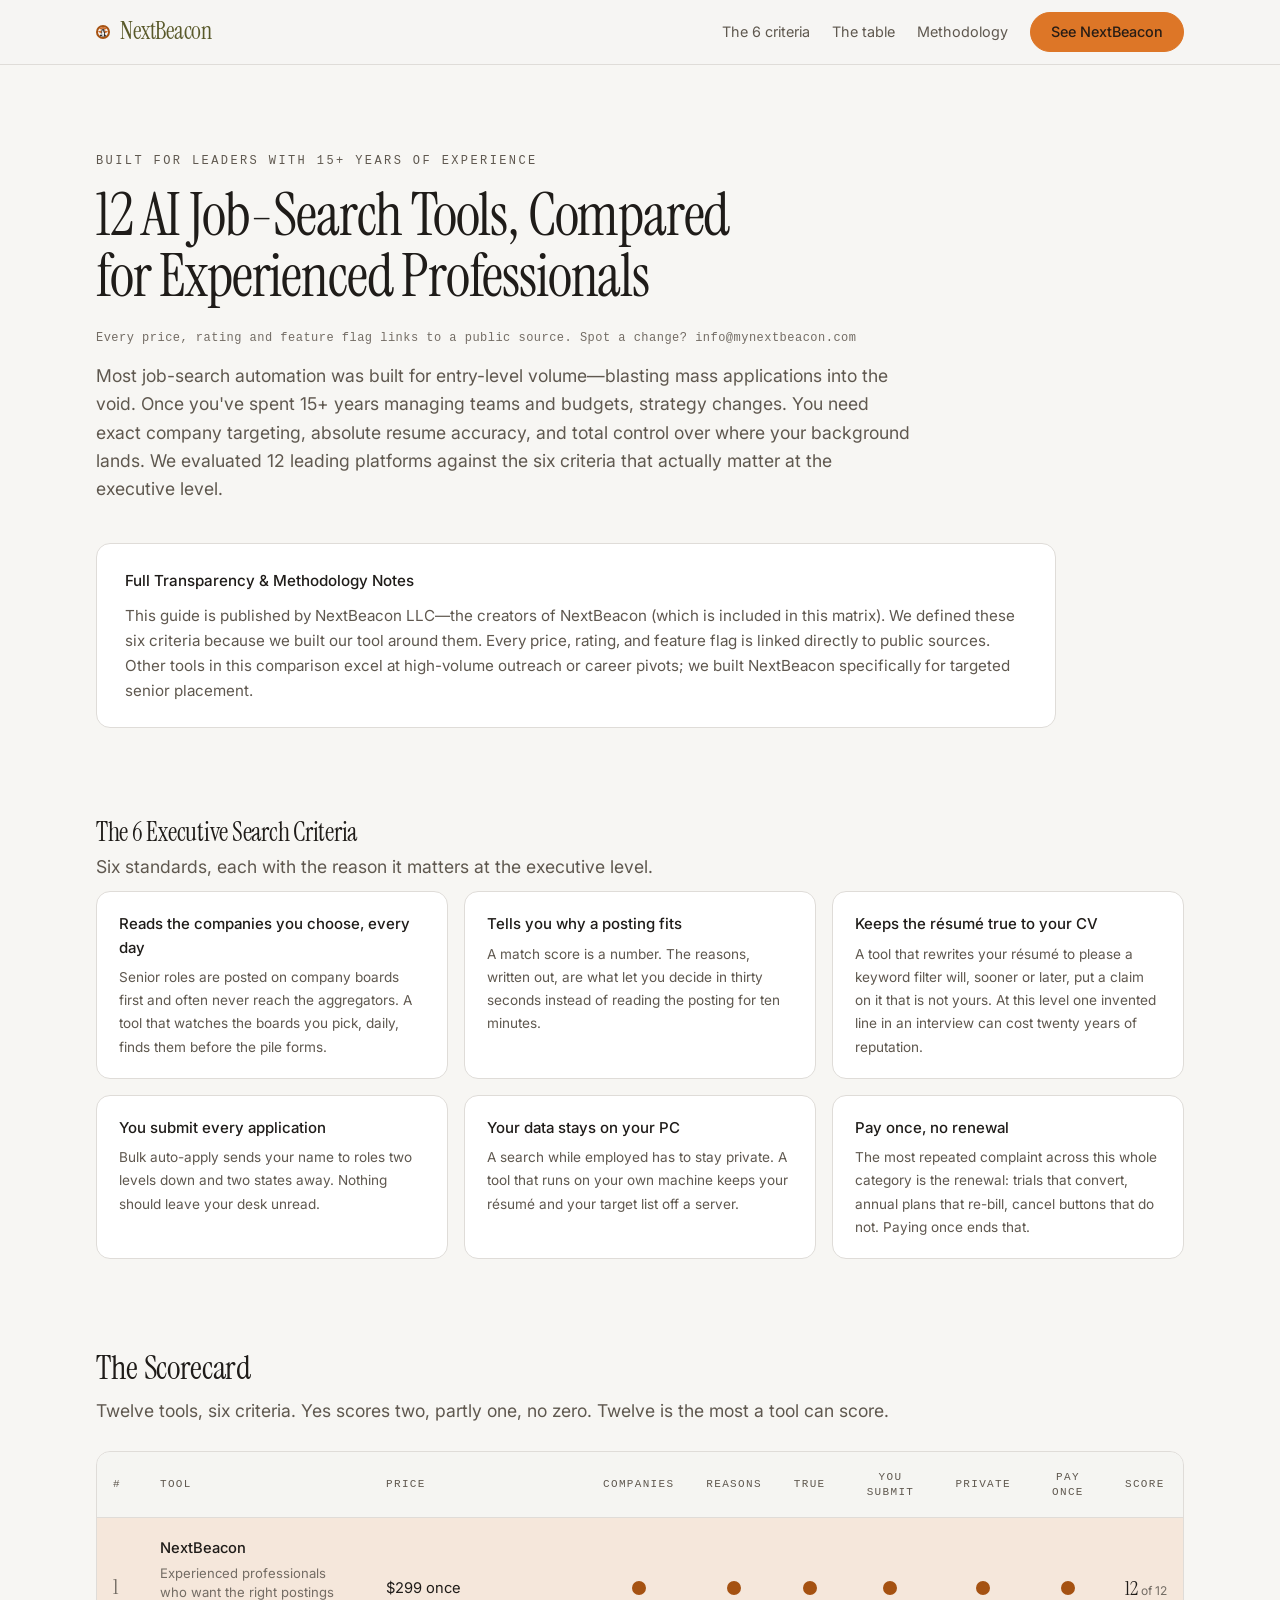
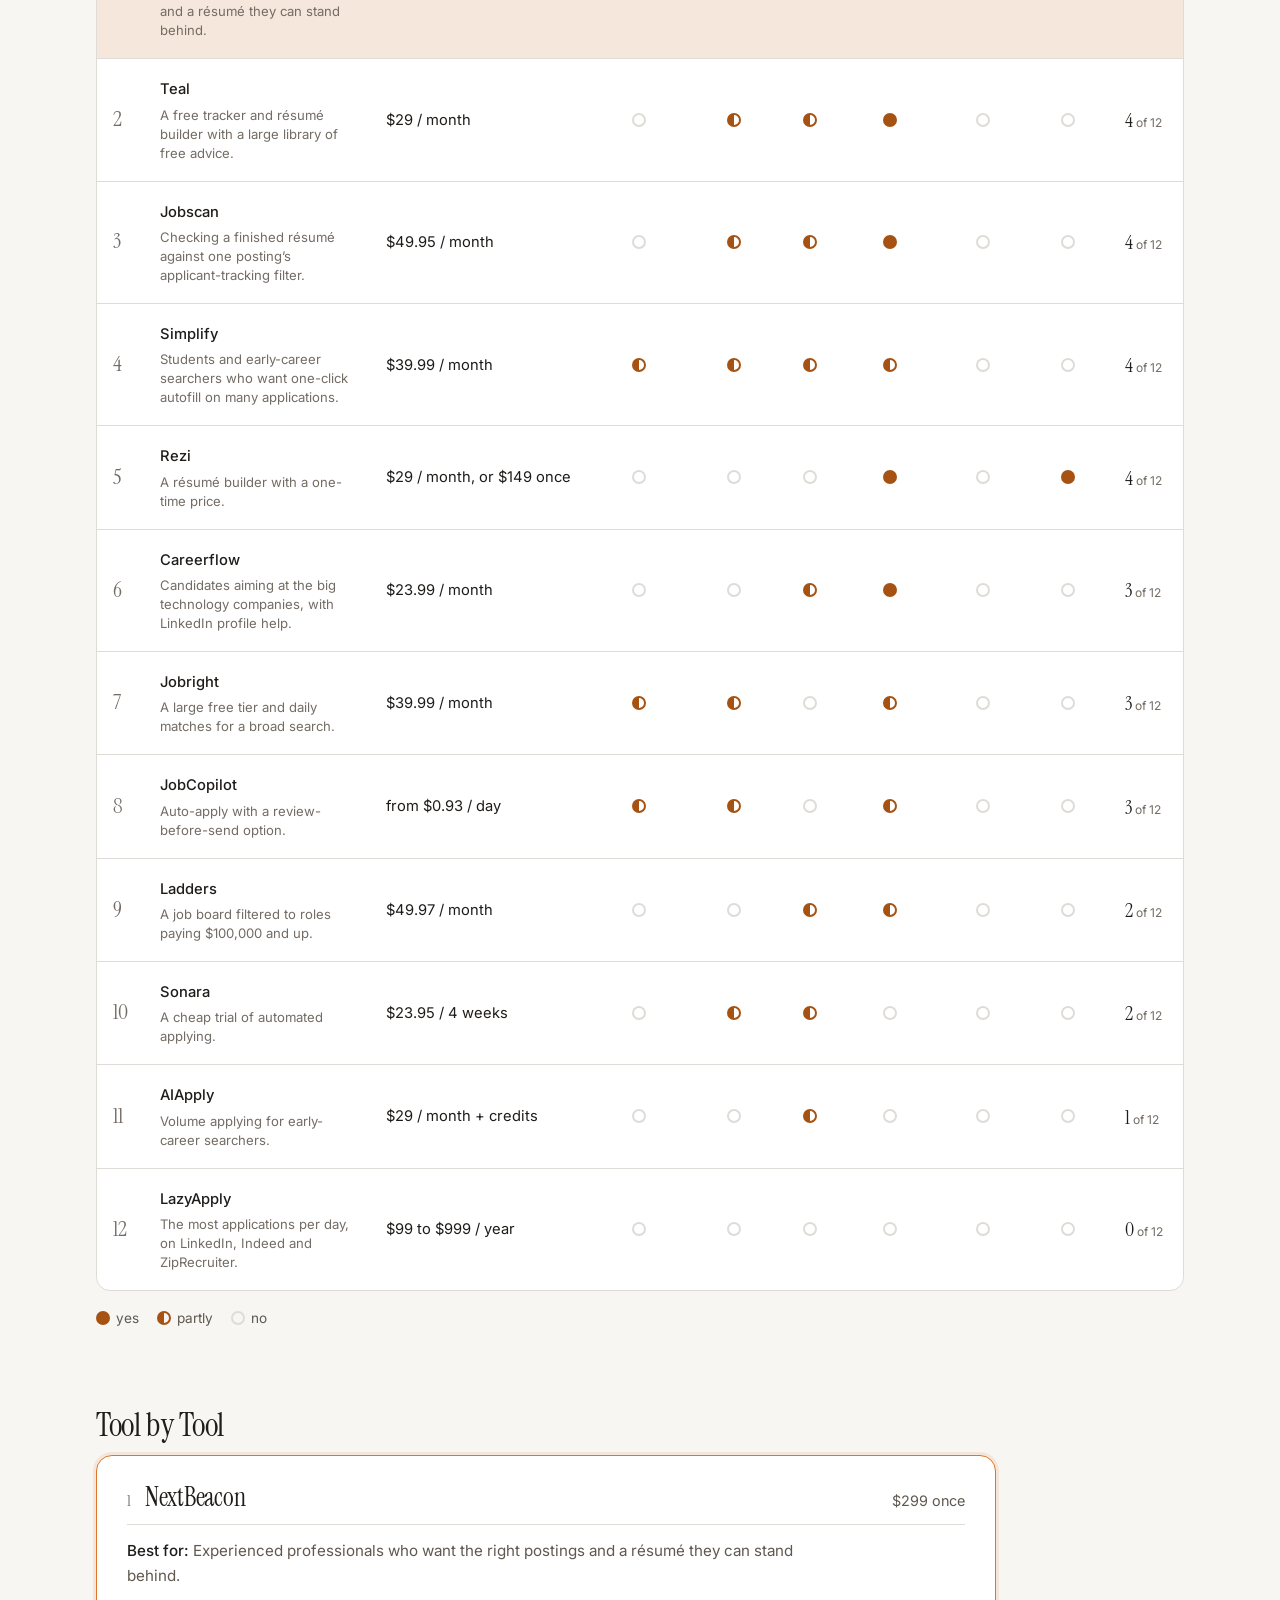
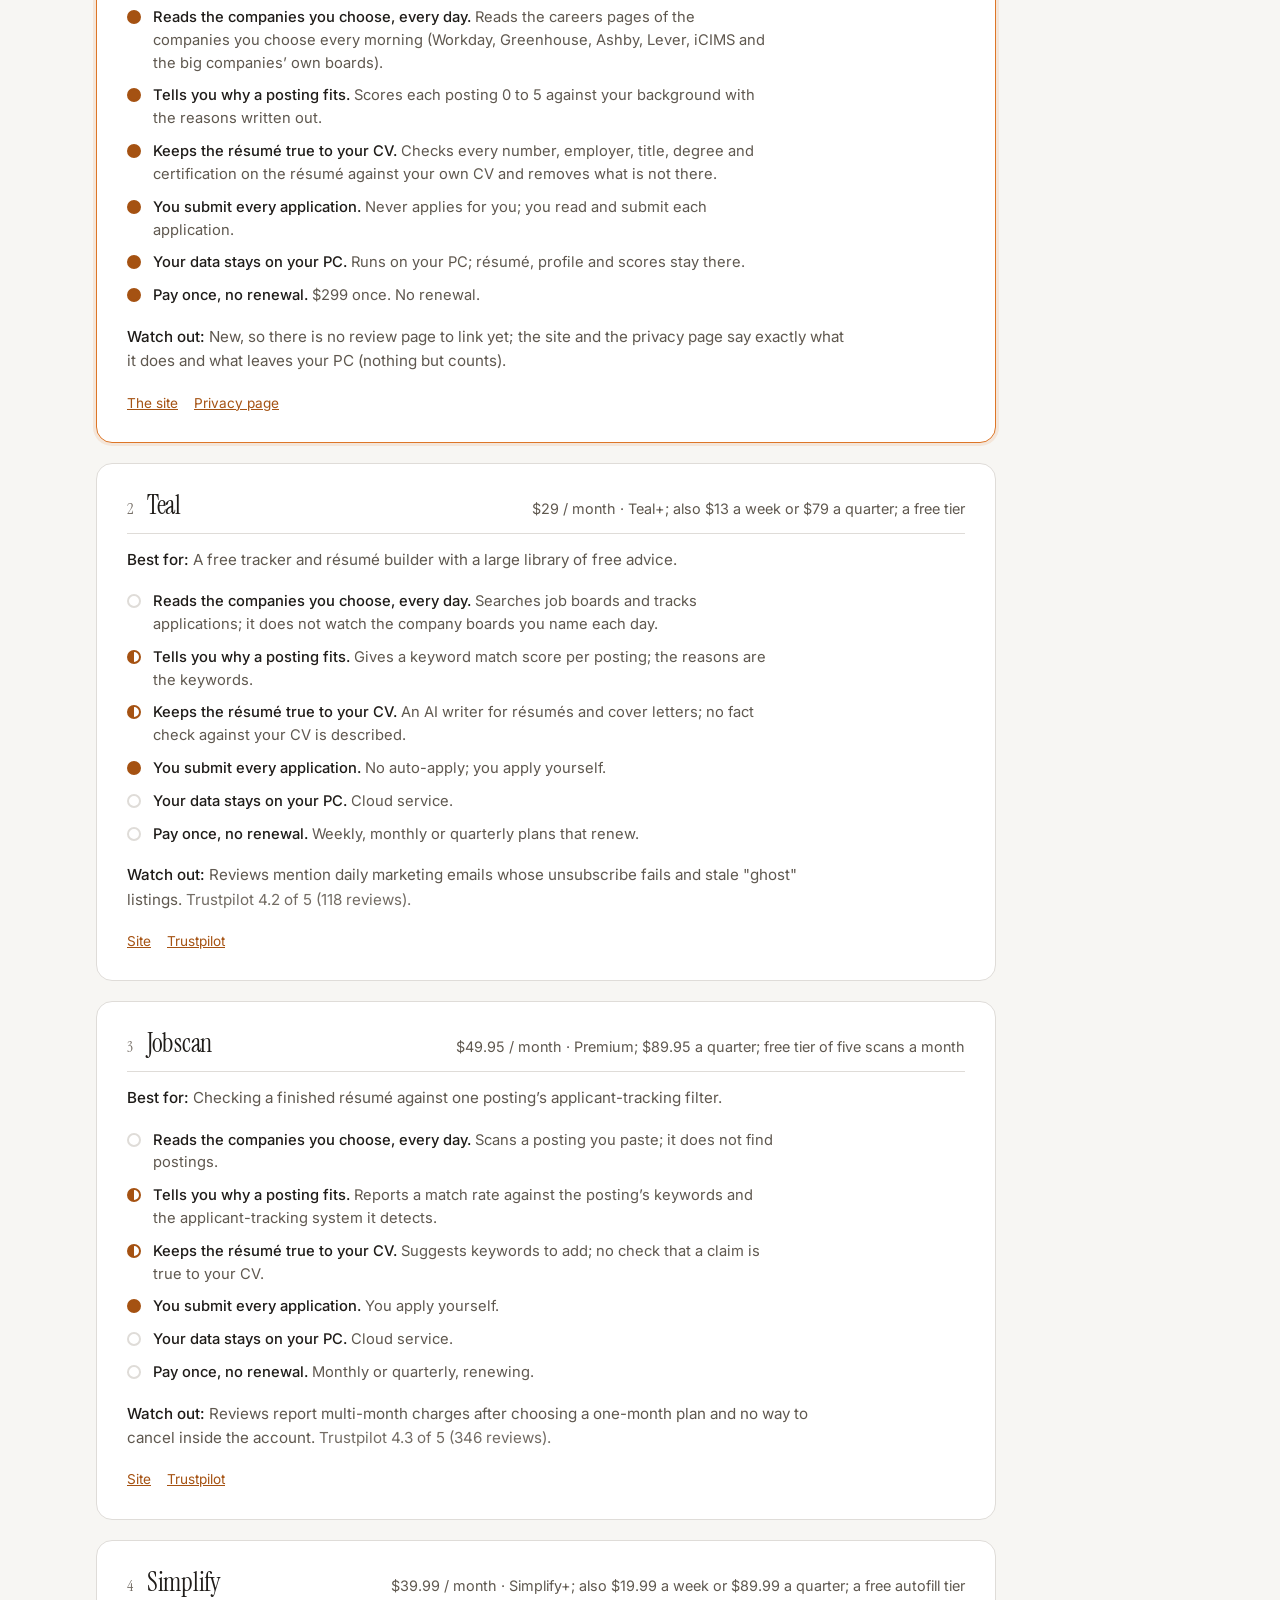
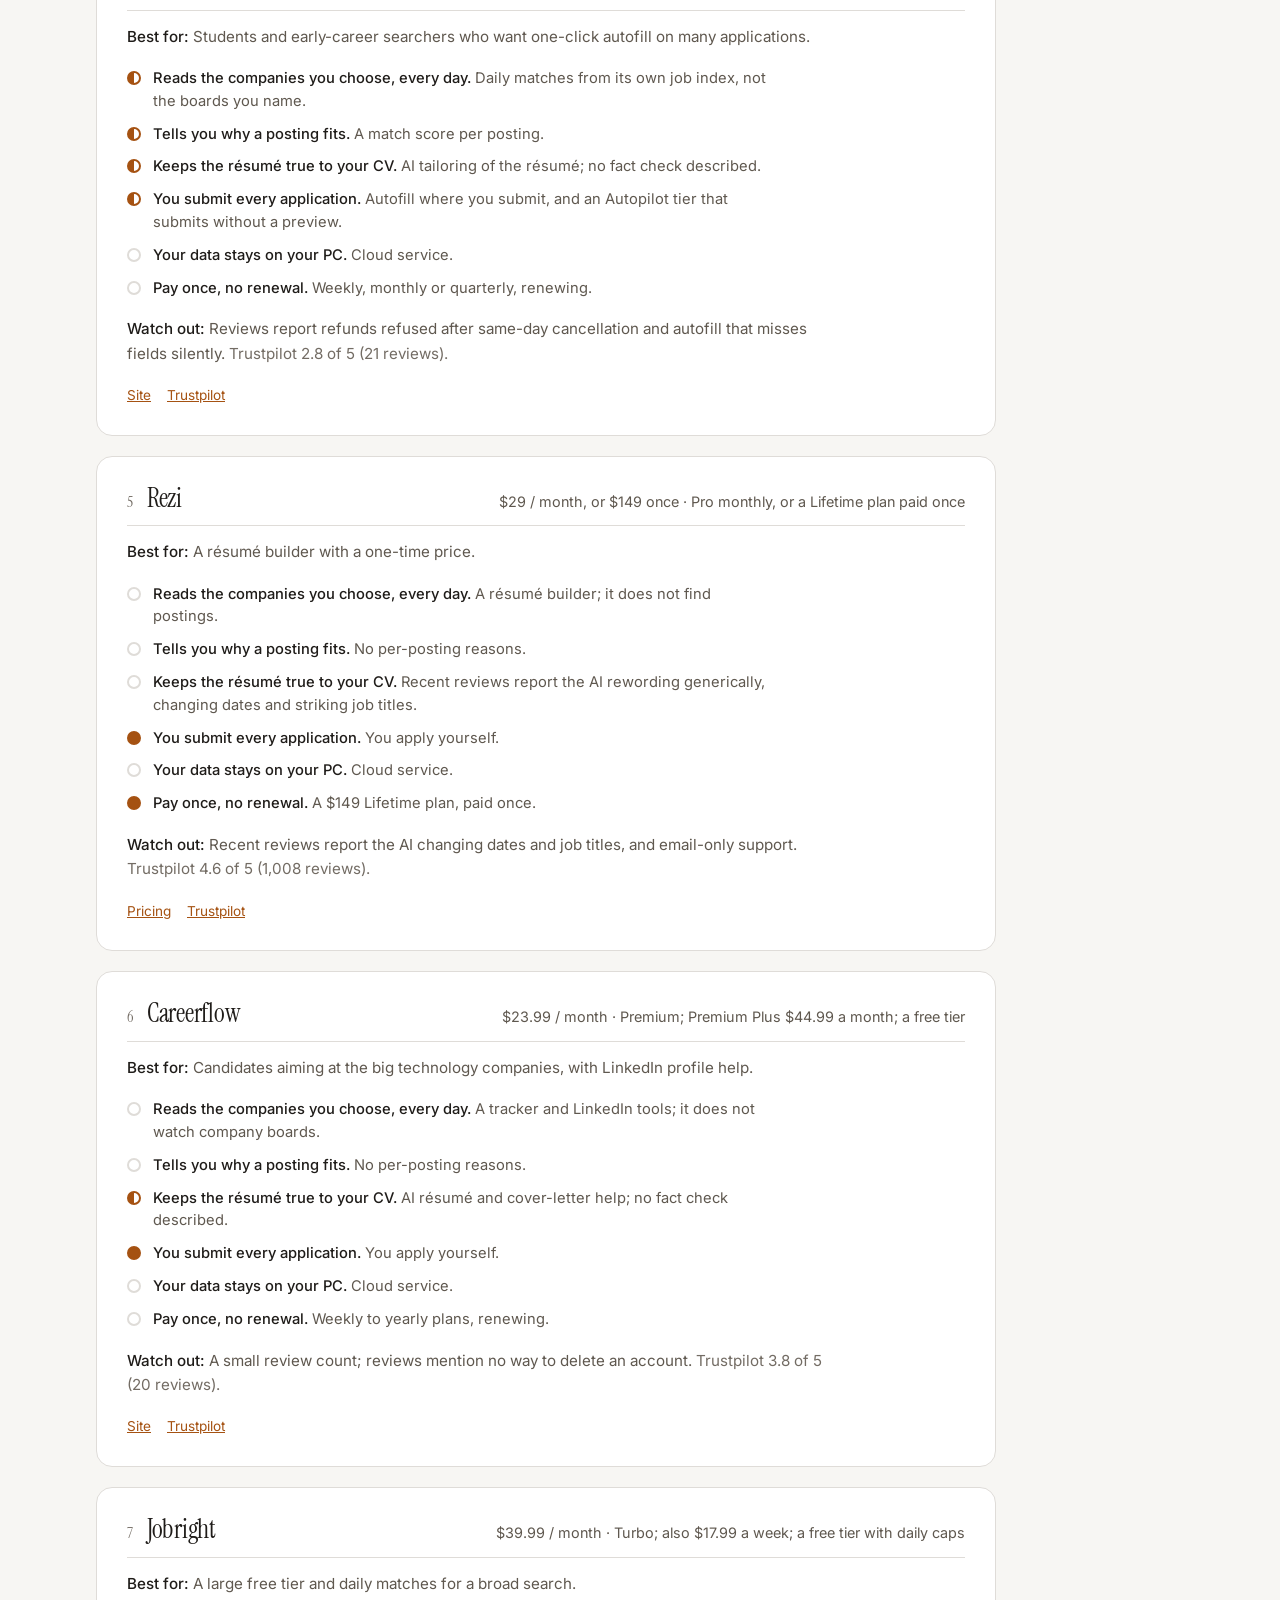
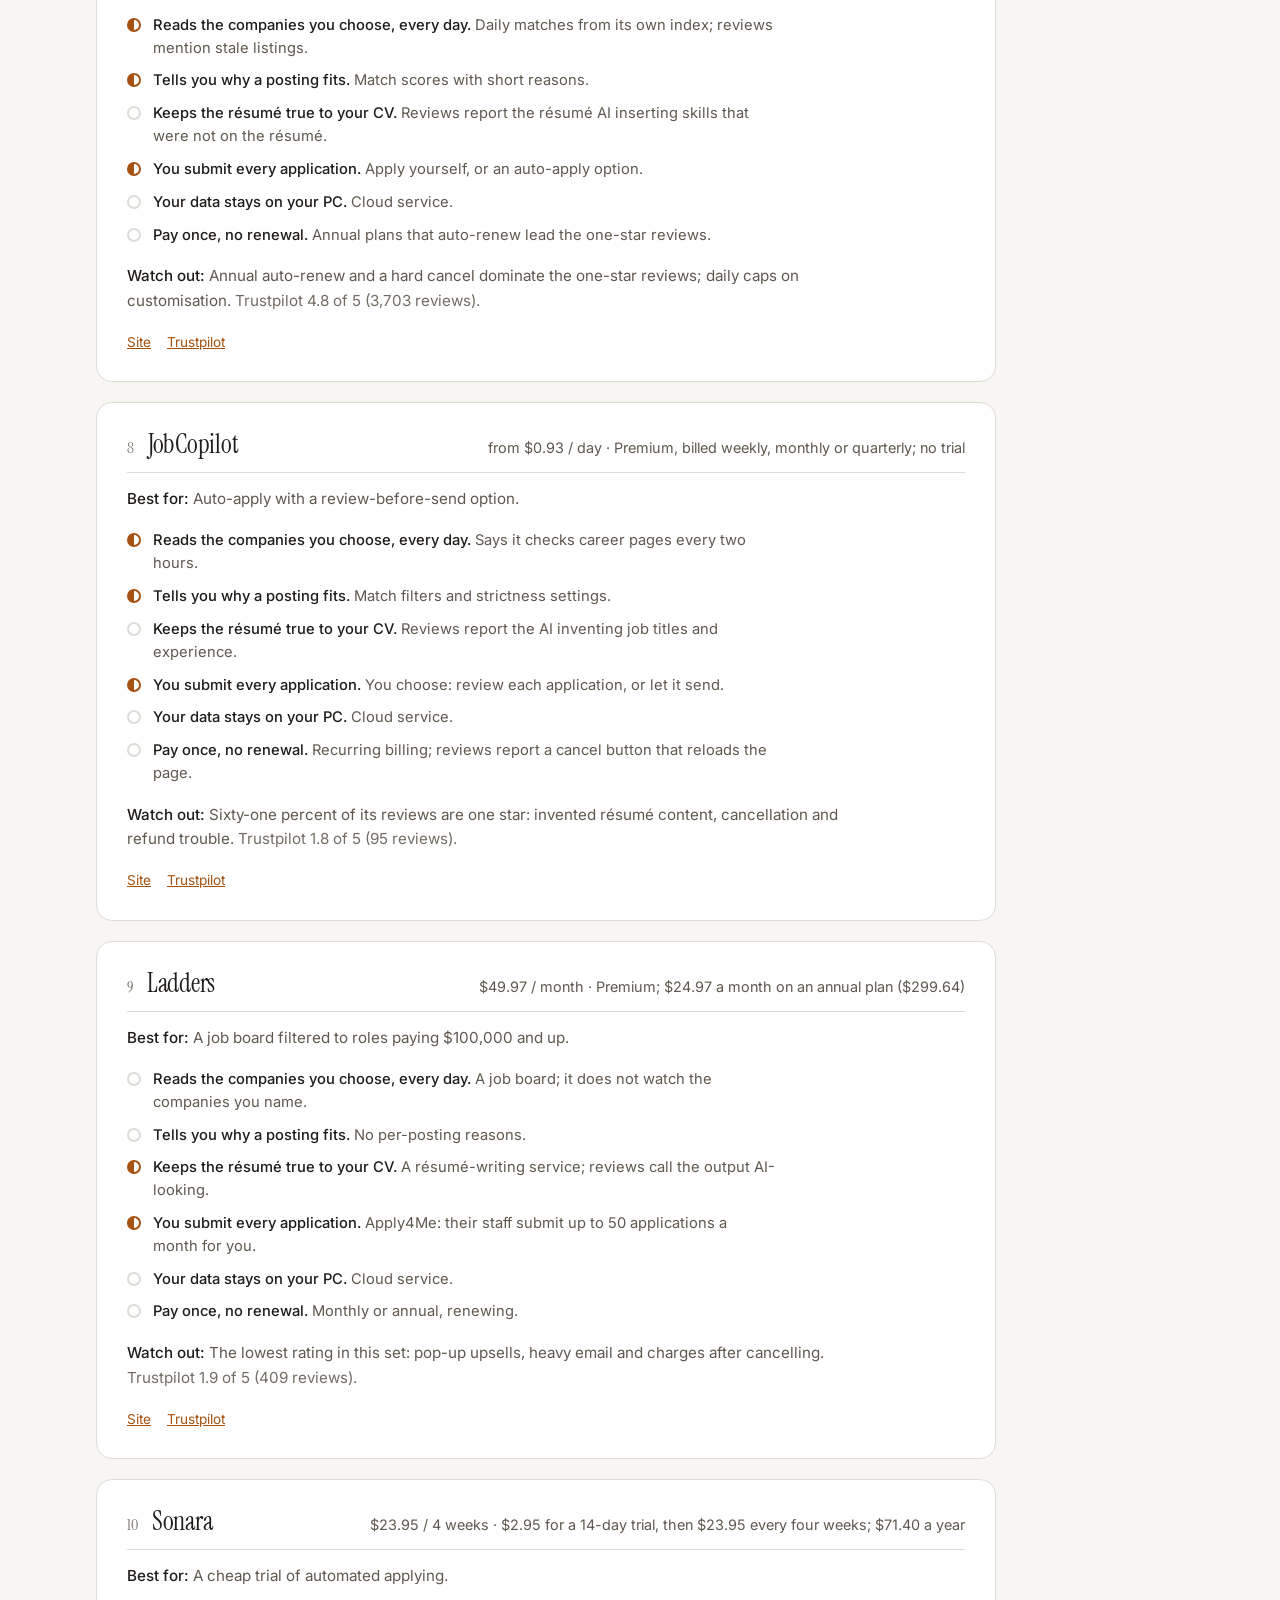
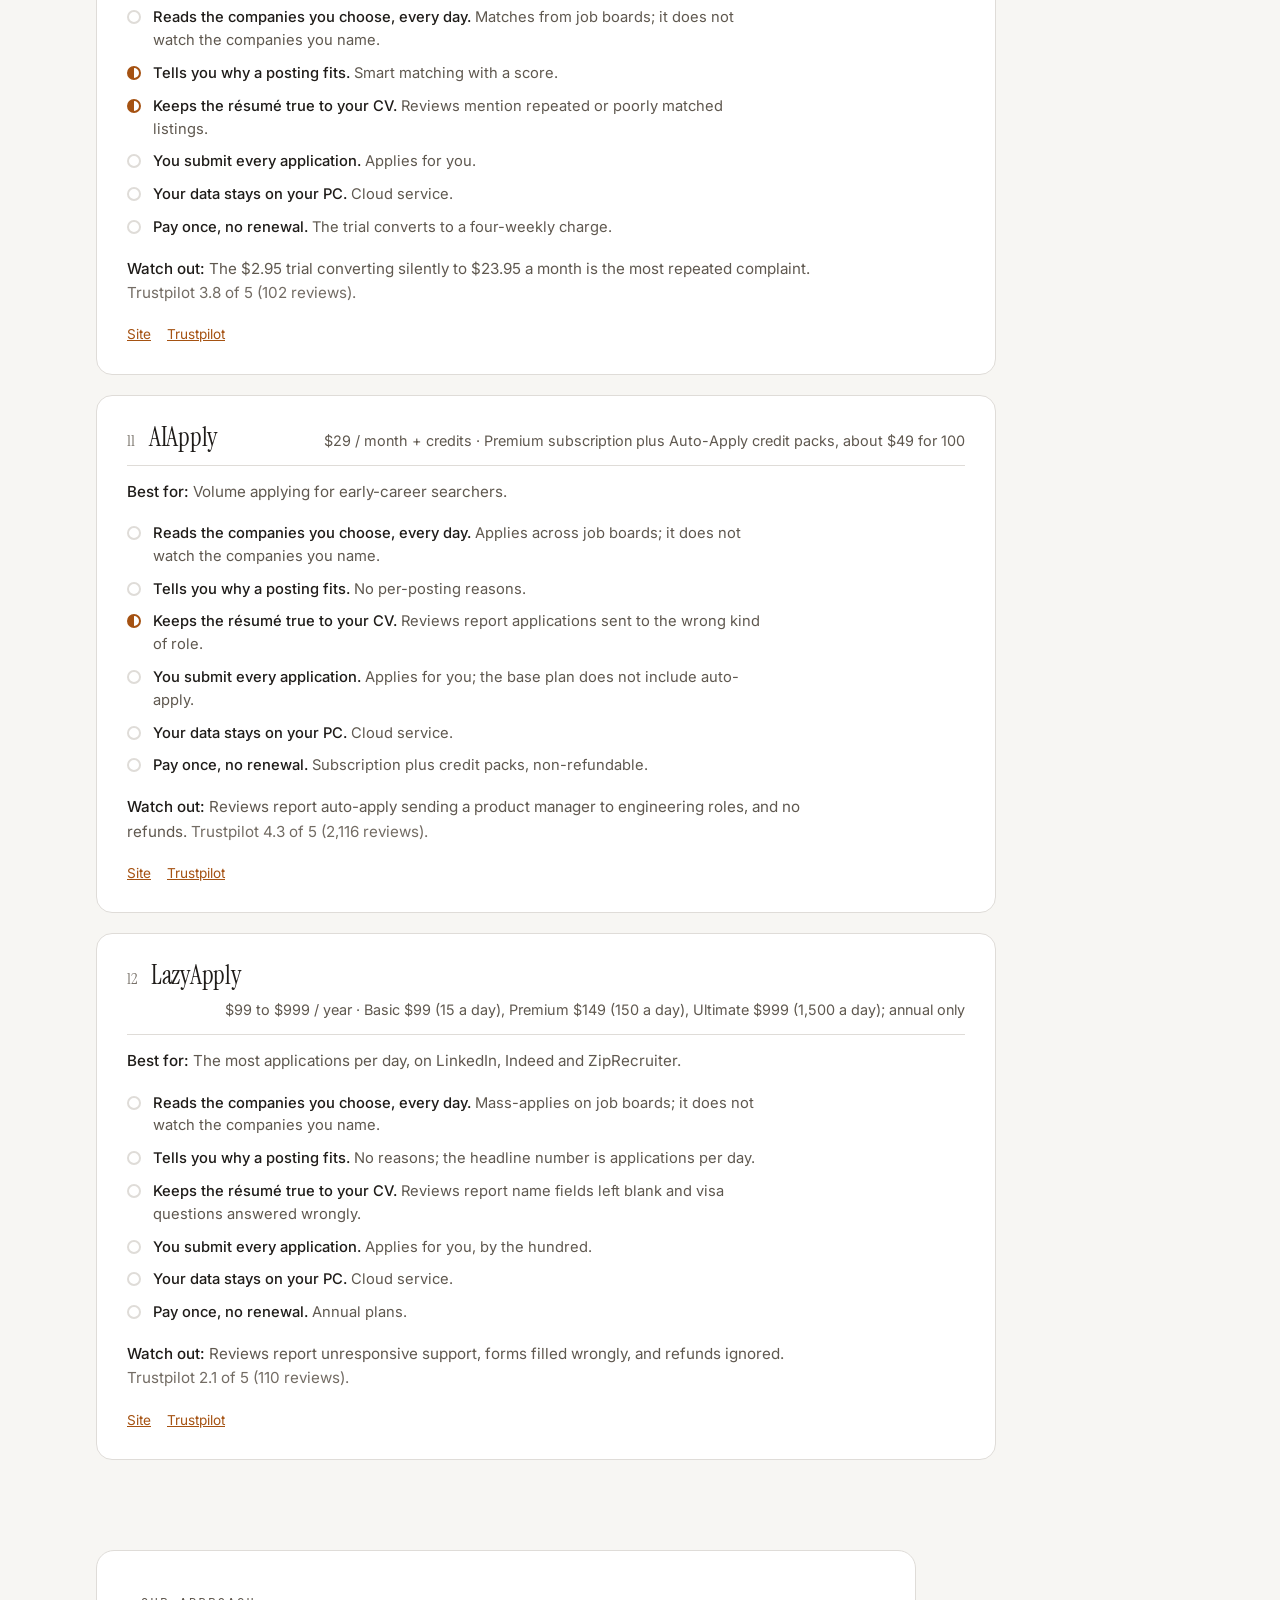
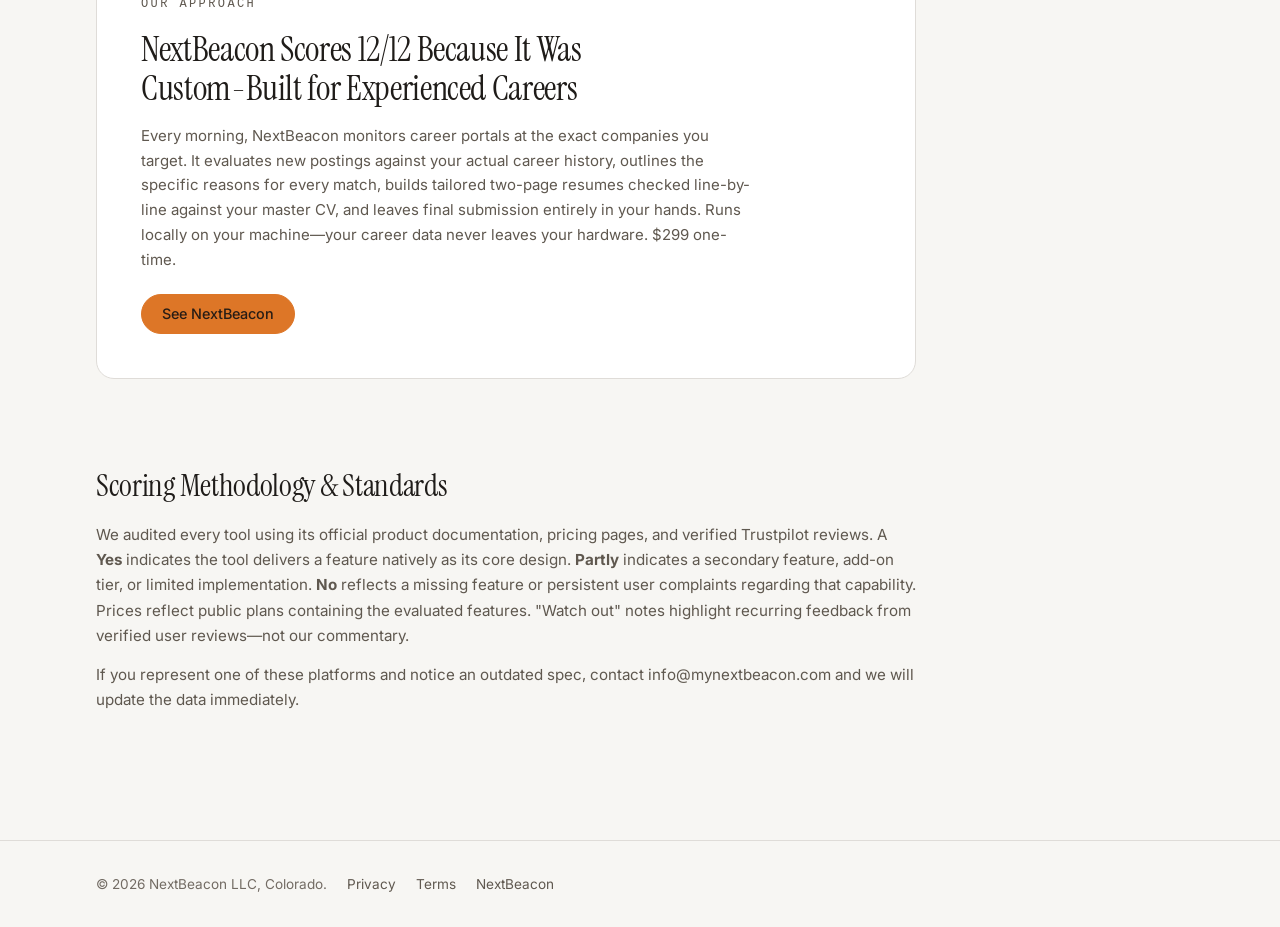
==== compare/index.html @ be266925 "Compare page: the NextBeacon price line is just the price (Rob, 2026-10-31) Co-Authored-By: Claude F" ====
<!DOCTYPE html>
<!-- Copyright 2026 NextBeacon LLC. All rights reserved. -->
<html lang="en">
<head>
<meta charset="utf-8">
<meta name="viewport" content="width=device-width, initial-scale=1, viewport-fit=cover">
<title>12 AI Job-Search Tools, Compared for Experienced Professionals</title>
<meta name="description" content="Twelve AI job-search tools scored on the six things that matter after fifteen years of experience: the companies you choose, written reasons, a résumé that stays true, your own hand on every application, privacy, and paying once. Every price and rating links to its source. Published by NextBeacon LLC.">
<meta property="og:type" content="article">
<meta property="og:site_name" content="NextBeacon">
<meta property="og:title" content="12 AI Job-Search Tools, Compared for Experienced Professionals">
<meta property="og:description" content="We evaluated 12 leading platforms against the six criteria that actually matter at the executive level. Every price and rating links to its source.">
<meta property="og:url" content="https://mynextbeacon.com/compare/">
<meta property="og:image" content="https://mynextbeacon.com/og.png">
<meta name="twitter:card" content="summary_large_image">
<link rel="canonical" href="https://mynextbeacon.com/compare/">
<link rel="icon" type="image/png" href="../favicon.png">
<link rel="preconnect" href="https://fonts.googleapis.com">
<link rel="preconnect" href="https://fonts.gstatic.com" crossorigin>
<link href="https://fonts.googleapis.com/css2?family=Inter:wght@400;500;600&family=Instrument+Serif:ital@0;1&display=swap" rel="stylesheet">
<link rel="stylesheet" href="../page.css">
<style>
/* The comparison page (Rob, 2026-10-31: "a stood up site with real comparisons with NextBeacon on top").
   Built the honest way: real tools, real prices with their sources, a plain line saying who publishes it,
   and the criteria stated plainly (Rob, 2026-10-31: no tick boxes, keep it simple). Looks like the support pages. */
/* The header scrolls with the page here (Rob, 2026-10-31: no frozen NextBeacon bar). */
.top{position:static;backdrop-filter:none;-webkit-backdrop-filter:none}
.serif{font-family:var(--serif)}
.page{padding-block:clamp(48px,7vw,96px) clamp(80px,10vw,140px)}
.page .head{max-width:960px;gap:18px;margin-bottom:0}
.page h1{max-width:none;margin-bottom:6px;font-size:clamp(2.4rem,4.6vw,4rem);line-height:1.05}
.page .head .updated{margin:0}
.page .lede{max-width:74ch;line-height:1.6}
main section,main .cta,main .method{margin-top:clamp(56px,7vw,96px)}
section h2.serif{font-size:clamp(1.7rem,2.6vw,2.2rem);line-height:1.15;margin-bottom:10px}
section .lede{max-width:70ch;margin-bottom:26px}
.who{border:1px solid var(--border);border-radius:14px;padding:24px 28px;background:var(--surface);display:grid;gap:10px;margin-top:22px;font-size:.95rem;line-height:1.65;color:var(--muted);max-width:960px}
.who b{color:var(--fg);font-weight:500}
.crit{display:grid;grid-template-columns:repeat(auto-fit,minmax(300px,1fr));gap:16px;margin:0}
.crit .item{border:1px solid var(--border);border-radius:14px;padding:20px 22px;background:var(--surface);line-height:1.55}
.crit b{display:block;font-weight:500;color:var(--fg);margin-bottom:6px}
.crit span{font-size:.85rem;color:var(--muted)}
.tablewrap{overflow-x:auto;border:1px solid var(--border);border-radius:14px;background:var(--surface);margin:0 0 16px}
table{border-collapse:collapse;width:100%;min-width:760px;font-size:.92rem}
th,td{padding:18px 16px;border-bottom:1px solid var(--border);text-align:left;vertical-align:middle}
th{font:500 11px/1.3 var(--mono);letter-spacing:.12em;text-transform:uppercase;color:var(--muted);background:color-mix(in srgb,var(--surface-hover) 60%,transparent)}
th.c,td.c{text-align:center}
tr:last-child td{border-bottom:0}
tr.top td{background:var(--brand-soft)}
td.rank{font:400 1.35rem/1 var(--serif);color:var(--faint);width:44px}
td.tool b{font-weight:500}
td.tool small{display:block;color:var(--faint);font-size:.82rem;margin-top:4px;max-width:34ch;line-height:1.45}
td.price{white-space:nowrap}
.mark{display:inline-block;width:14px;height:14px;border-radius:50%;border:2px solid var(--brand-text);vertical-align:-2px}
.mark.y{background:var(--brand-text)}
.mark.p{background:linear-gradient(90deg,var(--brand-text) 50%,transparent 50%)}
.mark.n{border-color:var(--border)}
td.total{font:400 1.25rem/1 var(--serif);white-space:nowrap}
td.total small{font:400 .75rem var(--sans);color:var(--faint)}
.key{display:flex;flex-wrap:wrap;gap:18px;font-size:.85rem;color:var(--muted);margin-bottom:0}
.key span{display:inline-flex;align-items:center;gap:6px}
.cards{display:grid;gap:20px;max-width:900px}
.cards-head{margin-top:clamp(48px,6vw,80px);margin-bottom:18px}
.cardt{border:1px solid var(--border);border-radius:16px;background:var(--surface);padding:28px 30px;display:grid;gap:14px}
.cardt.top{border-color:var(--brand);box-shadow:0 0 0 3px var(--brand-soft)}
.cardt .hd{display:flex;flex-wrap:wrap;align-items:baseline;gap:8px 14px;padding-bottom:12px;border-bottom:1px solid var(--border)}
.cardt .hd h3{font:400 1.6rem/1.1 var(--serif);margin:0}
.cardt .hd .n{font:400 1rem var(--serif);color:var(--faint)}
.cardt .hd .pr{margin-left:auto;font-size:.9rem;color:var(--muted)}
.cardt p{color:var(--muted);font-size:.95rem;line-height:1.6;max-width:72ch}
.cardt .why{display:grid;gap:10px;font-size:.92rem;line-height:1.55;color:var(--muted);padding:4px 0;margin:0;list-style:none;max-width:72ch}
.cardt .why li{display:grid;grid-template-columns:18px 1fr;gap:8px;align-items:start}
.cardt .why li .mark{margin-top:4px}
.cardt .links{display:flex;flex-wrap:wrap;gap:16px;font-size:.85rem;padding-top:4px}
.cardt .links a{color:var(--brand-text)}
.cta{border:1px solid var(--border);border-radius:18px;background:var(--surface);padding:clamp(28px,4vw,44px);display:grid;gap:16px;max-width:820px}
.cta h2{font:400 clamp(1.5rem,3vw,2.2rem)/1.1 var(--serif)}
.cta p{color:var(--muted);line-height:1.65;max-width:68ch}
.cta .btn{justify-self:start;margin-top:6px}
.method{max-width:820px;display:grid;gap:14px;font-size:.95rem;line-height:1.65;color:var(--muted)}
.method h2{font:400 clamp(1.5rem,2.4vw,2rem)/1.15 var(--serif);color:var(--fg);margin-bottom:4px}
footer{border-top:1px solid var(--border);padding:32px 0;font-size:.85rem;color:var(--faint)}
footer .wrap{display:flex;flex-wrap:wrap;gap:8px 20px;align-items:center}
footer a{color:var(--muted);text-decoration:none}
@media (max-width:640px){.cardt .hd .pr{margin-left:0;width:100%}}
</style>
</head>
<body>
<header class="top"><div class="wrap">
  <a class="brand" href="https://mynextbeacon.com/?ref=compare"><img class="mark" src="../logo.png" alt="" width="32" height="32"><span class="word">NextBeacon</span></a>
  <nav class="nav"><a class="link" href="#criteria">The 6 criteria</a><a class="link" href="#table">The table</a><a class="link" href="#method">Methodology</a><a class="btn primary" href="https://mynextbeacon.com/?ref=compare">See NextBeacon</a></nav>
</div></header>

<main class="page"><div class="wrap">
  <div class="head">
    <p class="eyebrow">Built for leaders with 15+ years of experience</p>
    <h1>12 AI Job-Search Tools, Compared for Experienced Professionals</h1>
    <p class="updated">Every price, rating and feature flag links to a public source. Spot a change? info@mynextbeacon.com</p>
    <p class="lede">Most job-search automation was built for entry-level volume&mdash;blasting mass applications into the void. Once you've spent 15+ years managing teams and budgets, strategy changes. You need exact company targeting, absolute resume accuracy, and total control over where your background lands. We evaluated 12 leading platforms against the six criteria that actually matter at the executive level.</p>
    <div class="who">
      <b>Full Transparency &amp; Methodology Notes</b>
      <span>This guide is published by NextBeacon LLC&mdash;the creators of NextBeacon (which is included in this matrix). We defined these six criteria because we built our tool around them. Every price, rating, and feature flag is linked directly to public sources. Other tools in this comparison excel at high-volume outreach or career pivots; we built NextBeacon specifically for targeted senior placement.</span>
    </div>
  </div>

  <section id="criteria">
    <h2 class="serif" style="font-size:1.6rem;margin-bottom:6px">The 6 Executive Search Criteria</h2>
    <p class="lede" style="margin-bottom:10px">Six standards, each with the reason it matters at the executive level.</p>
    <div class="crit" id="crit"></div>
  </section>

  <section id="table">
    <h2 class="serif">The Scorecard</h2>
    <p class="lede">Twelve tools, six criteria. Yes scores two, partly one, no zero. Twelve is the most a tool can score.</p>
    <div class="tablewrap"><table>
      <thead><tr><th>#</th><th>Tool</th><th>Price</th><th class="c" title="Reads the companies you choose, every day">Companies</th><th class="c" title="Tells you why a posting fits">Reasons</th><th class="c" title="Keeps the résumé true to your CV">True</th><th class="c" title="You submit every application">You submit</th><th class="c" title="Your data stays on your PC">Private</th><th class="c" title="Pay once, no renewal">Pay once</th><th>Score</th></tr></thead>
      <tbody id="rows"></tbody>
    </table></div>
    <div class="key"><span><i class="mark y"></i> yes</span><span><i class="mark p"></i> partly</span><span><i class="mark n"></i> no</span></div>
    <h2 class="serif cards-head">Tool by Tool</h2>
    <div class="cards" id="cards"></div>
  </section>

  <div class="cta">
    <p class="eyebrow">Our Approach</p>
    <h2>NextBeacon Scores 12/12 Because It Was Custom-Built for Experienced Careers</h2>
    <p>Every morning, NextBeacon monitors career portals at the exact companies you target. It evaluates new postings against your actual career history, outlines the specific reasons for every match, builds tailored two-page resumes checked line-by-line against your master CV, and leaves final submission entirely in your hands. Runs locally on your machine&mdash;your career data never leaves your hardware. $299 one-time.</p>
    <a class="btn primary" href="https://mynextbeacon.com/?ref=compare">See NextBeacon</a>
  </div>

  <section class="method" id="method">
    <h2>Scoring Methodology &amp; Standards</h2>
    <p>We audited every tool using its official product documentation, pricing pages, and verified Trustpilot reviews. A <b>Yes</b> indicates the tool delivers a feature natively as its core design. <b>Partly</b> indicates a secondary feature, add-on tier, or limited implementation. <b>No</b> reflects a missing feature or persistent user complaints regarding that capability. Prices reflect public plans containing the evaluated features. "Watch out" notes highlight recurring feedback from verified user reviews&mdash;not our commentary.</p>
    <p>If you represent one of these platforms and notice an outdated spec, contact info@mynextbeacon.com and we will update the data immediately.</p>
  </section>
</div></main>

<footer><div class="wrap"><span>&copy; 2026 NextBeacon LLC, Colorado.</span><a href="https://mynextbeacon.com/privacy.html">Privacy</a><a href="https://mynextbeacon.com/terms.html">Terms</a><a href="https://mynextbeacon.com/?ref=compare">NextBeacon</a></div></footer>

<script>
(() => {
  const CRITERIA = [
    { k: 'companies', name: 'Reads the companies you choose, every day', why: 'Senior roles are posted on company boards first and often never reach the aggregators. A tool that watches the boards you pick, daily, finds them before the pile forms.' },
    { k: 'reasons', name: 'Tells you why a posting fits', why: 'A match score is a number. The reasons, written out, are what let you decide in thirty seconds instead of reading the posting for ten minutes.' },
    { k: 'true', name: 'Keeps the résumé true to your CV', why: 'A tool that rewrites your résumé to please a keyword filter will, sooner or later, put a claim on it that is not yours. At this level one invented line in an interview can cost twenty years of reputation.' },
    { k: 'submit', name: 'You submit every application', why: 'Bulk auto-apply sends your name to roles two levels down and two states away. Nothing should leave your desk unread.' },
    { k: 'private', name: 'Your data stays on your PC', why: 'A search while employed has to stay private. A tool that runs on your own machine keeps your résumé and your target list off a server.' },
    { k: 'once', name: 'Pay once, no renewal', why: 'The most repeated complaint across this whole category is the renewal: trials that convert, annual plans that re-bill, cancel buttons that do not. Paying once ends that.' },
  ];
  // Marks: 2 yes, 1 partly, 0 no. Every "why" line is a fact from the tool's own site or its Trustpilot
  // page on 30 October 2026, with the link on the card.
  const T = 'https://www.trustpilot.com/review/';
  const TOOLS = [
    { name: 'NextBeacon', site: 'https://mynextbeacon.com/?ref=compare', price: '$299 once', priceNote: '', marks: { companies: 2, reasons: 2, true: 2, submit: 2, private: 2, once: 2 }, best: 'Experienced professionals who want the right postings and a résumé they can stand behind.', why: ['Reads the careers pages of the companies you choose every morning (Workday, Greenhouse, Ashby, Lever, iCIMS and the big companies’ own boards).', 'Scores each posting 0 to 5 against your background with the reasons written out.', 'Checks every number, employer, title, degree and certification on the résumé against your own CV and removes what is not there.', 'Never applies for you; you read and submit each application.', 'Runs on your PC; résumé, profile and scores stay there.', '$299 once. No renewal.'], watch: 'New, so there is no review page to link yet; the site and the privacy page say exactly what it does and what leaves your PC (nothing but counts).', rating: '', links: [['The site', 'https://mynextbeacon.com/?ref=compare'], ['Privacy page', 'https://mynextbeacon.com/privacy.html']] },
    { name: 'Teal', site: 'https://www.tealhq.com/', price: '$29 / month', priceNote: 'Teal+; also $13 a week or $79 a quarter; a free tier', marks: { companies: 0, reasons: 1, true: 1, submit: 2, private: 0, once: 0 }, best: 'A free tracker and résumé builder with a large library of free advice.', why: ['Searches job boards and tracks applications; it does not watch the company boards you name each day.', 'Gives a keyword match score per posting; the reasons are the keywords.', 'An AI writer for résumés and cover letters; no fact check against your CV is described.', 'No auto-apply; you apply yourself.', 'Cloud service.', 'Weekly, monthly or quarterly plans that renew.'], watch: 'Reviews mention daily marketing emails whose unsubscribe fails and stale "ghost" listings.', rating: '4.2 of 5 (118 reviews)', links: [['Site', 'https://www.tealhq.com/'], ['Trustpilot', T + 'tealhq.com']] },
    { name: 'Jobscan', site: 'https://www.jobscan.co/', price: '$49.95 / month', priceNote: 'Premium; $89.95 a quarter; free tier of five scans a month', marks: { companies: 0, reasons: 1, true: 1, submit: 2, private: 0, once: 0 }, best: 'Checking a finished résumé against one posting’s applicant-tracking filter.', why: ['Scans a posting you paste; it does not find postings.', 'Reports a match rate against the posting’s keywords and the applicant-tracking system it detects.', 'Suggests keywords to add; no check that a claim is true to your CV.', 'You apply yourself.', 'Cloud service.', 'Monthly or quarterly, renewing.'], watch: 'Reviews report multi-month charges after choosing a one-month plan and no way to cancel inside the account.', rating: '4.3 of 5 (346 reviews)', links: [['Site', 'https://www.jobscan.co/'], ['Trustpilot', T + 'www.jobscan.co']] },
    { name: 'Simplify', site: 'https://simplify.jobs/', price: '$39.99 / month', priceNote: 'Simplify+; also $19.99 a week or $89.99 a quarter; a free autofill tier', marks: { companies: 1, reasons: 1, true: 1, submit: 1, private: 0, once: 0 }, best: 'Students and early-career searchers who want one-click autofill on many applications.', why: ['Daily matches from its own job index, not the boards you name.', 'A match score per posting.', 'AI tailoring of the résumé; no fact check described.', 'Autofill where you submit, and an Autopilot tier that submits without a preview.', 'Cloud service.', 'Weekly, monthly or quarterly, renewing.'], watch: 'Reviews report refunds refused after same-day cancellation and autofill that misses fields silently.', rating: '2.8 of 5 (21 reviews)', links: [['Site', 'https://simplify.jobs/'], ['Trustpilot', T + 'simplify.jobs']] },
    { name: 'Careerflow', site: 'https://www.careerflow.ai/', price: '$23.99 / month', priceNote: 'Premium; Premium Plus $44.99 a month; a free tier', marks: { companies: 0, reasons: 0, true: 1, submit: 2, private: 0, once: 0 }, best: 'Candidates aiming at the big technology companies, with LinkedIn profile help.', why: ['A tracker and LinkedIn tools; it does not watch company boards.', 'No per-posting reasons.', 'AI résumé and cover-letter help; no fact check described.', 'You apply yourself.', 'Cloud service.', 'Weekly to yearly plans, renewing.'], watch: 'A small review count; reviews mention no way to delete an account.', rating: '3.8 of 5 (20 reviews)', links: [['Site', 'https://www.careerflow.ai/'], ['Trustpilot', T + 'careerflow.ai']] },
    { name: 'Rezi', site: 'https://www.rezi.ai/', price: '$29 / month, or $149 once', priceNote: 'Pro monthly, or a Lifetime plan paid once', marks: { companies: 0, reasons: 0, true: 0, submit: 2, private: 0, once: 2 }, best: 'A résumé builder with a one-time price.', why: ['A résumé builder; it does not find postings.', 'No per-posting reasons.', 'Recent reviews report the AI rewording generically, changing dates and striking job titles.', 'You apply yourself.', 'Cloud service.', 'A $149 Lifetime plan, paid once.'], watch: 'Recent reviews report the AI changing dates and job titles, and email-only support.', rating: '4.6 of 5 (1,008 reviews)', links: [['Pricing', 'https://www.rezi.ai/pricing'], ['Trustpilot', T + 'rezi.ai']] },
    { name: 'Ladders', site: 'https://www.theladders.com/', price: '$49.97 / month', priceNote: 'Premium; $24.97 a month on an annual plan ($299.64)', marks: { companies: 0, reasons: 0, true: 1, submit: 1, private: 0, once: 0 }, best: 'A job board filtered to roles paying $100,000 and up.', why: ['A job board; it does not watch the companies you name.', 'No per-posting reasons.', 'A résumé-writing service; reviews call the output AI-looking.', 'Apply4Me: their staff submit up to 50 applications a month for you.', 'Cloud service.', 'Monthly or annual, renewing.'], watch: 'The lowest rating in this set: pop-up upsells, heavy email and charges after cancelling.', rating: '1.9 of 5 (409 reviews)', links: [['Site', 'https://www.theladders.com/'], ['Trustpilot', T + 'theladders.com']] },
    { name: 'Jobright', site: 'https://jobright.ai/', price: '$39.99 / month', priceNote: 'Turbo; also $17.99 a week; a free tier with daily caps', marks: { companies: 1, reasons: 1, true: 0, submit: 1, private: 0, once: 0 }, best: 'A large free tier and daily matches for a broad search.', why: ['Daily matches from its own index; reviews mention stale listings.', 'Match scores with short reasons.', 'Reviews report the résumé AI inserting skills that were not on the résumé.', 'Apply yourself, or an auto-apply option.', 'Cloud service.', 'Annual plans that auto-renew lead the one-star reviews.'], watch: 'Annual auto-renew and a hard cancel dominate the one-star reviews; daily caps on customisation.', rating: '4.8 of 5 (3,703 reviews)', links: [['Site', 'https://jobright.ai/'], ['Trustpilot', T + 'jobright.ai']] },
    { name: 'JobCopilot', site: 'https://jobcopilot.com/', price: 'from $0.93 / day', priceNote: 'Premium, billed weekly, monthly or quarterly; no trial', marks: { companies: 1, reasons: 1, true: 0, submit: 1, private: 0, once: 0 }, best: 'Auto-apply with a review-before-send option.', why: ['Says it checks career pages every two hours.', 'Match filters and strictness settings.', 'Reviews report the AI inventing job titles and experience.', 'You choose: review each application, or let it send.', 'Cloud service.', 'Recurring billing; reviews report a cancel button that reloads the page.'], watch: 'Sixty-one percent of its reviews are one star: invented résumé content, cancellation and refund trouble.', rating: '1.8 of 5 (95 reviews)', links: [['Site', 'https://jobcopilot.com/'], ['Trustpilot', T + 'jobcopilot.com']] },
    { name: 'Sonara', site: 'https://www.sonara.ai/', price: '$23.95 / 4 weeks', priceNote: '$2.95 for a 14-day trial, then $23.95 every four weeks; $71.40 a year', marks: { companies: 0, reasons: 1, true: 1, submit: 0, private: 0, once: 0 }, best: 'A cheap trial of automated applying.', why: ['Matches from job boards; it does not watch the companies you name.', 'Smart matching with a score.', 'Reviews mention repeated or poorly matched listings.', 'Applies for you.', 'Cloud service.', 'The trial converts to a four-weekly charge.'], watch: 'The $2.95 trial converting silently to $23.95 a month is the most repeated complaint.', rating: '3.8 of 5 (102 reviews)', links: [['Site', 'https://www.sonara.ai/'], ['Trustpilot', T + 'sonara.ai']] },
    { name: 'AIApply', site: 'https://aiapply.co/', price: '$29 / month + credits', priceNote: 'Premium subscription plus Auto-Apply credit packs, about $49 for 100', marks: { companies: 0, reasons: 0, true: 1, submit: 0, private: 0, once: 0 }, best: 'Volume applying for early-career searchers.', why: ['Applies across job boards; it does not watch the companies you name.', 'No per-posting reasons.', 'Reviews report applications sent to the wrong kind of role.', 'Applies for you; the base plan does not include auto-apply.', 'Cloud service.', 'Subscription plus credit packs, non-refundable.'], watch: 'Reviews report auto-apply sending a product manager to engineering roles, and no refunds.', rating: '4.3 of 5 (2,116 reviews)', links: [['Site', 'https://aiapply.co/'], ['Trustpilot', T + 'aiapply.co']] },
    { name: 'LazyApply', site: 'https://lazyapply.com/', price: '$99 to $999 / year', priceNote: 'Basic $99 (15 a day), Premium $149 (150 a day), Ultimate $999 (1,500 a day); annual only', marks: { companies: 0, reasons: 0, true: 0, submit: 0, private: 0, once: 0 }, best: 'The most applications per day, on LinkedIn, Indeed and ZipRecruiter.', why: ['Mass-applies on job boards; it does not watch the companies you name.', 'No reasons; the headline number is applications per day.', 'Reviews report name fields left blank and visa questions answered wrongly.', 'Applies for you, by the hundred.', 'Cloud service.', 'Annual plans.'], watch: 'Reviews report unresponsive support, forms filled wrongly, and refunds ignored.', rating: '2.1 of 5 (110 reviews)', links: [['Site', 'https://lazyapply.com/'], ['Trustpilot', T + 'lazyapply.com']] },
  ];
  const critBox = document.getElementById('crit');
  critBox.innerHTML = CRITERIA.map((c) => `<div class="item"><b>${c.name}</b><span>${c.why}</span></div>`).join('');
  const markHtml = (v) => `<i class="mark ${v === 2 ? 'y' : v === 1 ? 'p' : 'n'}" aria-label="${v === 2 ? 'yes' : v === 1 ? 'partly' : 'no'}"></i>`;
  const esc = (s) => String(s).replace(/&/g, '&amp;').replace(/</g, '&lt;');
  function render() {
    const on = CRITERIA.map((c) => c.k);
    const max = on.length * 2;
    const scored = TOOLS.map((t, i) => ({ t, i, score: on.reduce((s, k) => s + t.marks[k], 0) })).sort((a, b) => b.score - a.score || a.i - b.i);
    document.getElementById('rows').innerHTML = scored.map((r, n) => `<tr class="${n === 0 && max ? 'top' : ''}"><td class="rank">${n + 1}</td><td class="tool"><b>${esc(r.t.name)}</b><small>${esc(r.t.best)}</small></td><td class="price">${esc(r.t.price)}</td>${CRITERIA.map((c) => `<td class="c" style="${on.includes(c.k) ? '' : 'opacity:.3'}">${markHtml(r.t.marks[c.k])}</td>`).join('')}<td class="total">${r.score}<small> of ${max}</small></td></tr>`).join('');
    document.getElementById('cards').innerHTML = scored.map((r, n) => `<article class="cardt ${n === 0 && max ? 'top' : ''}" id="t-${r.t.name.toLowerCase()}"><div class="hd"><span class="n">${n + 1}</span><h3>${esc(r.t.name)}</h3><span class="pr">${esc(r.t.price)}${r.t.priceNote ? ' &middot; ' + esc(r.t.priceNote) : ''}</span></div><p><b style="color:var(--fg);font-weight:500">Best for:</b> ${esc(r.t.best)}</p><ul class="why">${CRITERIA.map((c, j) => `<li>${markHtml(r.t.marks[c.k])}<span><b style="color:var(--fg);font-weight:500">${esc(c.name)}.</b> ${esc(r.t.why[j])}</span></li>`).join('')}</ul><p><b style="color:var(--fg);font-weight:500">Watch out:</b> ${esc(r.t.watch)}${r.t.rating ? ` <span style="color:var(--faint)">Trustpilot ${esc(r.t.rating)}.</span>` : ''}</p><div class="links">${r.t.links.map(([l, u]) => `<a href="${u}" rel="nofollow noopener" target="_blank">${esc(l)}</a>`).join('')}</div></article>`).join('');
  }
  render();
})();
</script>
</body>
</html>
---- page.css ----
/* Copyright 2026 NextBeacon LLC. All rights reserved.
   Shared look for the support pages (help, terms, privacy): the same tokens as the main page. */
:root{
  --bg:#f7f6f3; --surface:#ffffff; --surface-hover:#efeeea; --border:hsl(40 9% 86%);
  --fg:hsl(30 10% 11%); --muted:hsl(35 9% 34%); --faint:hsl(35 7% 42%); --landing:#59592a;
  --brand:hsl(26 73% 51%); --brand-200:hsl(33 100% 60%); --brand-fg:hsl(24 30% 12%);
  --brand-soft:hsl(26 73% 51% / 0.12); --brand-text:hsl(26 80% 36%);
  --ok:#1f7a3f; --ok-soft:#e4f3e8; --warn:#8a5b00; --warn-soft:#fff2d6;
  --dot:40 8% 42% / 0.09;
  --sans:'Inter',ui-sans-serif,system-ui,-apple-system,'Segoe UI',sans-serif;
  --serif:'Instrument Serif',ui-serif,Georgia,serif;
  --mono:ui-monospace,SFMono-Regular,'SF Mono',Menlo,Consolas,monospace;
  color-scheme:light;
}
*,*::before,*::after{box-sizing:border-box}
html{scroll-behavior:smooth}
body{margin:0;background:var(--bg);color:var(--fg);font:15px/1.65 var(--sans);-webkit-font-smoothing:antialiased}
a{color:inherit}
h1,h2,h3{margin:0;font-weight:400;letter-spacing:-.01em;text-wrap:balance}
p{margin:0}
.wrap{max-width:1120px;margin-inline:auto;padding-inline:16px}
.eyebrow{font:500 12px/1 var(--mono);letter-spacing:.2em;text-transform:uppercase;color:var(--muted)}
.eyebrow i{font-style:normal;color:var(--faint)}
.top{position:sticky;top:0;z-index:50;background:color-mix(in srgb,var(--bg) 82%,transparent);backdrop-filter:blur(12px);-webkit-backdrop-filter:blur(12px);border-bottom:1px solid var(--border)}
.top .wrap{display:flex;align-items:center;justify-content:space-between;gap:16px;height:64px}
.brand{display:flex;align-items:center;gap:10px;text-decoration:none}
.mark{height:32px;width:auto;flex:none;display:block}
.word{font:400 1.5rem/1 var(--serif);letter-spacing:-.02em;color:var(--landing);position:relative;top:-1px}
.nav{display:flex;align-items:center;gap:22px}
.nav a.link{color:var(--muted);text-decoration:none;font-size:.9rem;white-space:nowrap}
.nav a.link:hover{color:var(--fg)}
@media (max-width:900px){.nav a.link{display:none}}
.btn{display:inline-flex;align-items:center;justify-content:center;gap:8px;padding:11px 20px;border-radius:999px;border:1px solid var(--border);background:var(--surface);color:var(--fg);font:500 .9rem/1 var(--sans);text-decoration:none;cursor:pointer;min-height:40px;white-space:nowrap}
.btn:hover{background:var(--surface-hover)}
.btn.primary{background:var(--brand);border-color:var(--brand);color:var(--brand-fg)}
.btn.primary:hover{background:var(--brand-200);border-color:var(--brand-200)}
.btn:focus-visible,a:focus-visible{outline:2px solid var(--brand);outline-offset:3px}
.page{padding-block:clamp(36px,6vw,72px) clamp(56px,8vw,96px)}
[id]{scroll-margin-top:80px}
.page .head{display:grid;gap:12px;margin-bottom:32px}
.page h1{font:400 clamp(2.1rem,4.4vw,3.4rem)/1.05 var(--serif);letter-spacing:-.02em}
.page .head .updated{font:500 12px/1 var(--mono);letter-spacing:.04em;color:var(--faint);margin-top:-2px}
.lede{color:var(--muted);font-size:clamp(1rem,1.4vw,1.1rem)}
.prose{max-width:960px;display:grid;gap:14px}
.prose h2{font:400 clamp(1.5rem,2.6vw,2rem)/1.15 var(--serif);margin-top:26px}
.prose h3{font-weight:500;font-size:1.05rem;margin-top:10px}
.prose p,.prose li{color:var(--muted)}
.prose ul,.prose ol{margin:0;padding-left:22px;display:grid;gap:8px}
.prose li::marker{color:var(--brand-text)}
.prose strong{color:var(--fg);font-weight:500}
.prose a{color:var(--brand-text)}
.prose .card{border:1px solid var(--border);border-radius:14px;padding:20px 22px;background:color-mix(in srgb,var(--surface) 70%,transparent);display:grid;gap:10px}
.prose .card h3{margin-top:0}
.prose .quiet{font-size:.85rem;color:var(--faint)}
.page .head .card{border:1px solid var(--border);border-radius:14px;padding:18px 22px;background:var(--surface);display:grid;gap:6px;margin-top:6px}
.page .head .card .btn{justify-self:start;margin-top:4px}
.toc{display:flex;flex-wrap:wrap;gap:8px;margin:4px 0 10px}
.toc a{font-size:.85rem;color:var(--muted);text-decoration:none;border:1px solid var(--border);border-radius:999px;padding:6px 12px;background:var(--surface)}
.toc a:hover{color:var(--fg);background:var(--surface-hover)}
.steps{counter-reset:s;display:grid;gap:12px;padding:0;margin:0;list-style:none}
.steps li{position:relative;padding:16px 18px 16px 58px;border:1px solid var(--border);border-radius:12px;background:color-mix(in srgb,var(--surface) 70%,transparent);color:var(--muted)}
.steps li::before{counter-increment:s;content:counter(s);position:absolute;left:18px;top:14px;width:28px;height:28px;border-radius:50%;background:var(--brand-soft);color:var(--brand-text);display:grid;place-items:center;font:500 13px/1 var(--mono)}
.steps li b{display:block;color:var(--fg);font-weight:500;margin-bottom:2px}
footer{border-top:1px solid var(--border);padding-block:28px 44px;color:var(--faint);font-size:.82rem}
footer .wrap{display:flex;flex-wrap:wrap;align-items:center;gap:8px 22px}
footer a{color:var(--muted);text-decoration:none}
footer a:hover{color:var(--fg)}
footer span{color:var(--faint)}
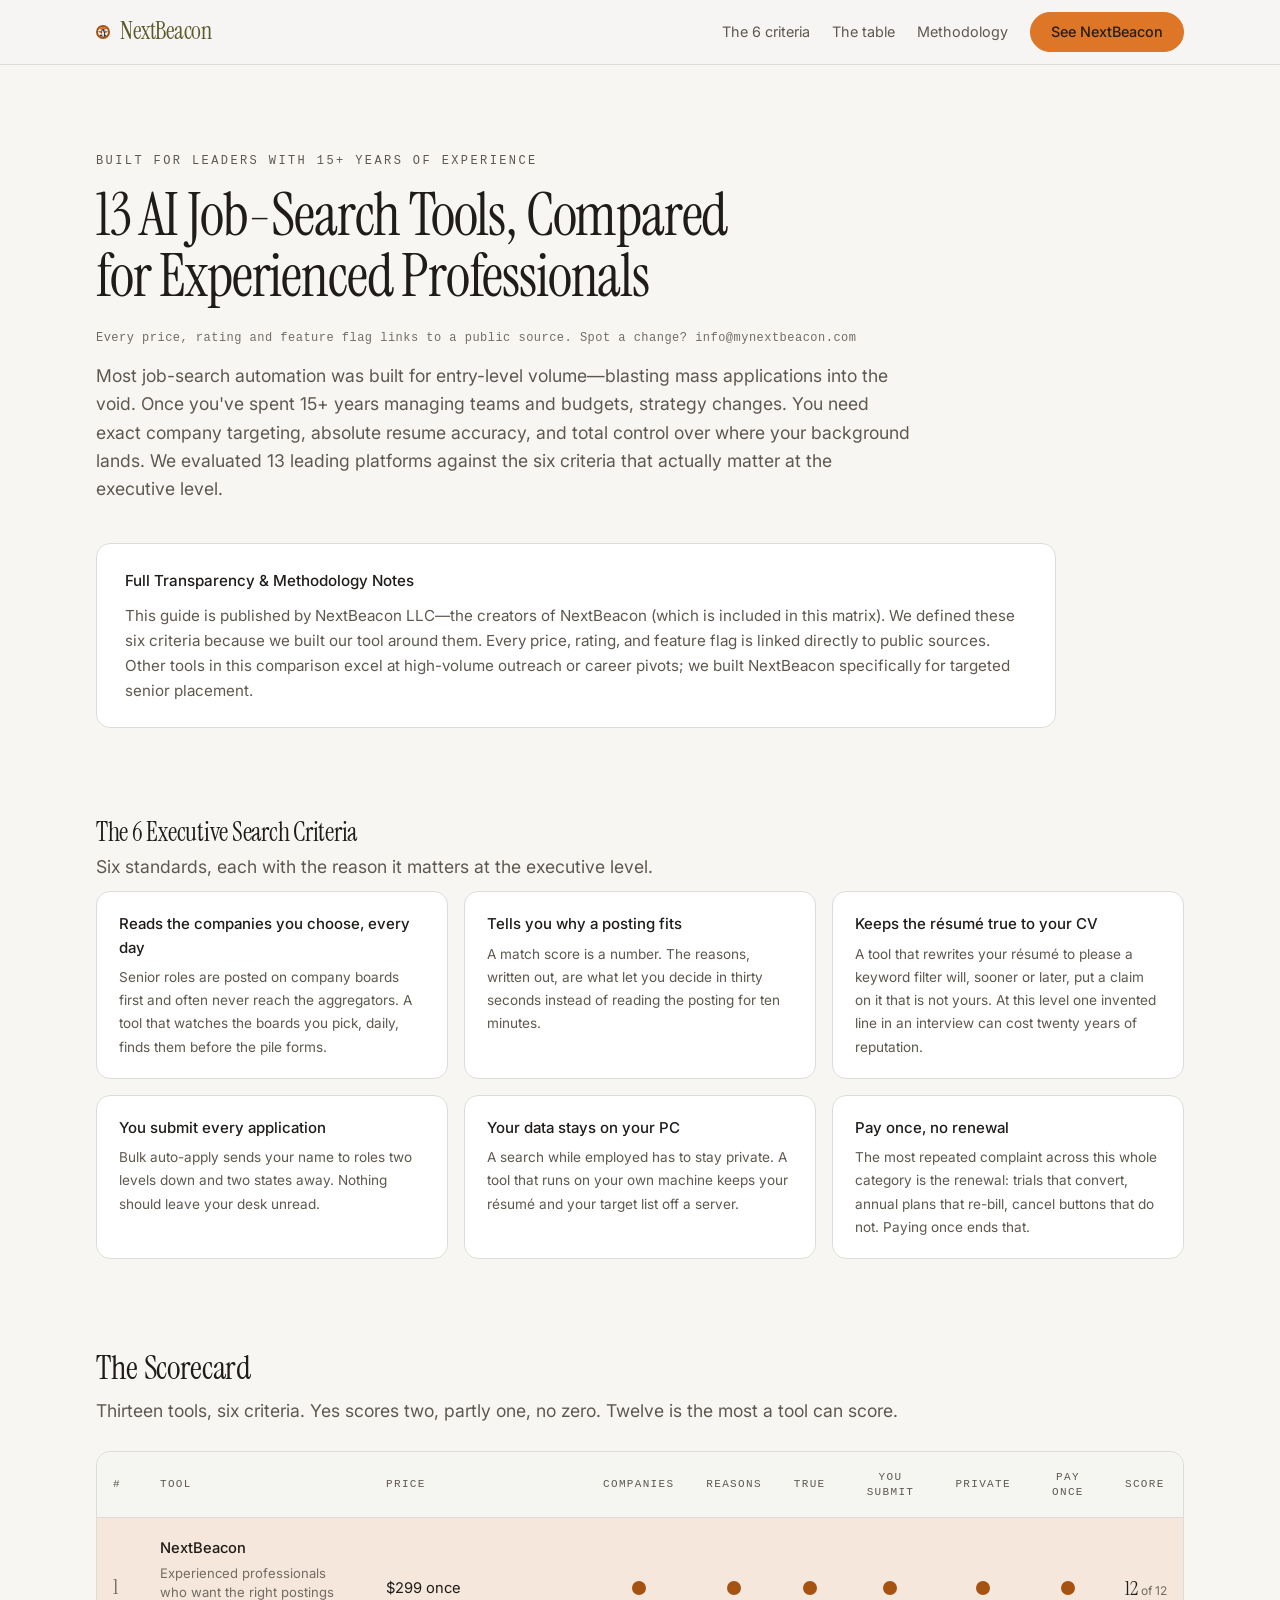
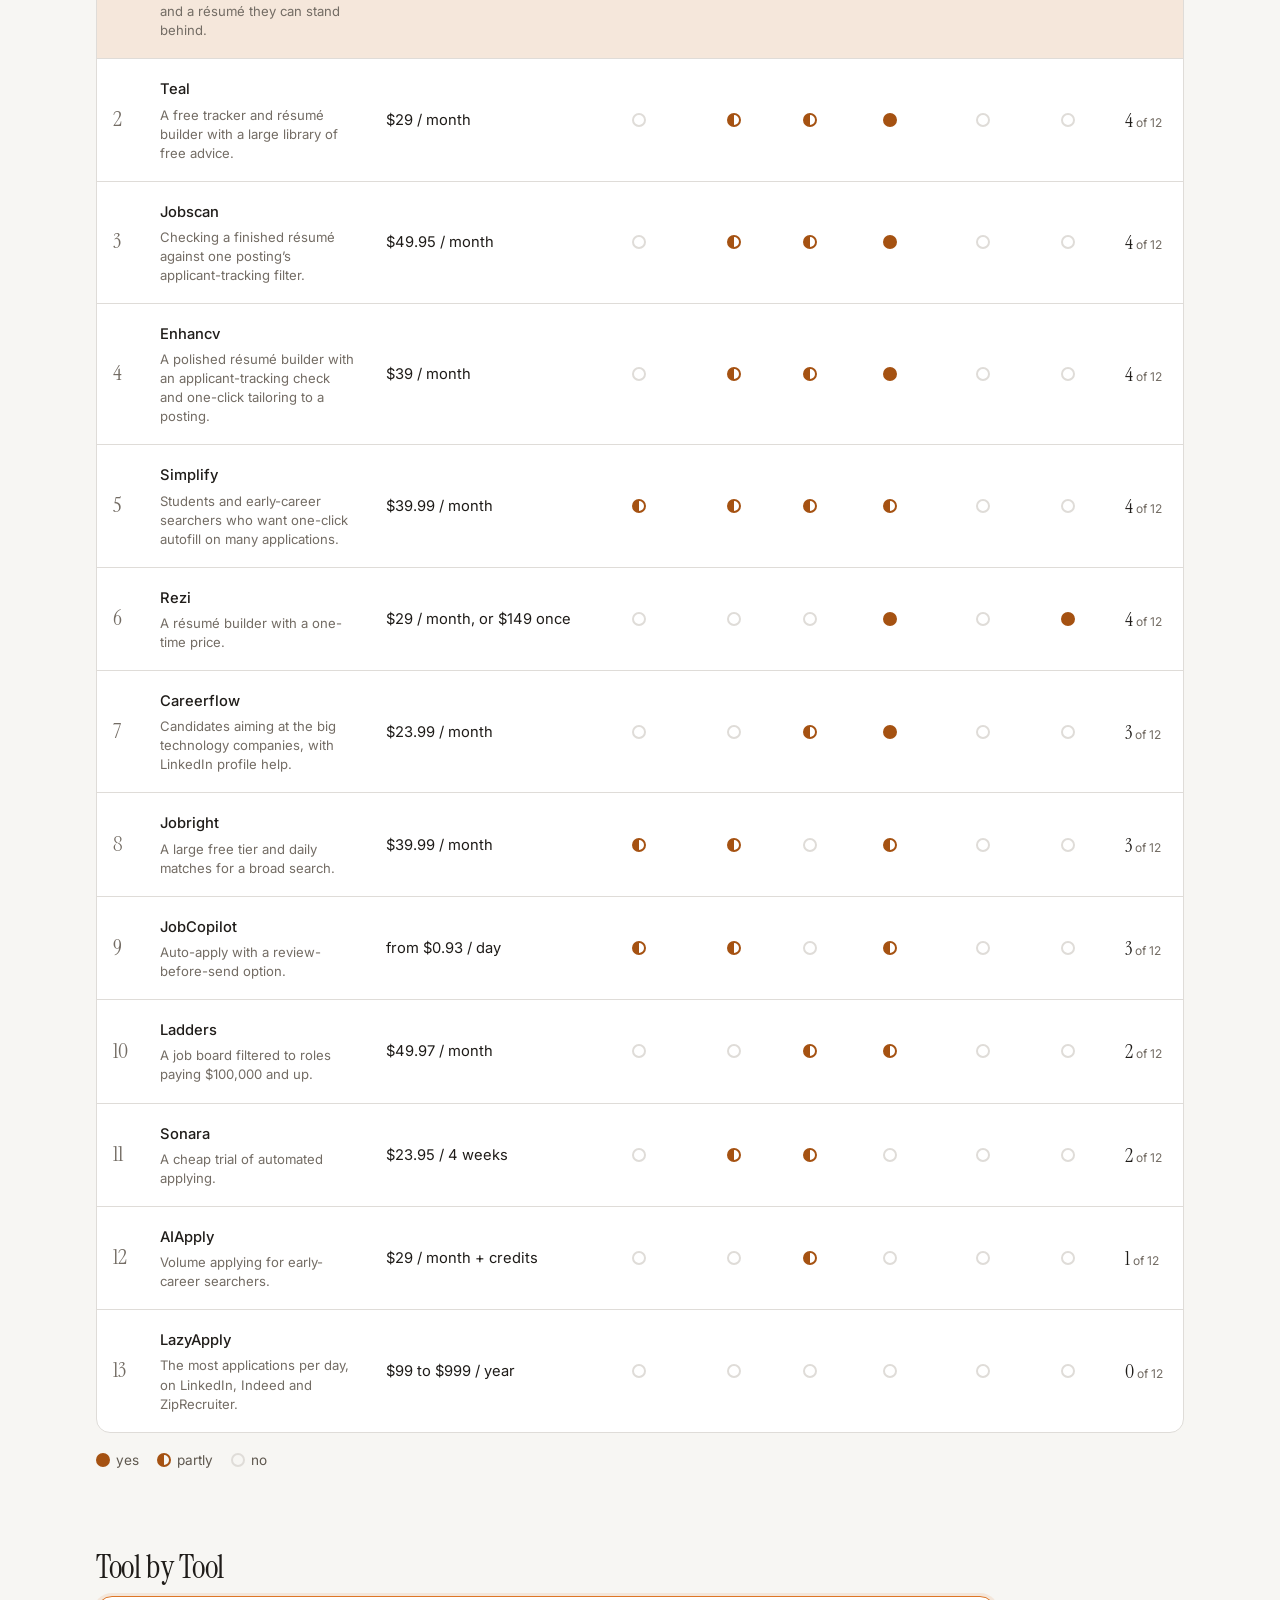
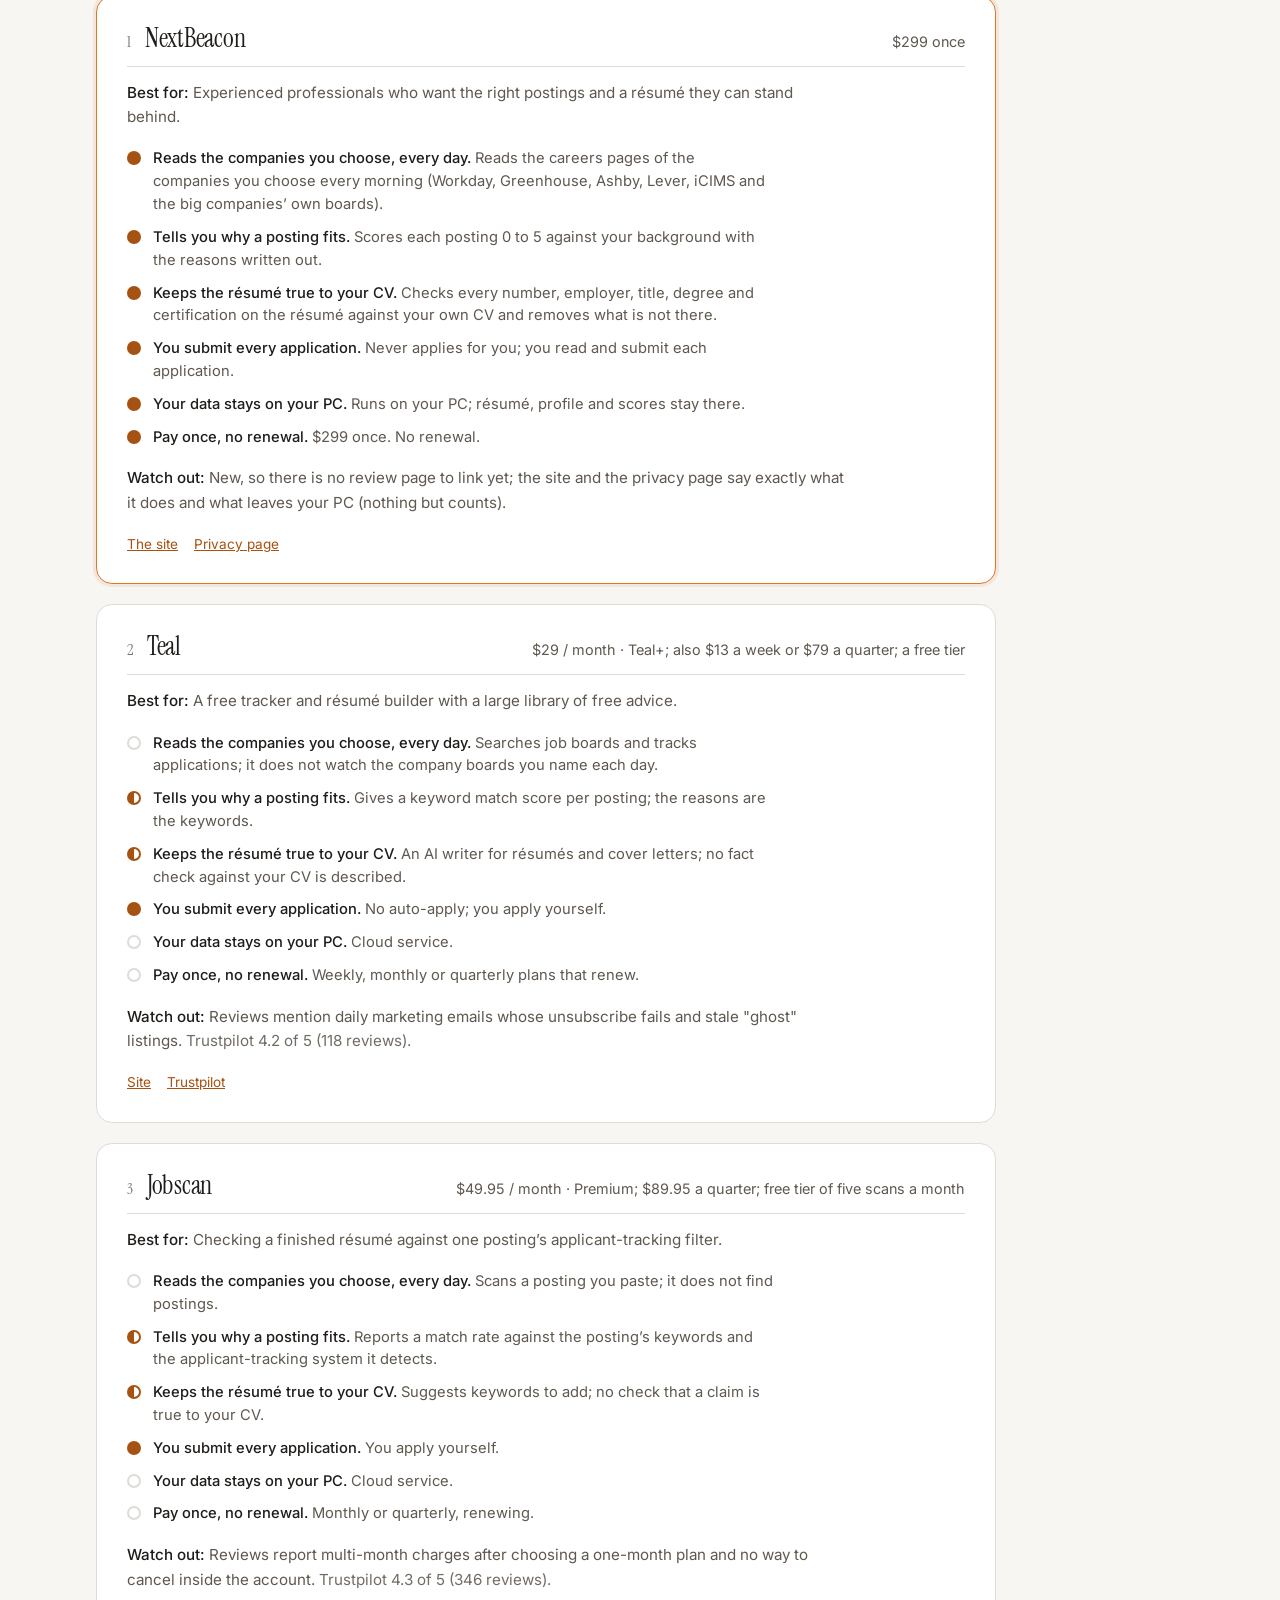
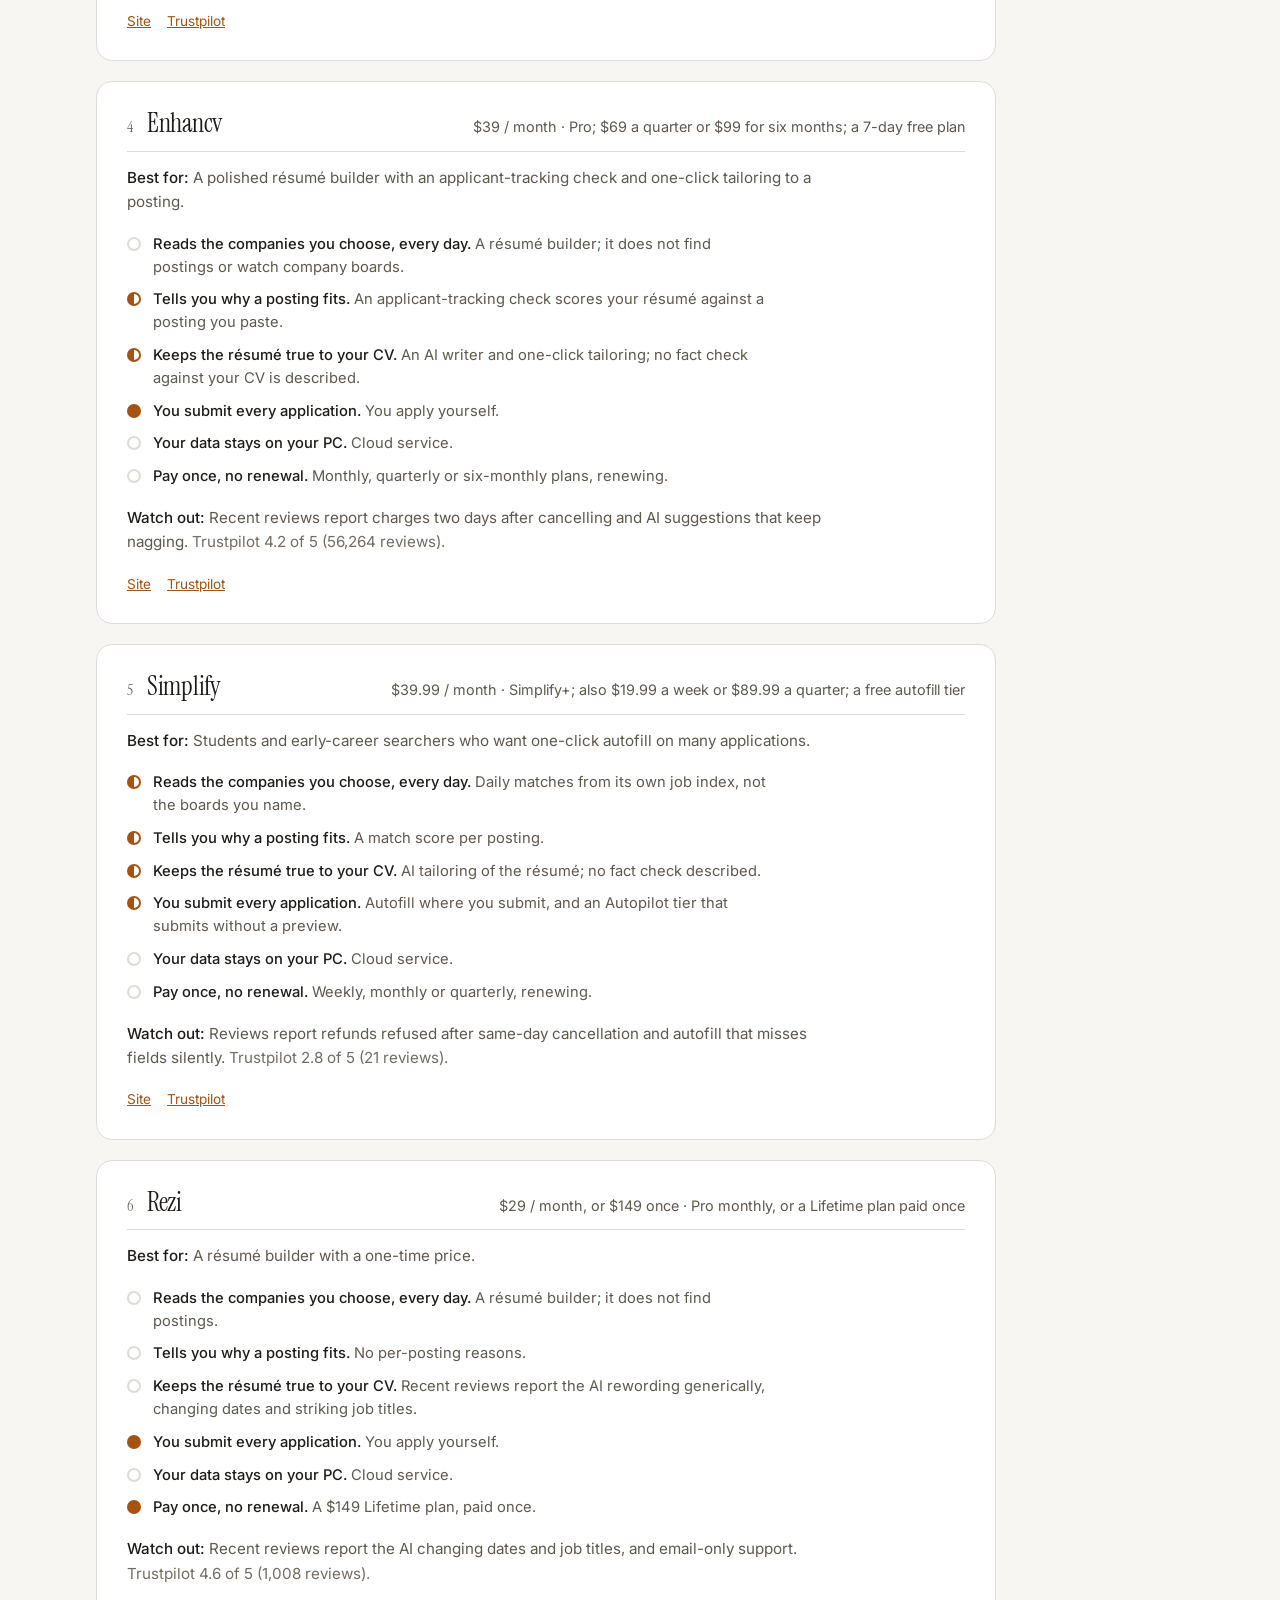
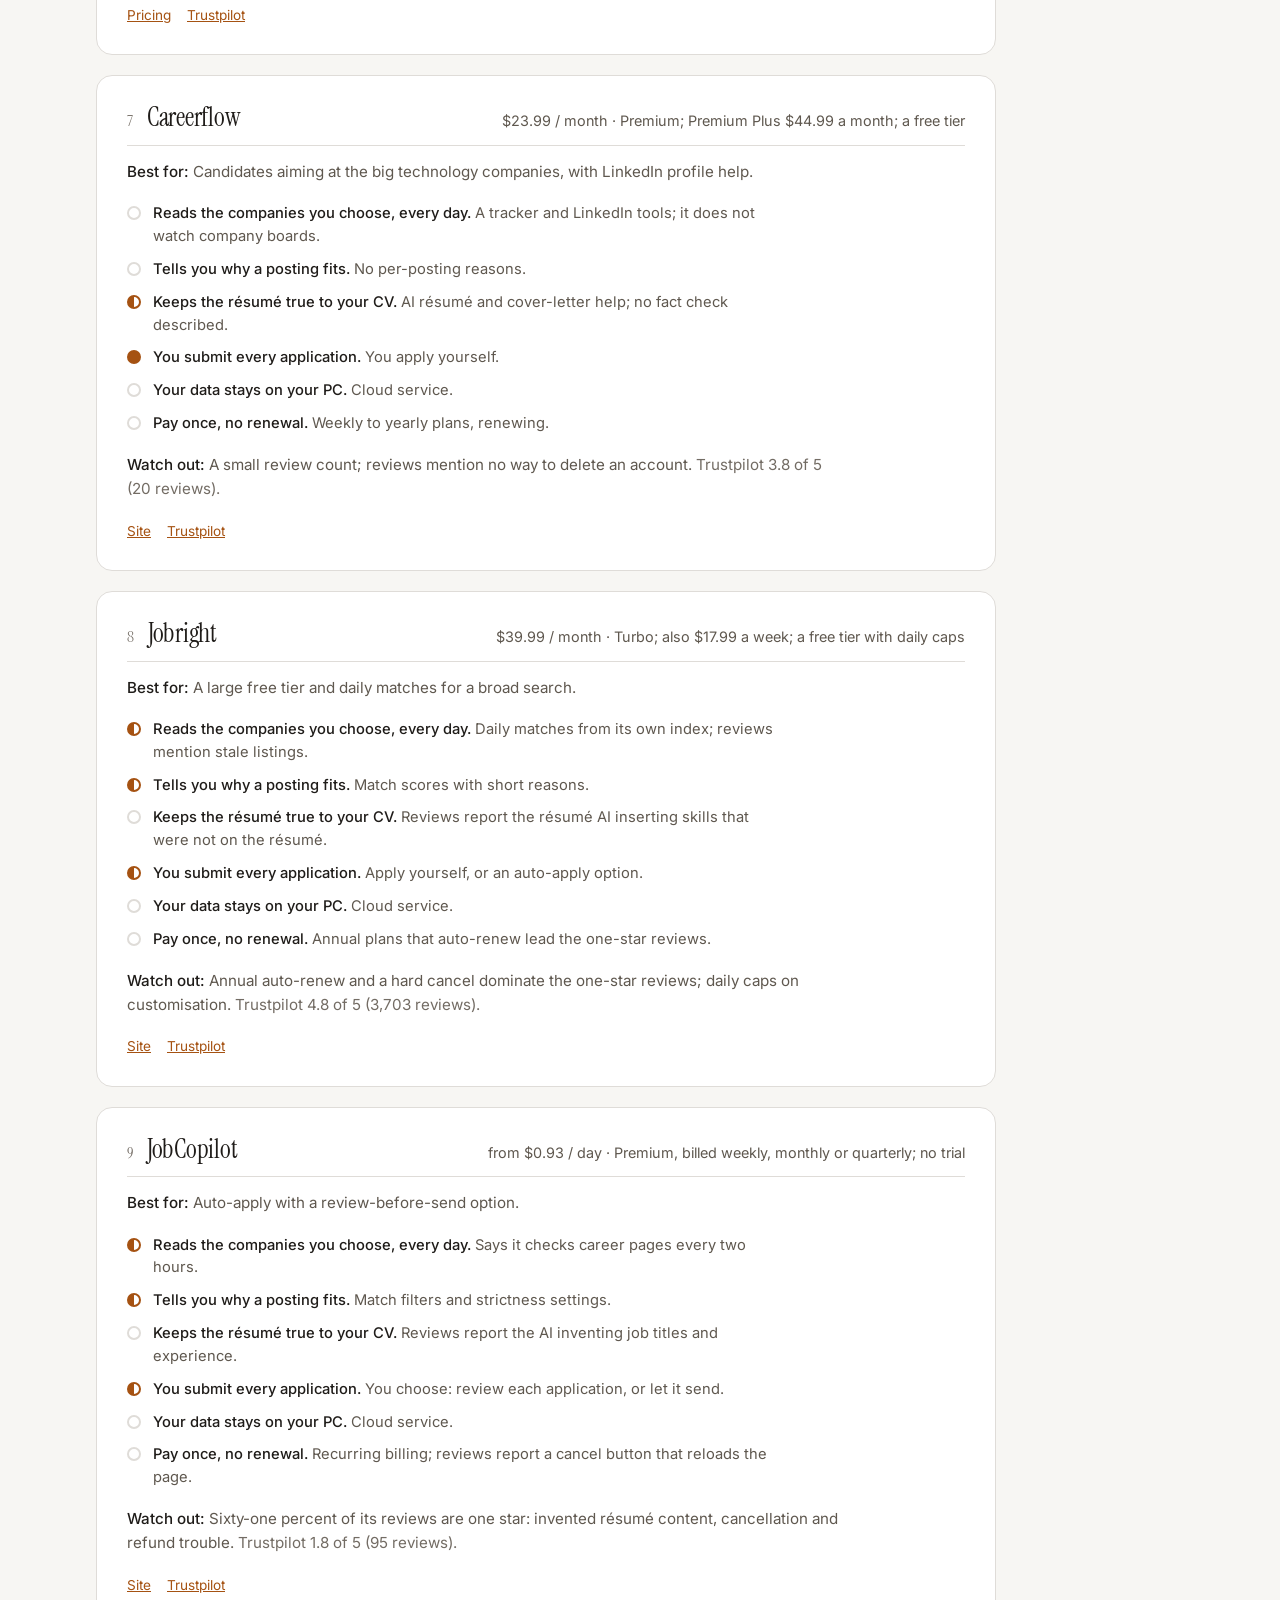
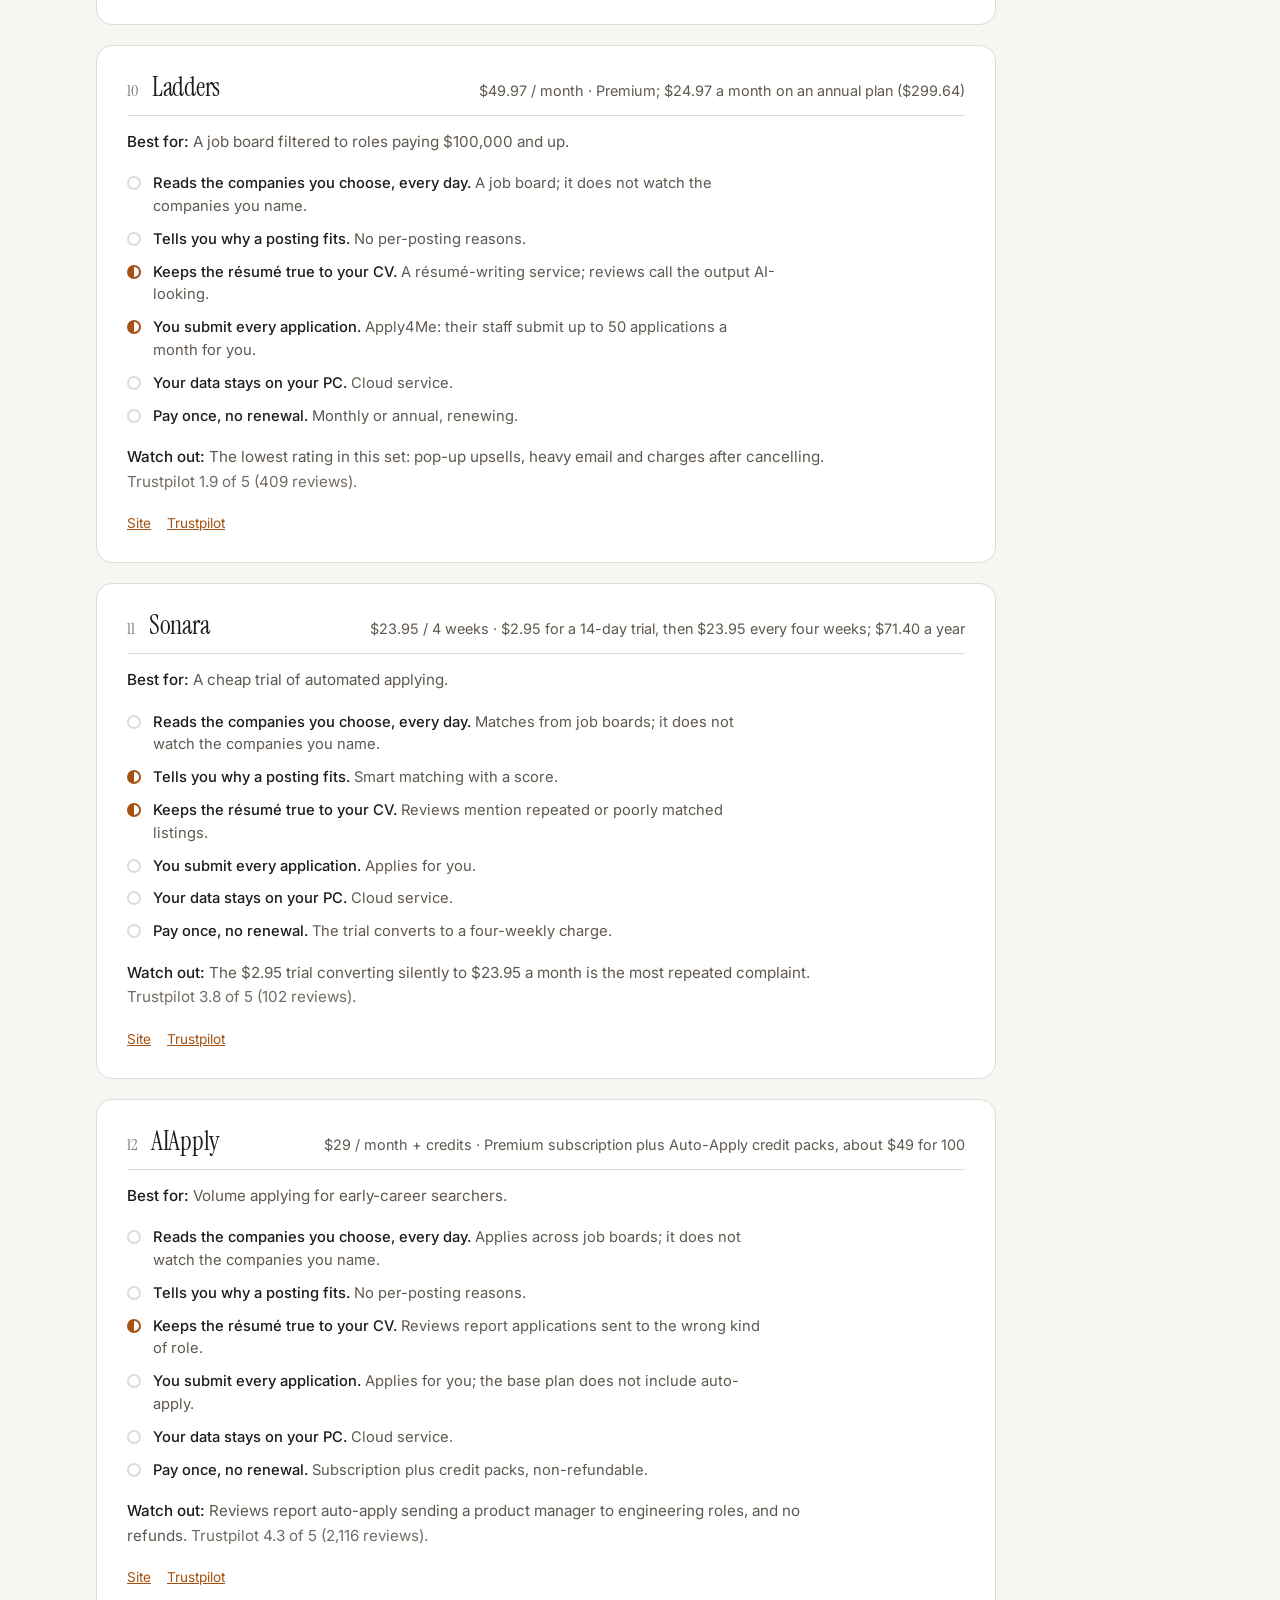
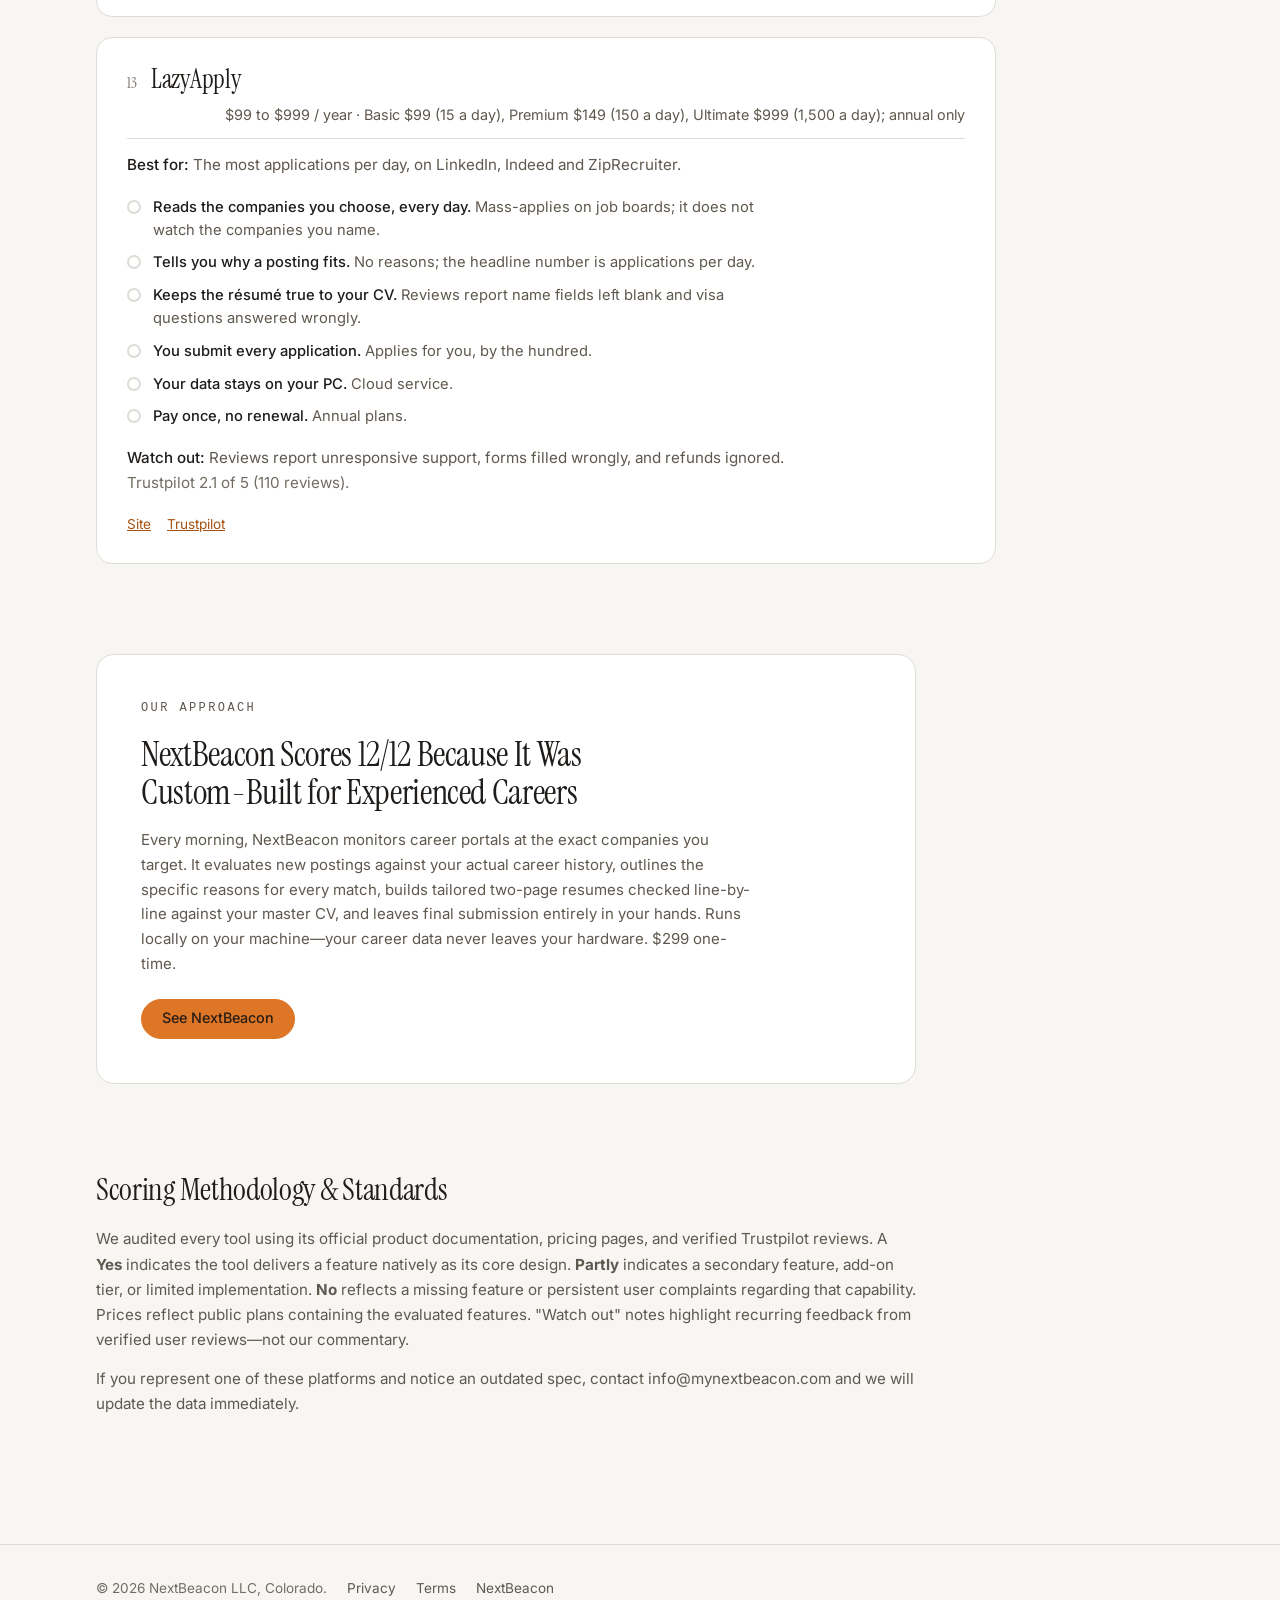
==== commit 8767f3d4: "Compare page: Enhancv added (thirteen tools), counts updated (Rob, 2026-10-31) Co-Authored-By: Claud" ====
--- a/compare/index.html
+++ b/compare/index.html
@@ -4,12 +4,12 @@
 <head>
 <meta charset="utf-8">
 <meta name="viewport" content="width=device-width, initial-scale=1, viewport-fit=cover">
-<title>12 AI Job-Search Tools, Compared for Experienced Professionals</title>
-<meta name="description" content="Twelve AI job-search tools scored on the six things that matter after fifteen years of experience: the companies you choose, written reasons, a résumé that stays true, your own hand on every application, privacy, and paying once. Every price and rating links to its source. Published by NextBeacon LLC.">
+<title>13 AI Job-Search Tools, Compared for Experienced Professionals</title>
+<meta name="description" content="Thirteen AI job-search tools scored on the six things that matter after fifteen years of experience: the companies you choose, written reasons, a résumé that stays true, your own hand on every application, privacy, and paying once. Every price and rating links to its source. Published by NextBeacon LLC.">
 <meta property="og:type" content="article">
 <meta property="og:site_name" content="NextBeacon">
-<meta property="og:title" content="12 AI Job-Search Tools, Compared for Experienced Professionals">
-<meta property="og:description" content="We evaluated 12 leading platforms against the six criteria that actually matter at the executive level. Every price and rating links to its source.">
+<meta property="og:title" content="13 AI Job-Search Tools, Compared for Experienced Professionals">
+<meta property="og:description" content="We evaluated 13 leading platforms against the six criteria that actually matter at the executive level. Every price and rating links to its source.">
 <meta property="og:url" content="https://mynextbeacon.com/compare/">
 <meta property="og:image" content="https://mynextbeacon.com/og.png">
 <meta name="twitter:card" content="summary_large_image">
@@ -94,9 +94,9 @@
 <main class="page"><div class="wrap">
   <div class="head">
     <p class="eyebrow">Built for leaders with 15+ years of experience</p>
-    <h1>12 AI Job-Search Tools, Compared for Experienced Professionals</h1>
+    <h1>13 AI Job-Search Tools, Compared for Experienced Professionals</h1>
     <p class="updated">Every price, rating and feature flag links to a public source. Spot a change? info@mynextbeacon.com</p>
-    <p class="lede">Most job-search automation was built for entry-level volume&mdash;blasting mass applications into the void. Once you've spent 15+ years managing teams and budgets, strategy changes. You need exact company targeting, absolute resume accuracy, and total control over where your background lands. We evaluated 12 leading platforms against the six criteria that actually matter at the executive level.</p>
+    <p class="lede">Most job-search automation was built for entry-level volume&mdash;blasting mass applications into the void. Once you've spent 15+ years managing teams and budgets, strategy changes. You need exact company targeting, absolute resume accuracy, and total control over where your background lands. We evaluated 13 leading platforms against the six criteria that actually matter at the executive level.</p>
     <div class="who">
       <b>Full Transparency &amp; Methodology Notes</b>
       <span>This guide is published by NextBeacon LLC&mdash;the creators of NextBeacon (which is included in this matrix). We defined these six criteria because we built our tool around them. Every price, rating, and feature flag is linked directly to public sources. Other tools in this comparison excel at high-volume outreach or career pivots; we built NextBeacon specifically for targeted senior placement.</span>
@@ -111,7 +111,7 @@
 
   <section id="table">
     <h2 class="serif">The Scorecard</h2>
-    <p class="lede">Twelve tools, six criteria. Yes scores two, partly one, no zero. Twelve is the most a tool can score.</p>
+    <p class="lede">Thirteen tools, six criteria. Yes scores two, partly one, no zero. Twelve is the most a tool can score.</p>
     <div class="tablewrap"><table>
       <thead><tr><th>#</th><th>Tool</th><th>Price</th><th class="c" title="Reads the companies you choose, every day">Companies</th><th class="c" title="Tells you why a posting fits">Reasons</th><th class="c" title="Keeps the résumé true to your CV">True</th><th class="c" title="You submit every application">You submit</th><th class="c" title="Your data stays on your PC">Private</th><th class="c" title="Pay once, no renewal">Pay once</th><th>Score</th></tr></thead>
       <tbody id="rows"></tbody>
@@ -154,6 +154,7 @@
     { name: 'NextBeacon', site: 'https://mynextbeacon.com/?ref=compare', price: '$299 once', priceNote: '', marks: { companies: 2, reasons: 2, true: 2, submit: 2, private: 2, once: 2 }, best: 'Experienced professionals who want the right postings and a résumé they can stand behind.', why: ['Reads the careers pages of the companies you choose every morning (Workday, Greenhouse, Ashby, Lever, iCIMS and the big companies’ own boards).', 'Scores each posting 0 to 5 against your background with the reasons written out.', 'Checks every number, employer, title, degree and certification on the résumé against your own CV and removes what is not there.', 'Never applies for you; you read and submit each application.', 'Runs on your PC; résumé, profile and scores stay there.', '$299 once. No renewal.'], watch: 'New, so there is no review page to link yet; the site and the privacy page say exactly what it does and what leaves your PC (nothing but counts).', rating: '', links: [['The site', 'https://mynextbeacon.com/?ref=compare'], ['Privacy page', 'https://mynextbeacon.com/privacy.html']] },
     { name: 'Teal', site: 'https://www.tealhq.com/', price: '$29 / month', priceNote: 'Teal+; also $13 a week or $79 a quarter; a free tier', marks: { companies: 0, reasons: 1, true: 1, submit: 2, private: 0, once: 0 }, best: 'A free tracker and résumé builder with a large library of free advice.', why: ['Searches job boards and tracks applications; it does not watch the company boards you name each day.', 'Gives a keyword match score per posting; the reasons are the keywords.', 'An AI writer for résumés and cover letters; no fact check against your CV is described.', 'No auto-apply; you apply yourself.', 'Cloud service.', 'Weekly, monthly or quarterly plans that renew.'], watch: 'Reviews mention daily marketing emails whose unsubscribe fails and stale "ghost" listings.', rating: '4.2 of 5 (118 reviews)', links: [['Site', 'https://www.tealhq.com/'], ['Trustpilot', T + 'tealhq.com']] },
     { name: 'Jobscan', site: 'https://www.jobscan.co/', price: '$49.95 / month', priceNote: 'Premium; $89.95 a quarter; free tier of five scans a month', marks: { companies: 0, reasons: 1, true: 1, submit: 2, private: 0, once: 0 }, best: 'Checking a finished résumé against one posting’s applicant-tracking filter.', why: ['Scans a posting you paste; it does not find postings.', 'Reports a match rate against the posting’s keywords and the applicant-tracking system it detects.', 'Suggests keywords to add; no check that a claim is true to your CV.', 'You apply yourself.', 'Cloud service.', 'Monthly or quarterly, renewing.'], watch: 'Reviews report multi-month charges after choosing a one-month plan and no way to cancel inside the account.', rating: '4.3 of 5 (346 reviews)', links: [['Site', 'https://www.jobscan.co/'], ['Trustpilot', T + 'www.jobscan.co']] },
+    { name: 'Enhancv', site: 'https://enhancv.com/', price: '$39 / month', priceNote: 'Pro; $69 a quarter or $99 for six months; a 7-day free plan', marks: { companies: 0, reasons: 1, true: 1, submit: 2, private: 0, once: 0 }, best: 'A polished résumé builder with an applicant-tracking check and one-click tailoring to a posting.', why: ['A résumé builder; it does not find postings or watch company boards.', 'An applicant-tracking check scores your résumé against a posting you paste.', 'An AI writer and one-click tailoring; no fact check against your CV is described.', 'You apply yourself.', 'Cloud service.', 'Monthly, quarterly or six-monthly plans, renewing.'], watch: 'Recent reviews report charges two days after cancelling and AI suggestions that keep nagging.', rating: '4.2 of 5 (56,264 reviews)', links: [['Site', 'https://enhancv.com/'], ['Trustpilot', T + 'enhancv.com']] },
     { name: 'Simplify', site: 'https://simplify.jobs/', price: '$39.99 / month', priceNote: 'Simplify+; also $19.99 a week or $89.99 a quarter; a free autofill tier', marks: { companies: 1, reasons: 1, true: 1, submit: 1, private: 0, once: 0 }, best: 'Students and early-career searchers who want one-click autofill on many applications.', why: ['Daily matches from its own job index, not the boards you name.', 'A match score per posting.', 'AI tailoring of the résumé; no fact check described.', 'Autofill where you submit, and an Autopilot tier that submits without a preview.', 'Cloud service.', 'Weekly, monthly or quarterly, renewing.'], watch: 'Reviews report refunds refused after same-day cancellation and autofill that misses fields silently.', rating: '2.8 of 5 (21 reviews)', links: [['Site', 'https://simplify.jobs/'], ['Trustpilot', T + 'simplify.jobs']] },
     { name: 'Careerflow', site: 'https://www.careerflow.ai/', price: '$23.99 / month', priceNote: 'Premium; Premium Plus $44.99 a month; a free tier', marks: { companies: 0, reasons: 0, true: 1, submit: 2, private: 0, once: 0 }, best: 'Candidates aiming at the big technology companies, with LinkedIn profile help.', why: ['A tracker and LinkedIn tools; it does not watch company boards.', 'No per-posting reasons.', 'AI résumé and cover-letter help; no fact check described.', 'You apply yourself.', 'Cloud service.', 'Weekly to yearly plans, renewing.'], watch: 'A small review count; reviews mention no way to delete an account.', rating: '3.8 of 5 (20 reviews)', links: [['Site', 'https://www.careerflow.ai/'], ['Trustpilot', T + 'careerflow.ai']] },
     { name: 'Rezi', site: 'https://www.rezi.ai/', price: '$29 / month, or $149 once', priceNote: 'Pro monthly, or a Lifetime plan paid once', marks: { companies: 0, reasons: 0, true: 0, submit: 2, private: 0, once: 2 }, best: 'A résumé builder with a one-time price.', why: ['A résumé builder; it does not find postings.', 'No per-posting reasons.', 'Recent reviews report the AI rewording generically, changing dates and striking job titles.', 'You apply yourself.', 'Cloud service.', 'A $149 Lifetime plan, paid once.'], watch: 'Recent reviews report the AI changing dates and job titles, and email-only support.', rating: '4.6 of 5 (1,008 reviews)', links: [['Pricing', 'https://www.rezi.ai/pricing'], ['Trustpilot', T + 'rezi.ai']] },
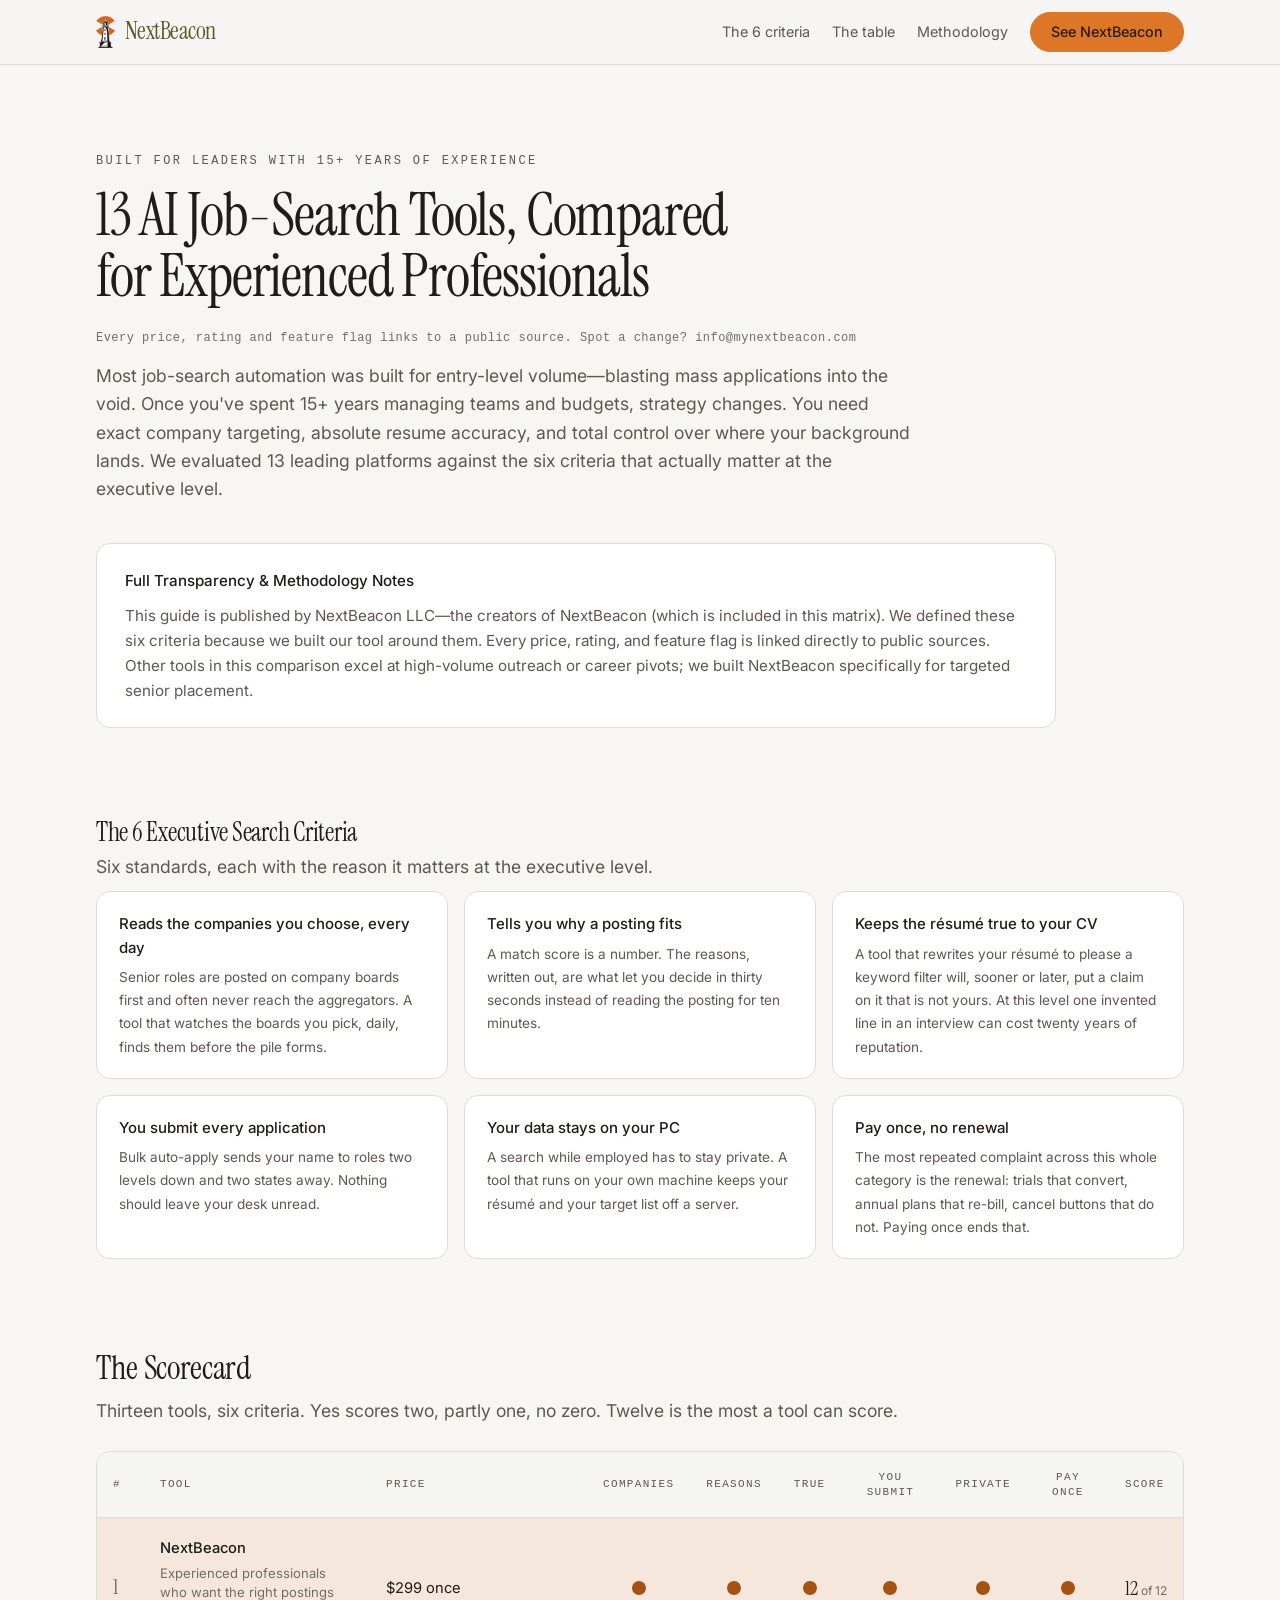
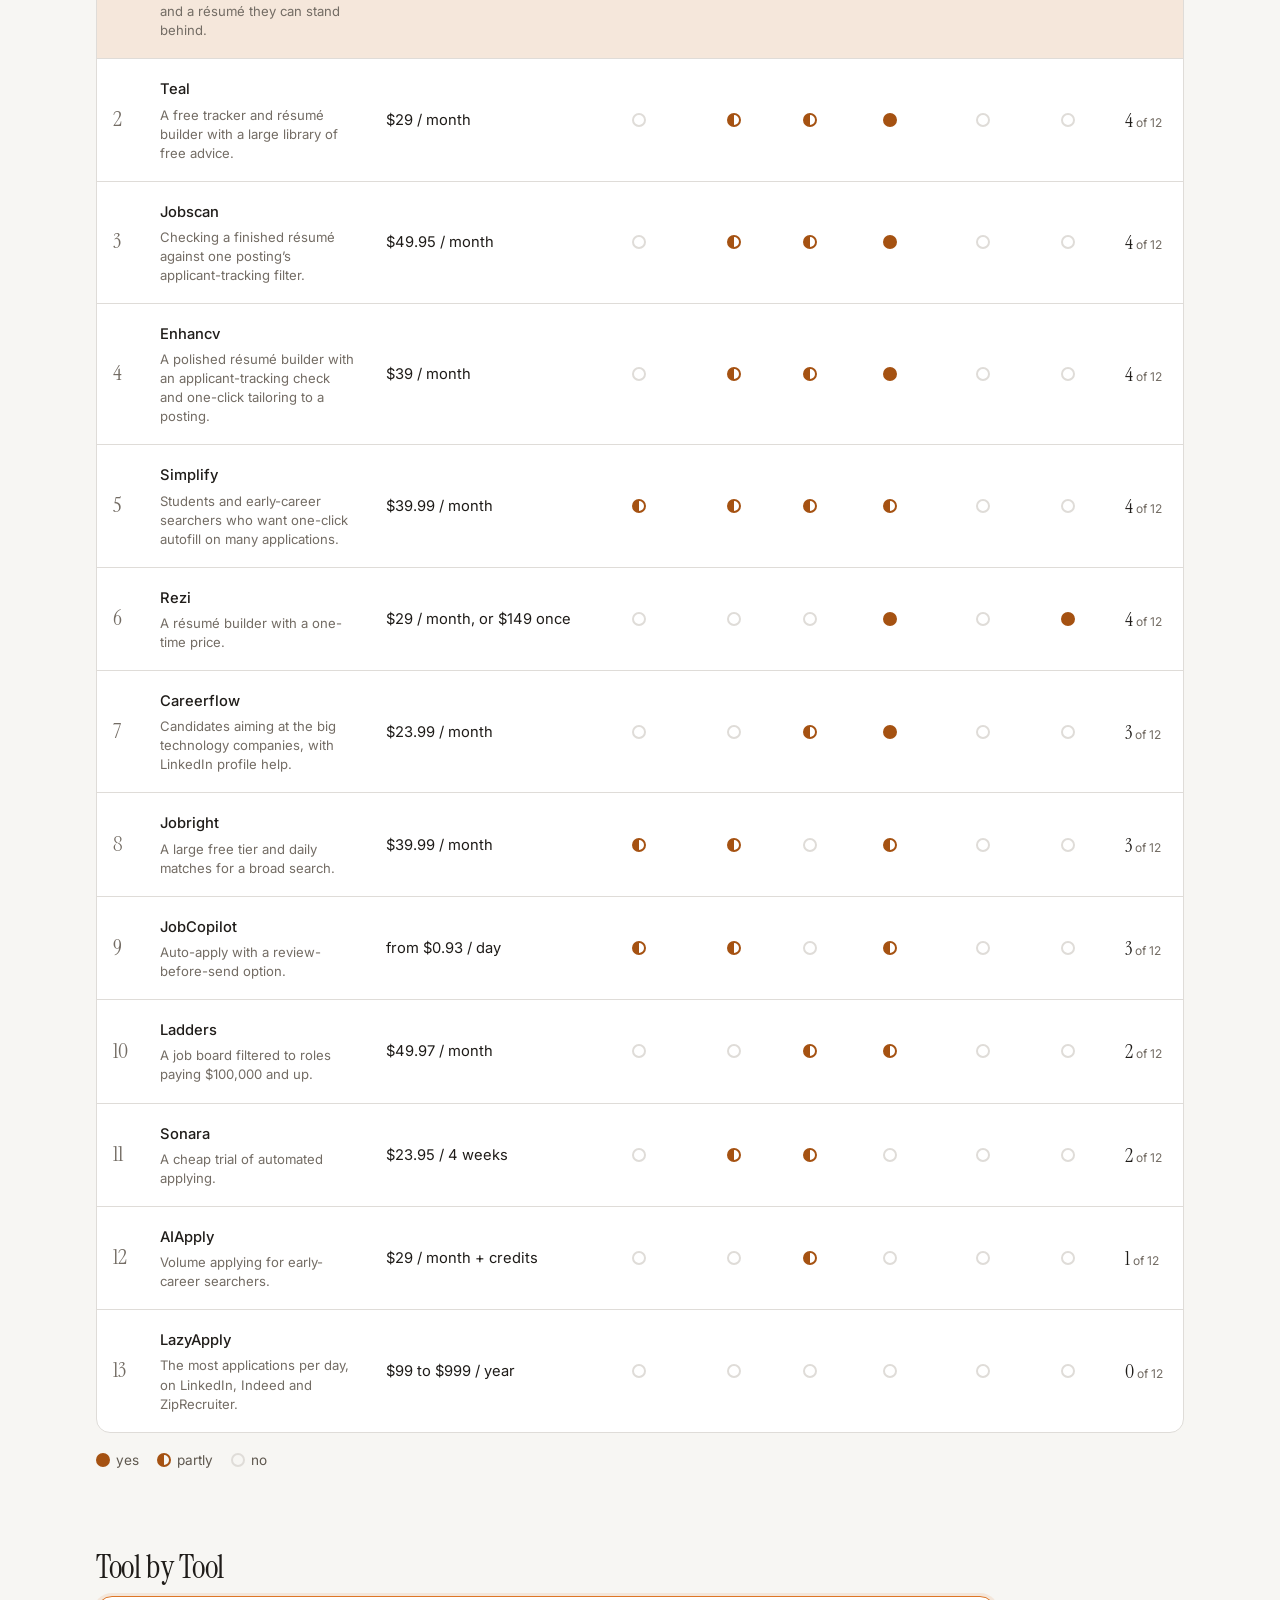
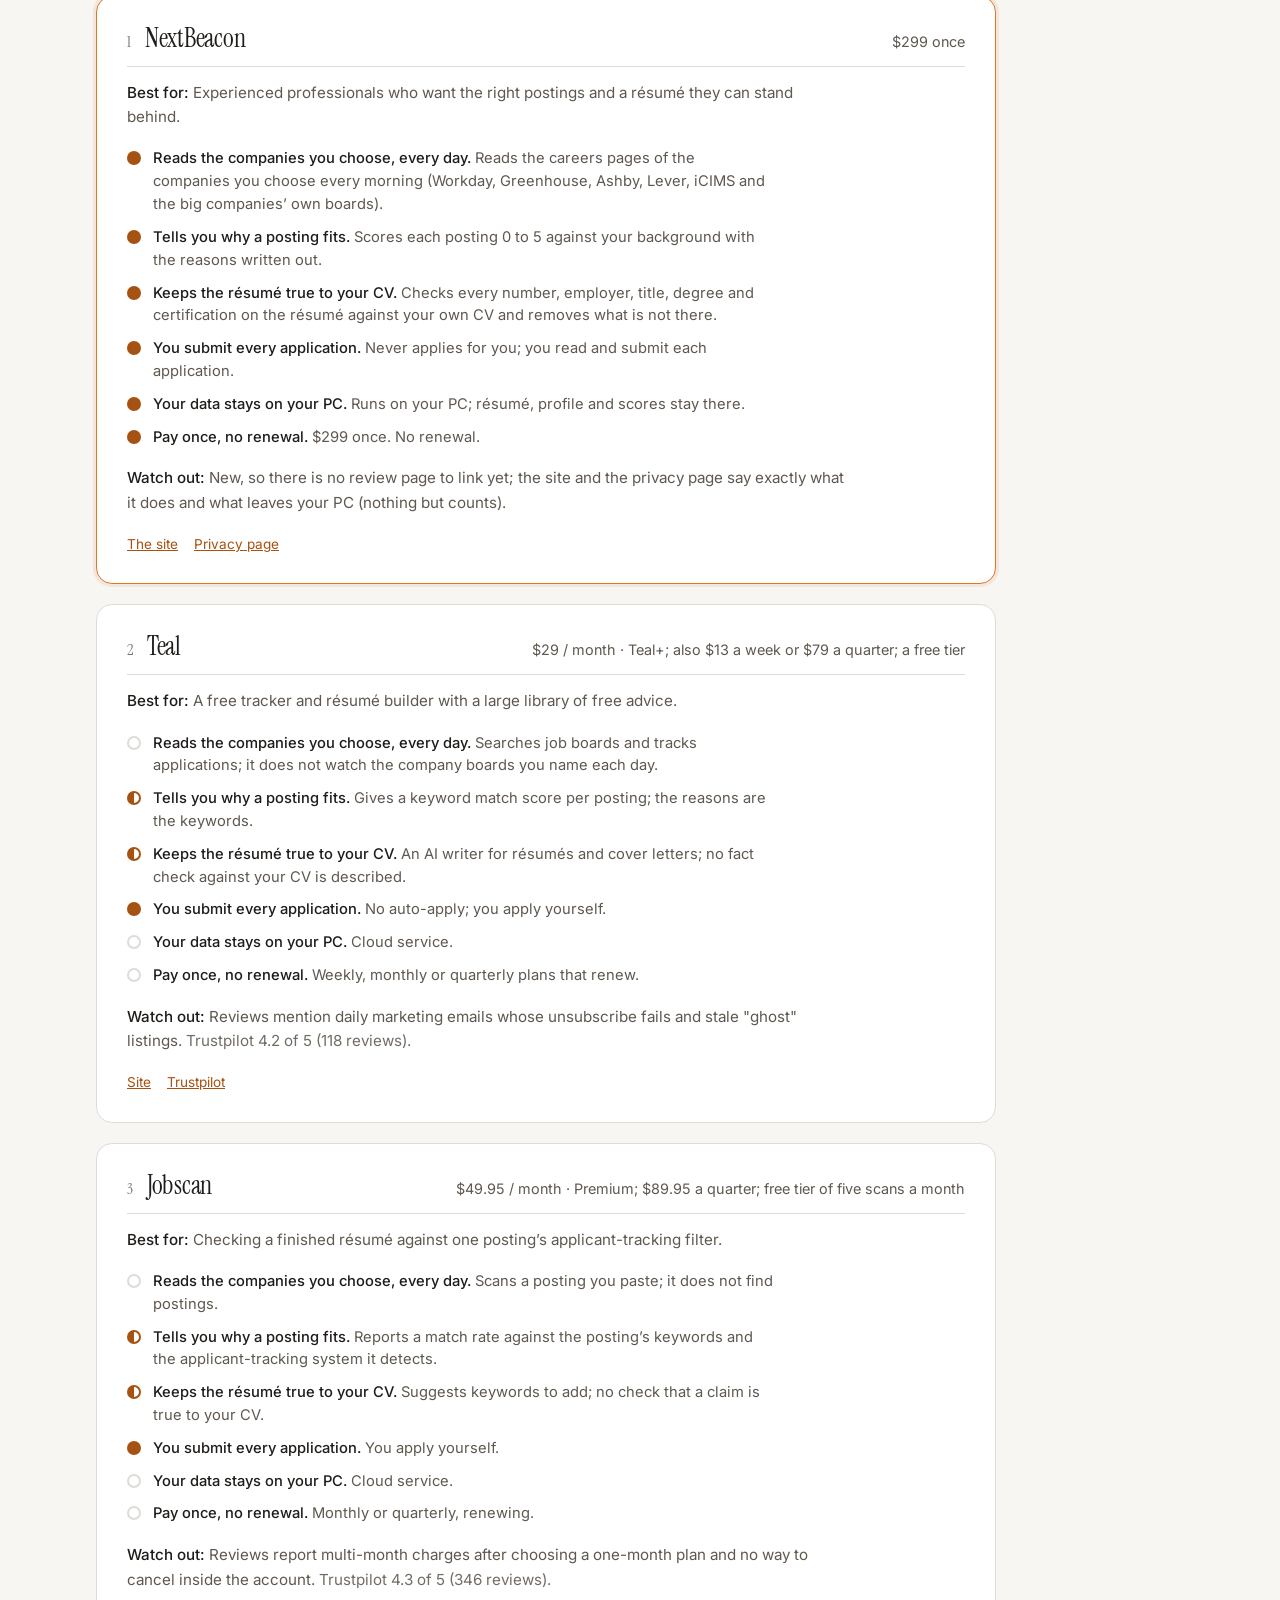
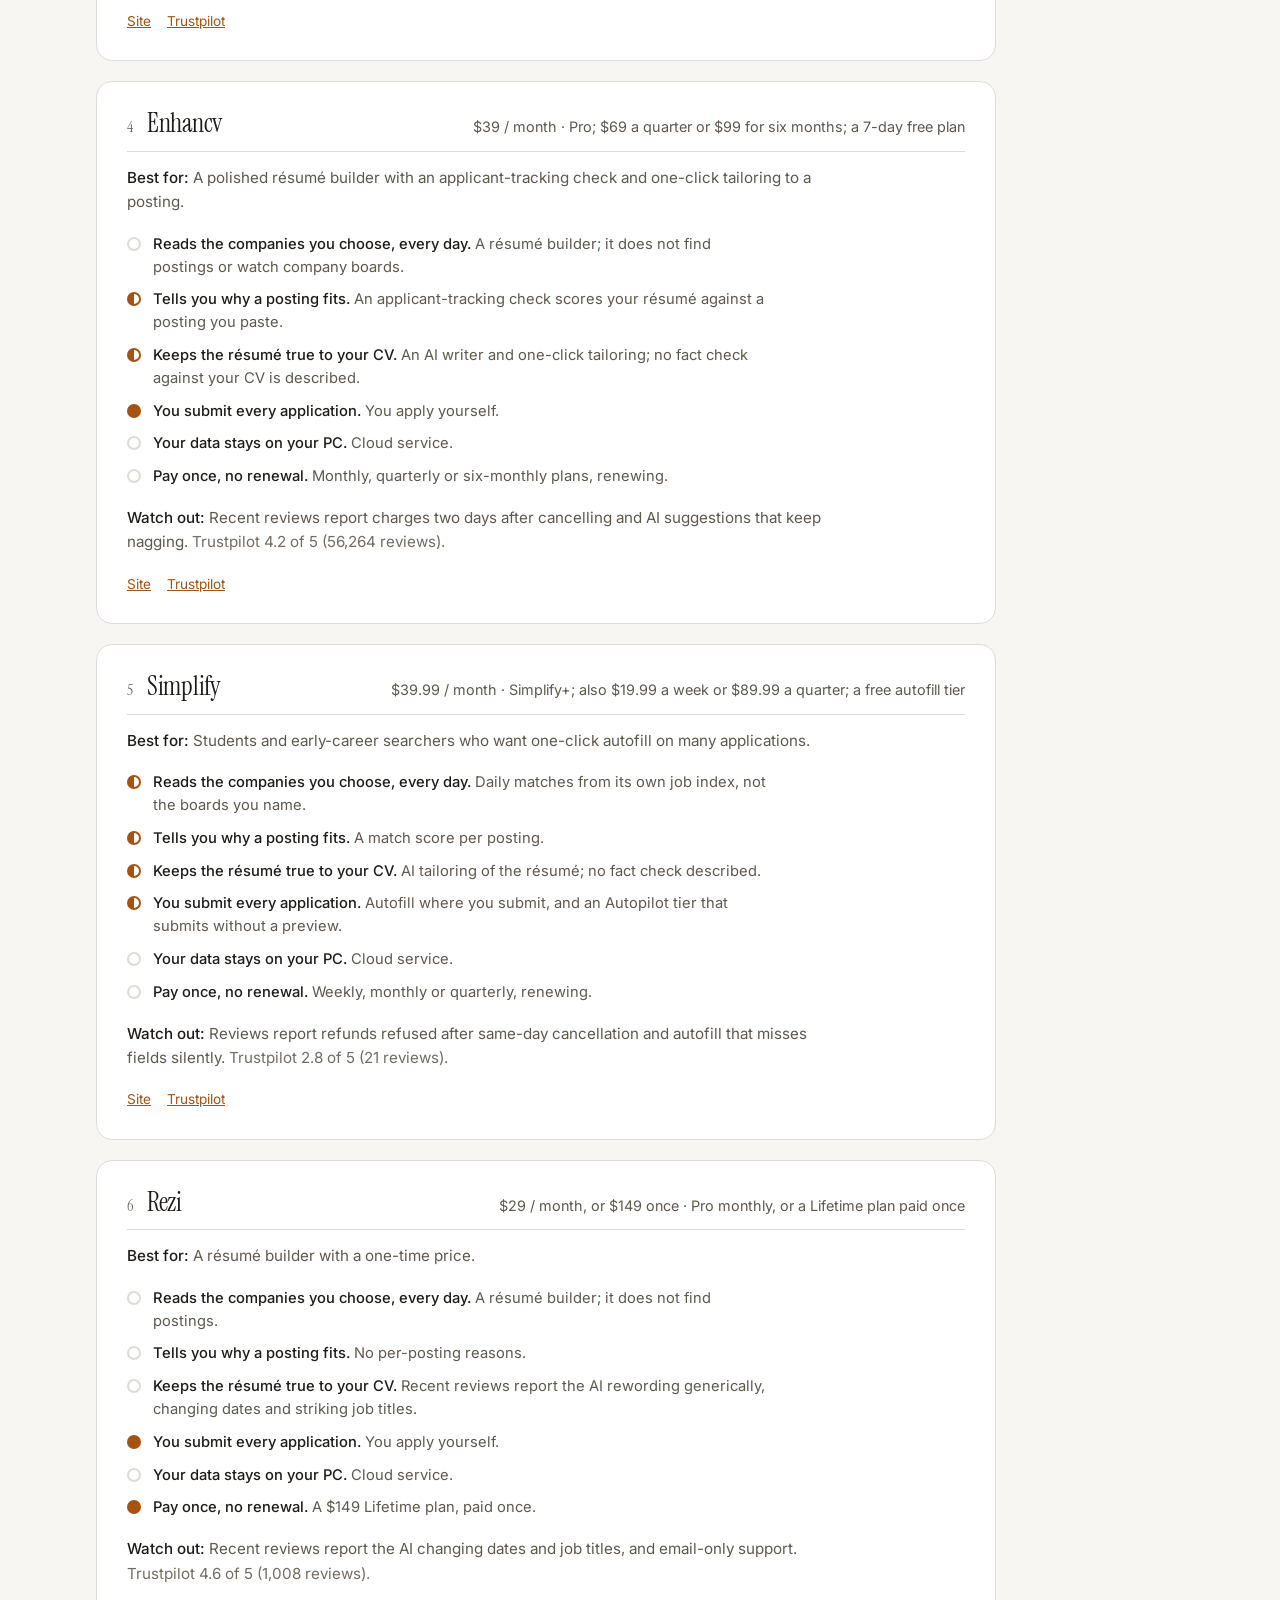
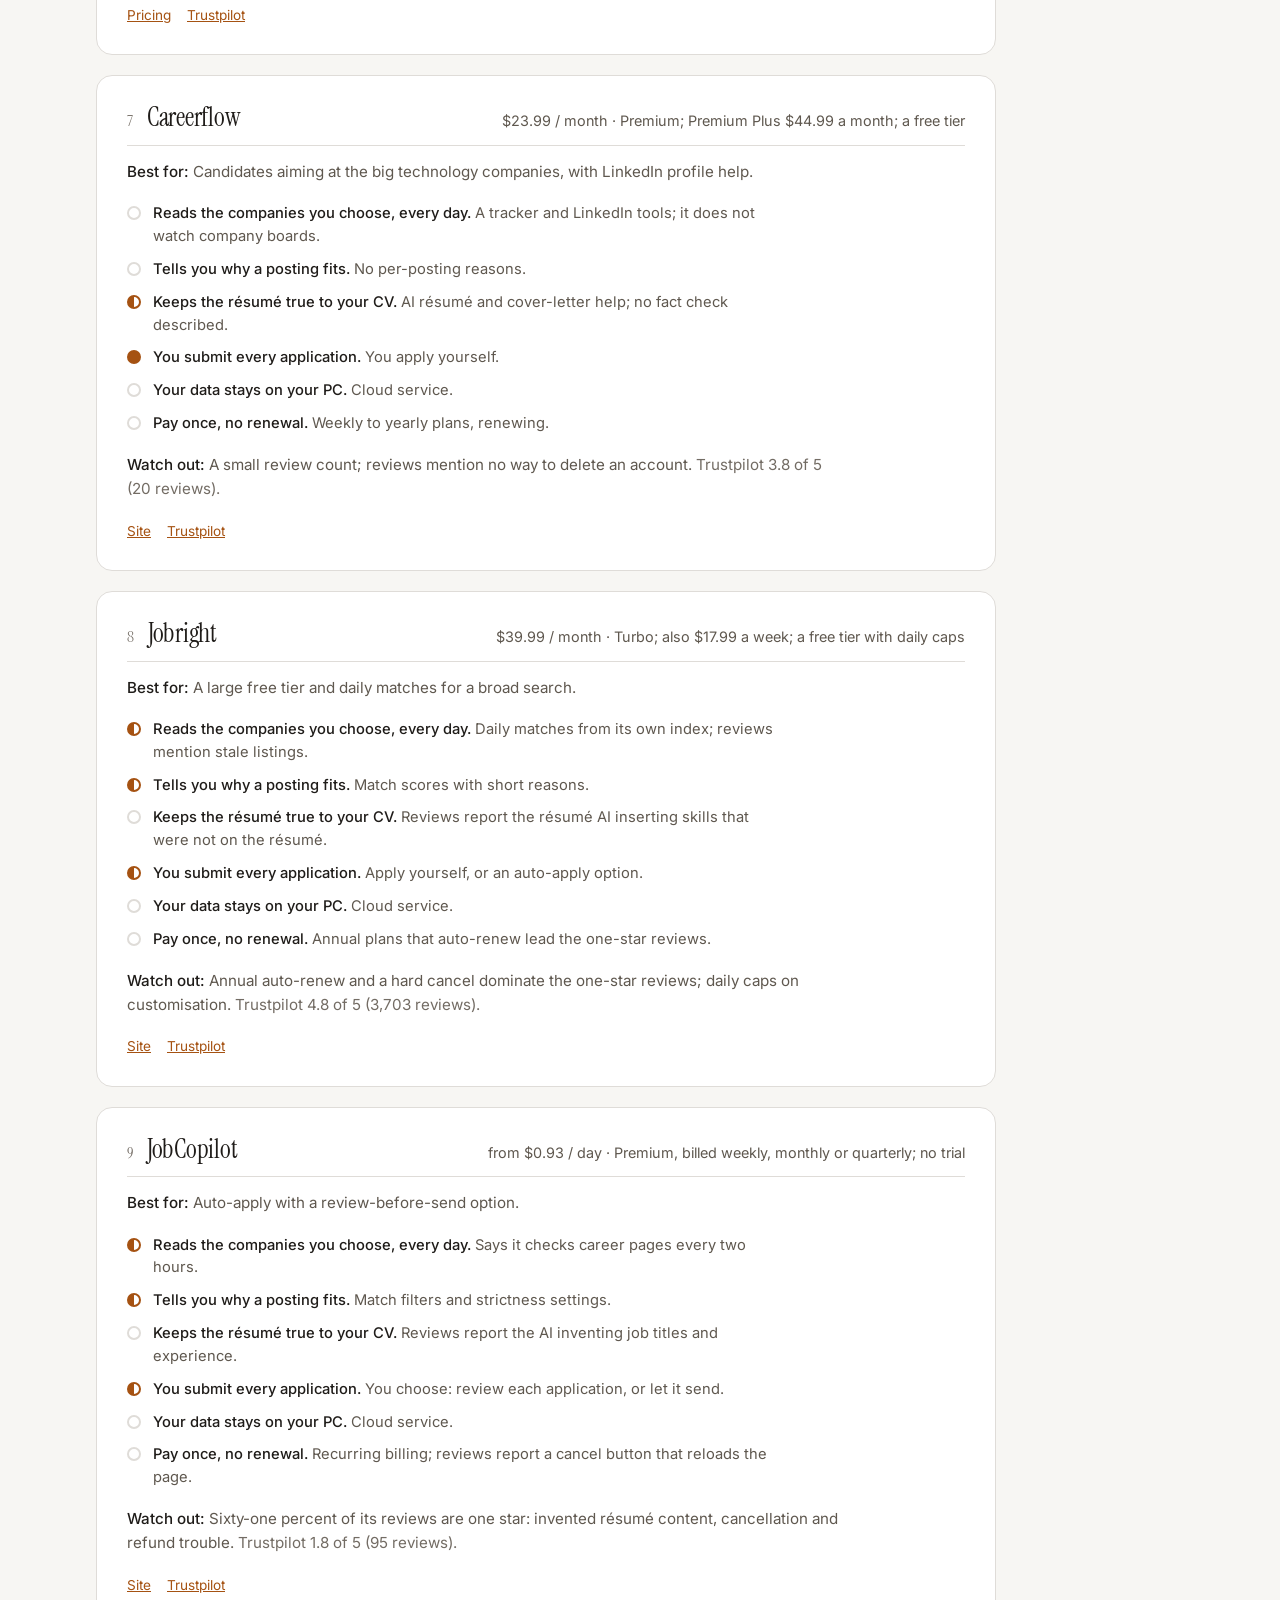
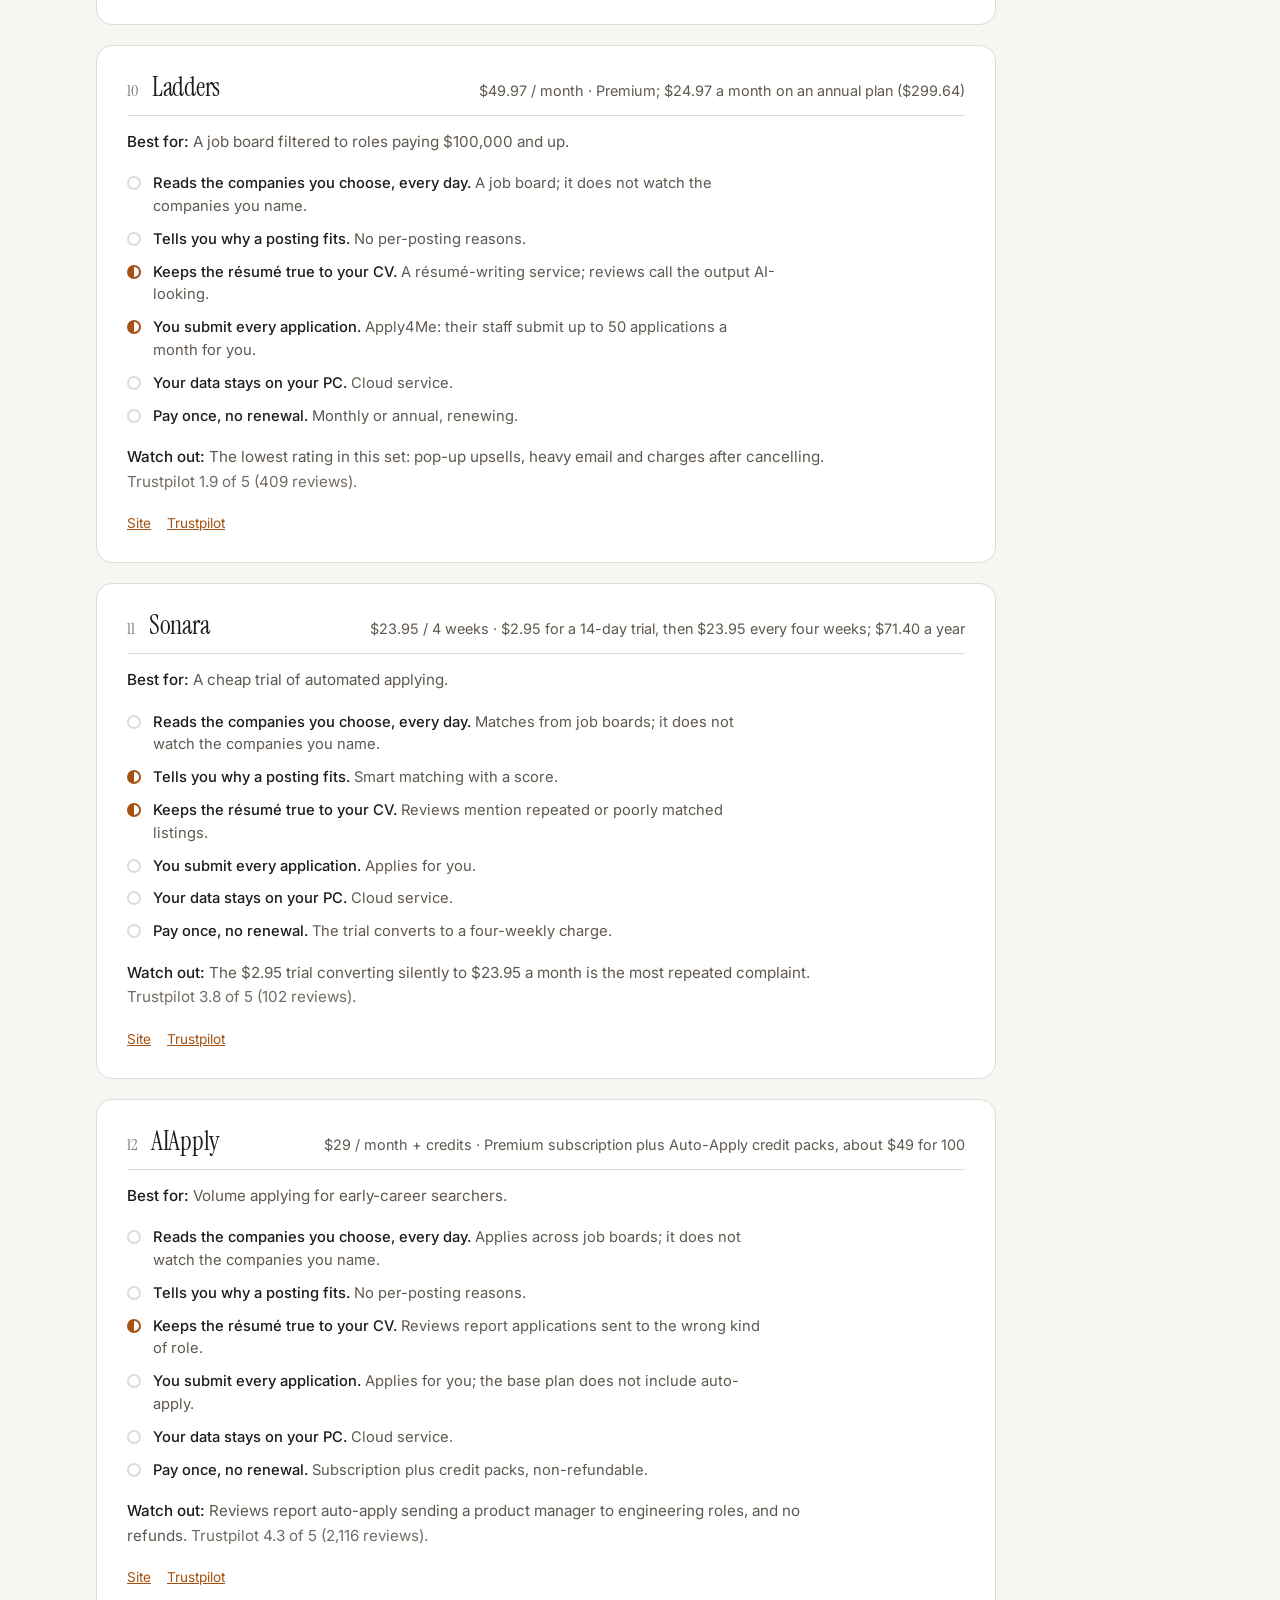
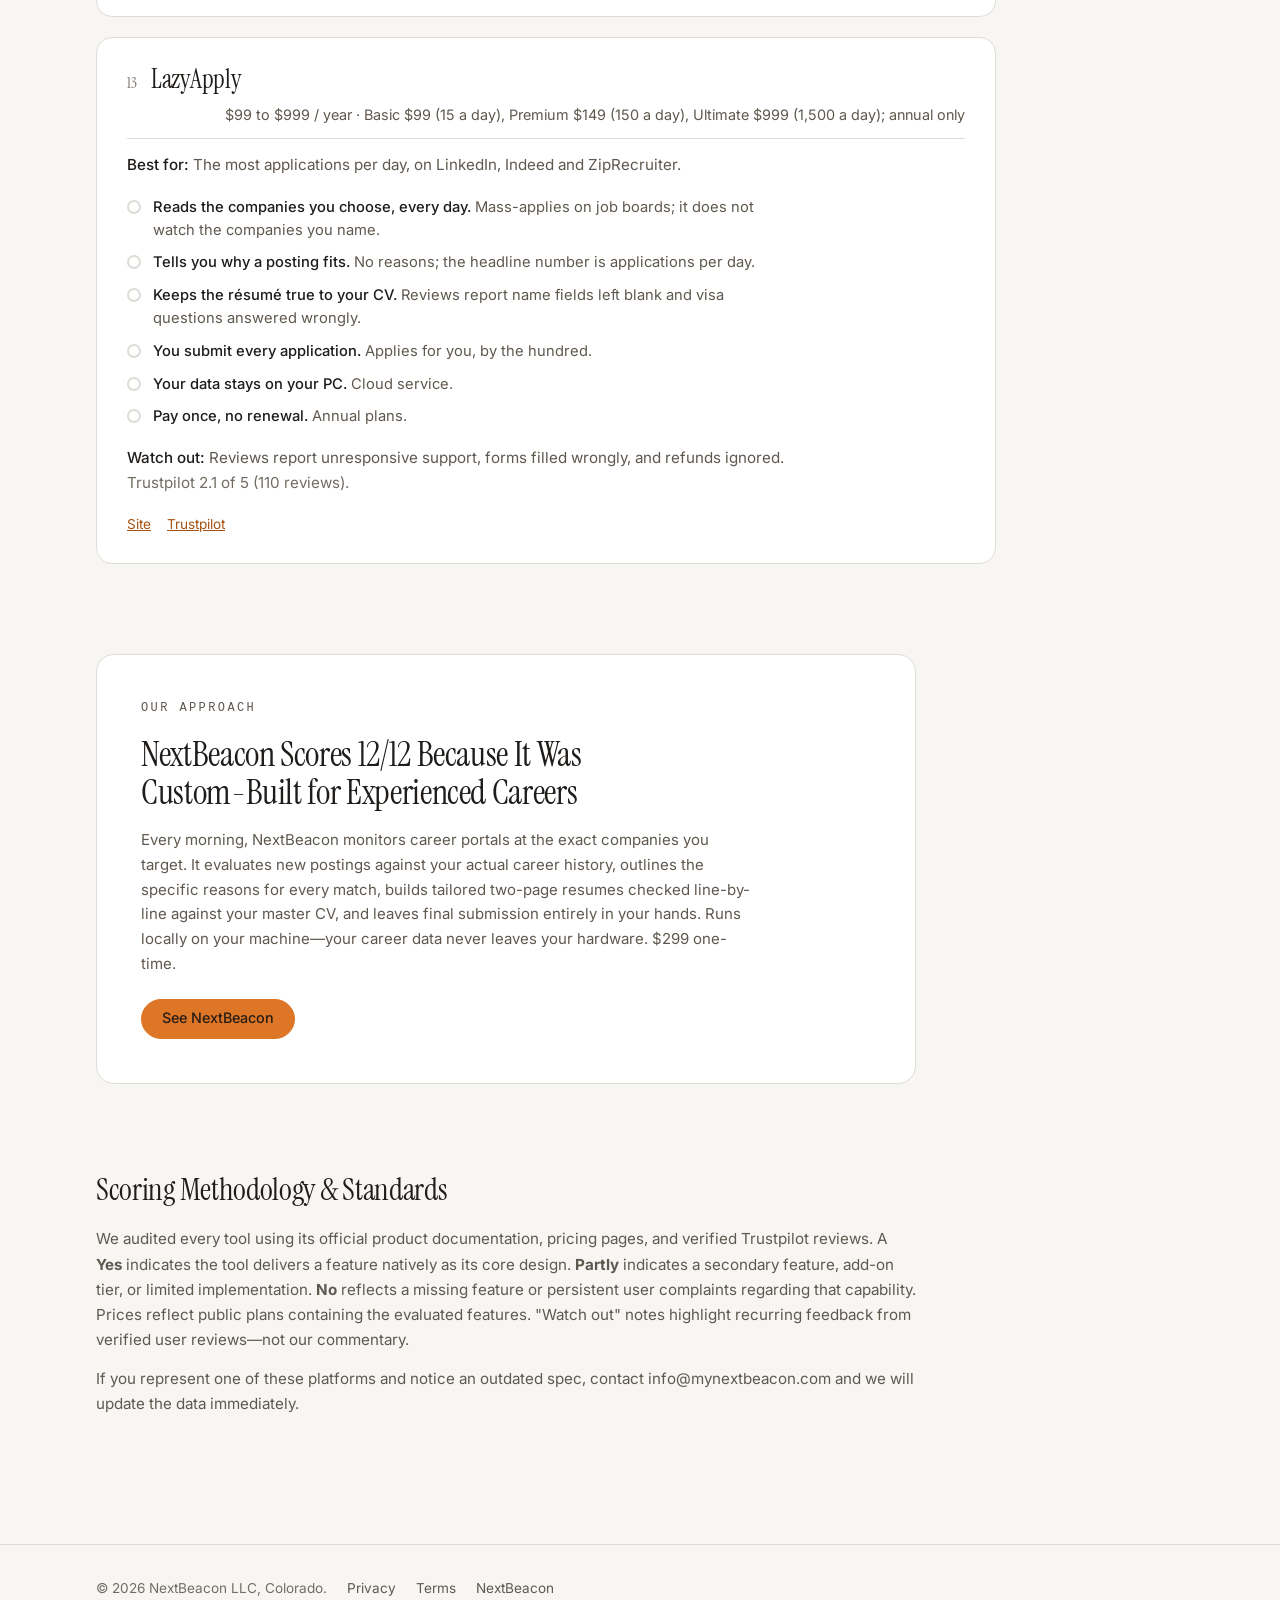
==== commit 45beac90: "Compare page: the header logo is the main site's size again (the score dots had reused its class nam" ====
--- a/compare/index.html
+++ b/compare/index.html
@@ -51,10 +51,10 @@
 td.tool b{font-weight:500}
 td.tool small{display:block;color:var(--faint);font-size:.82rem;margin-top:4px;max-width:34ch;line-height:1.45}
 td.price{white-space:nowrap}
-.mark{display:inline-block;width:14px;height:14px;border-radius:50%;border:2px solid var(--brand-text);vertical-align:-2px}
-.mark.y{background:var(--brand-text)}
-.mark.p{background:linear-gradient(90deg,var(--brand-text) 50%,transparent 50%)}
-.mark.n{border-color:var(--border)}
+.pip{display:inline-block;width:14px;height:14px;border-radius:50%;border:2px solid var(--brand-text);vertical-align:-2px}
+.pip.y{background:var(--brand-text)}
+.pip.p{background:linear-gradient(90deg,var(--brand-text) 50%,transparent 50%)}
+.pip.n{border-color:var(--border)}
 td.total{font:400 1.25rem/1 var(--serif);white-space:nowrap}
 td.total small{font:400 .75rem var(--sans);color:var(--faint)}
 .key{display:flex;flex-wrap:wrap;gap:18px;font-size:.85rem;color:var(--muted);margin-bottom:0}
@@ -70,7 +70,7 @@
 .cardt p{color:var(--muted);font-size:.95rem;line-height:1.6;max-width:72ch}
 .cardt .why{display:grid;gap:10px;font-size:.92rem;line-height:1.55;color:var(--muted);padding:4px 0;margin:0;list-style:none;max-width:72ch}
 .cardt .why li{display:grid;grid-template-columns:18px 1fr;gap:8px;align-items:start}
-.cardt .why li .mark{margin-top:4px}
+.cardt .why li .pip{margin-top:4px}
 .cardt .links{display:flex;flex-wrap:wrap;gap:16px;font-size:.85rem;padding-top:4px}
 .cardt .links a{color:var(--brand-text)}
 .cta{border:1px solid var(--border);border-radius:18px;background:var(--surface);padding:clamp(28px,4vw,44px);display:grid;gap:16px;max-width:820px}
@@ -116,7 +116,7 @@
       <thead><tr><th>#</th><th>Tool</th><th>Price</th><th class="c" title="Reads the companies you choose, every day">Companies</th><th class="c" title="Tells you why a posting fits">Reasons</th><th class="c" title="Keeps the résumé true to your CV">True</th><th class="c" title="You submit every application">You submit</th><th class="c" title="Your data stays on your PC">Private</th><th class="c" title="Pay once, no renewal">Pay once</th><th>Score</th></tr></thead>
       <tbody id="rows"></tbody>
     </table></div>
-    <div class="key"><span><i class="mark y"></i> yes</span><span><i class="mark p"></i> partly</span><span><i class="mark n"></i> no</span></div>
+    <div class="key"><span><i class="pip y"></i> yes</span><span><i class="pip p"></i> partly</span><span><i class="pip n"></i> no</span></div>
     <h2 class="serif cards-head">Tool by Tool</h2>
     <div class="cards" id="cards"></div>
   </section>
@@ -167,7 +167,7 @@
   ];
   const critBox = document.getElementById('crit');
   critBox.innerHTML = CRITERIA.map((c) => `<div class="item"><b>${c.name}</b><span>${c.why}</span></div>`).join('');
-  const markHtml = (v) => `<i class="mark ${v === 2 ? 'y' : v === 1 ? 'p' : 'n'}" aria-label="${v === 2 ? 'yes' : v === 1 ? 'partly' : 'no'}"></i>`;
+  const markHtml = (v) => `<i class="pip ${v === 2 ? 'y' : v === 1 ? 'p' : 'n'}" aria-label="${v === 2 ? 'yes' : v === 1 ? 'partly' : 'no'}"></i>`;
   const esc = (s) => String(s).replace(/&/g, '&amp;').replace(/</g, '&lt;');
   function render() {
     const on = CRITERIA.map((c) => c.k);
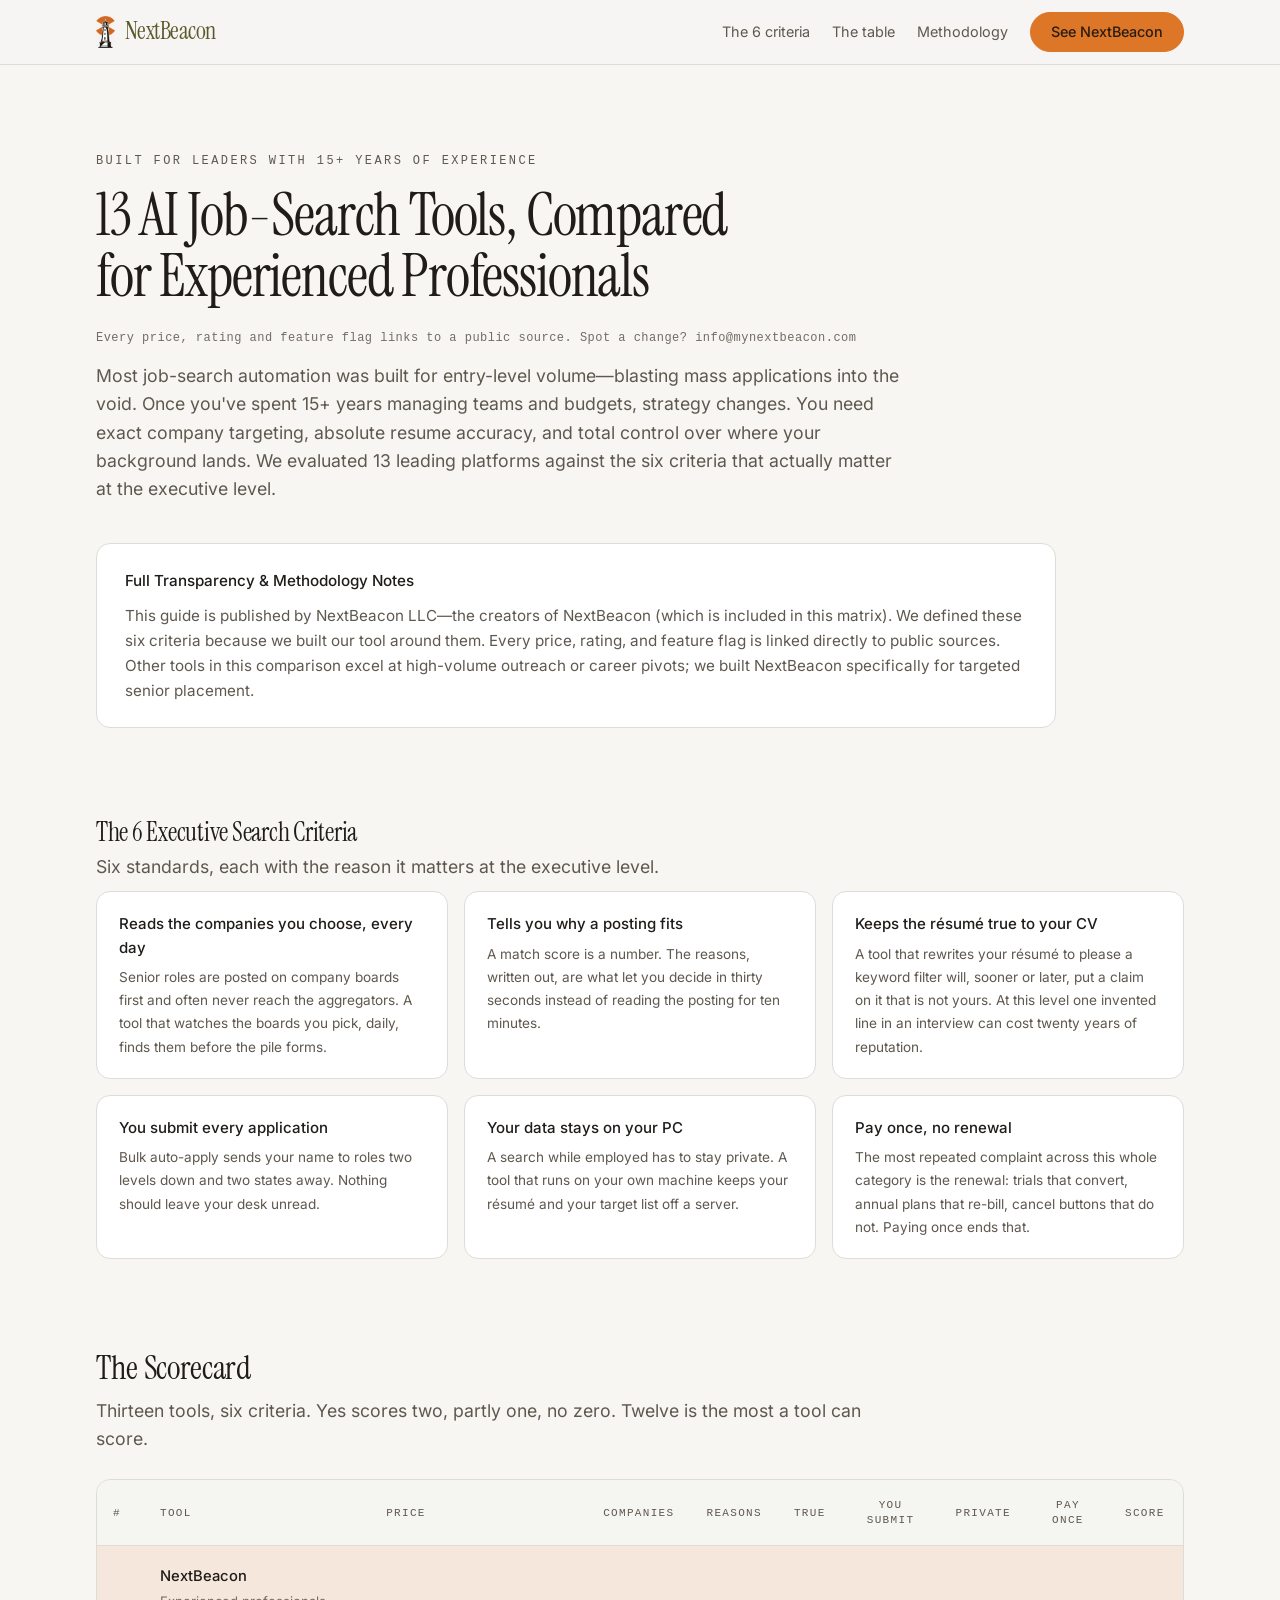
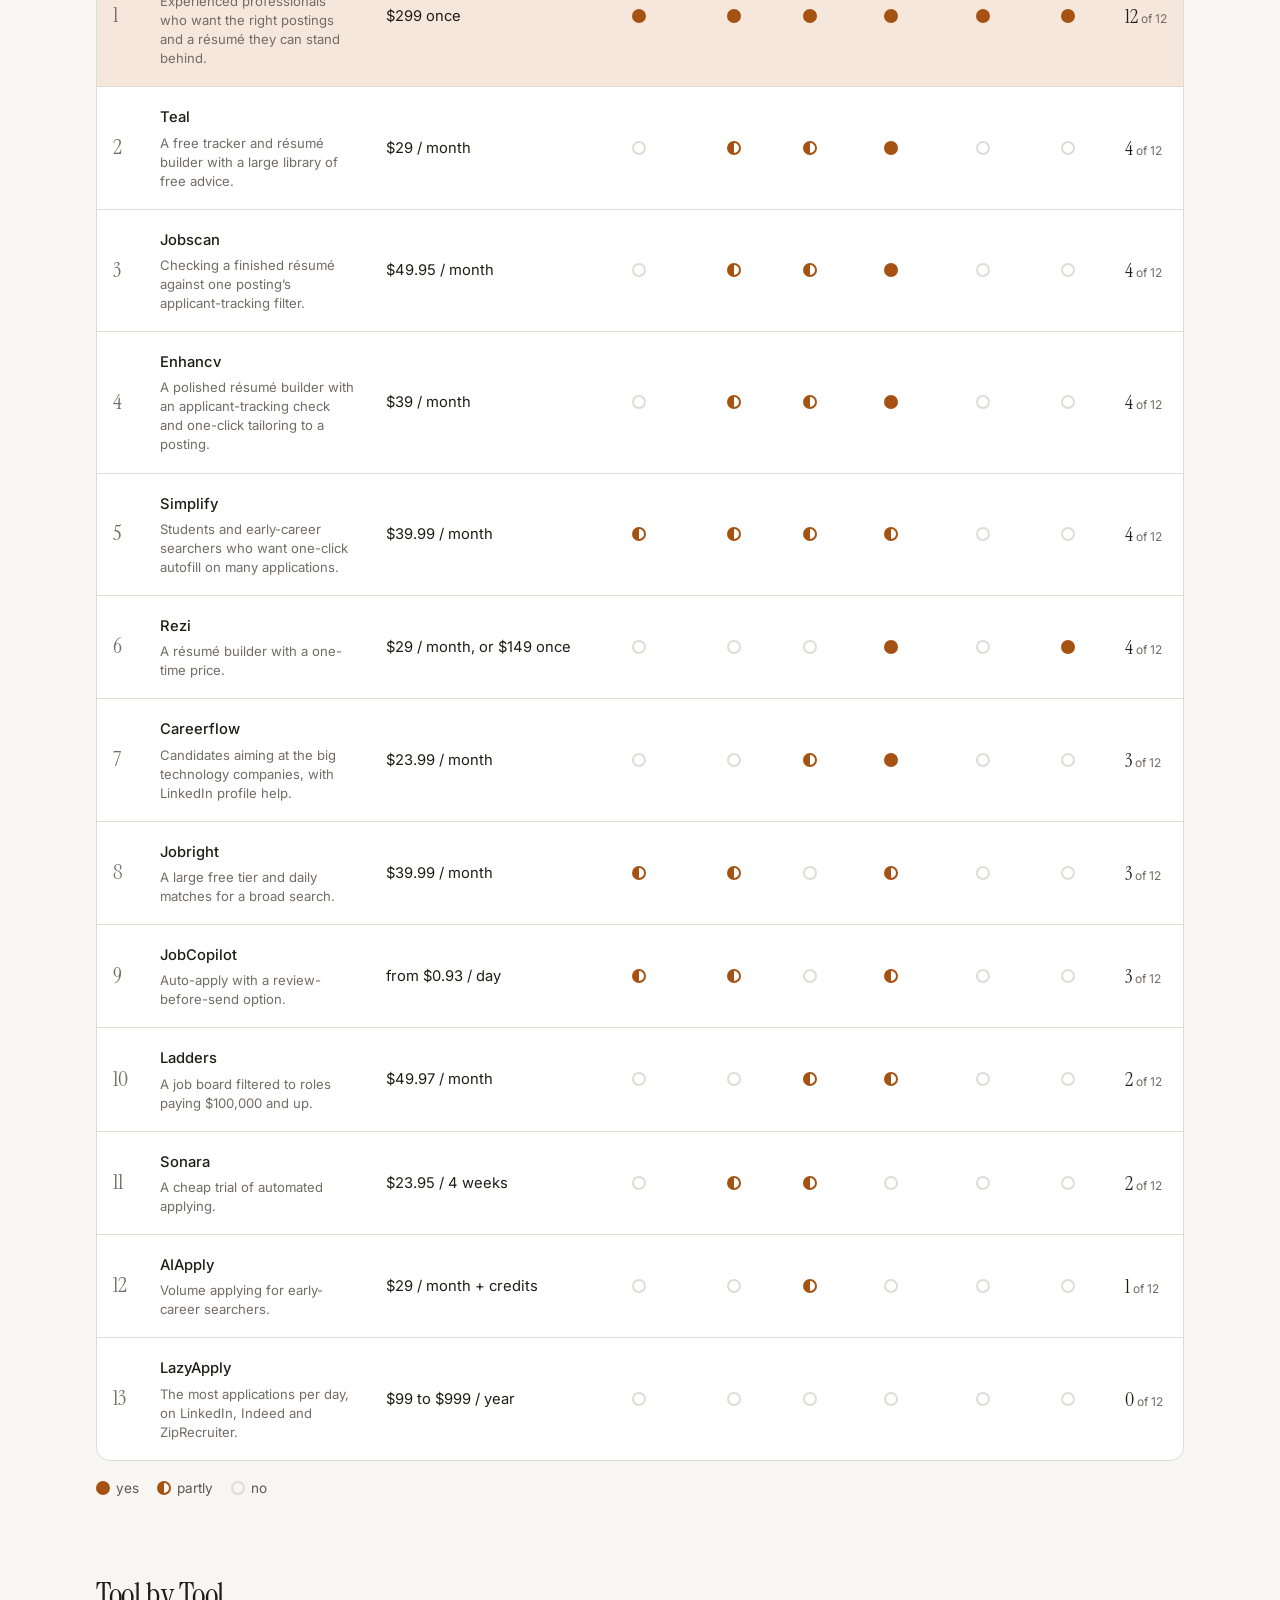
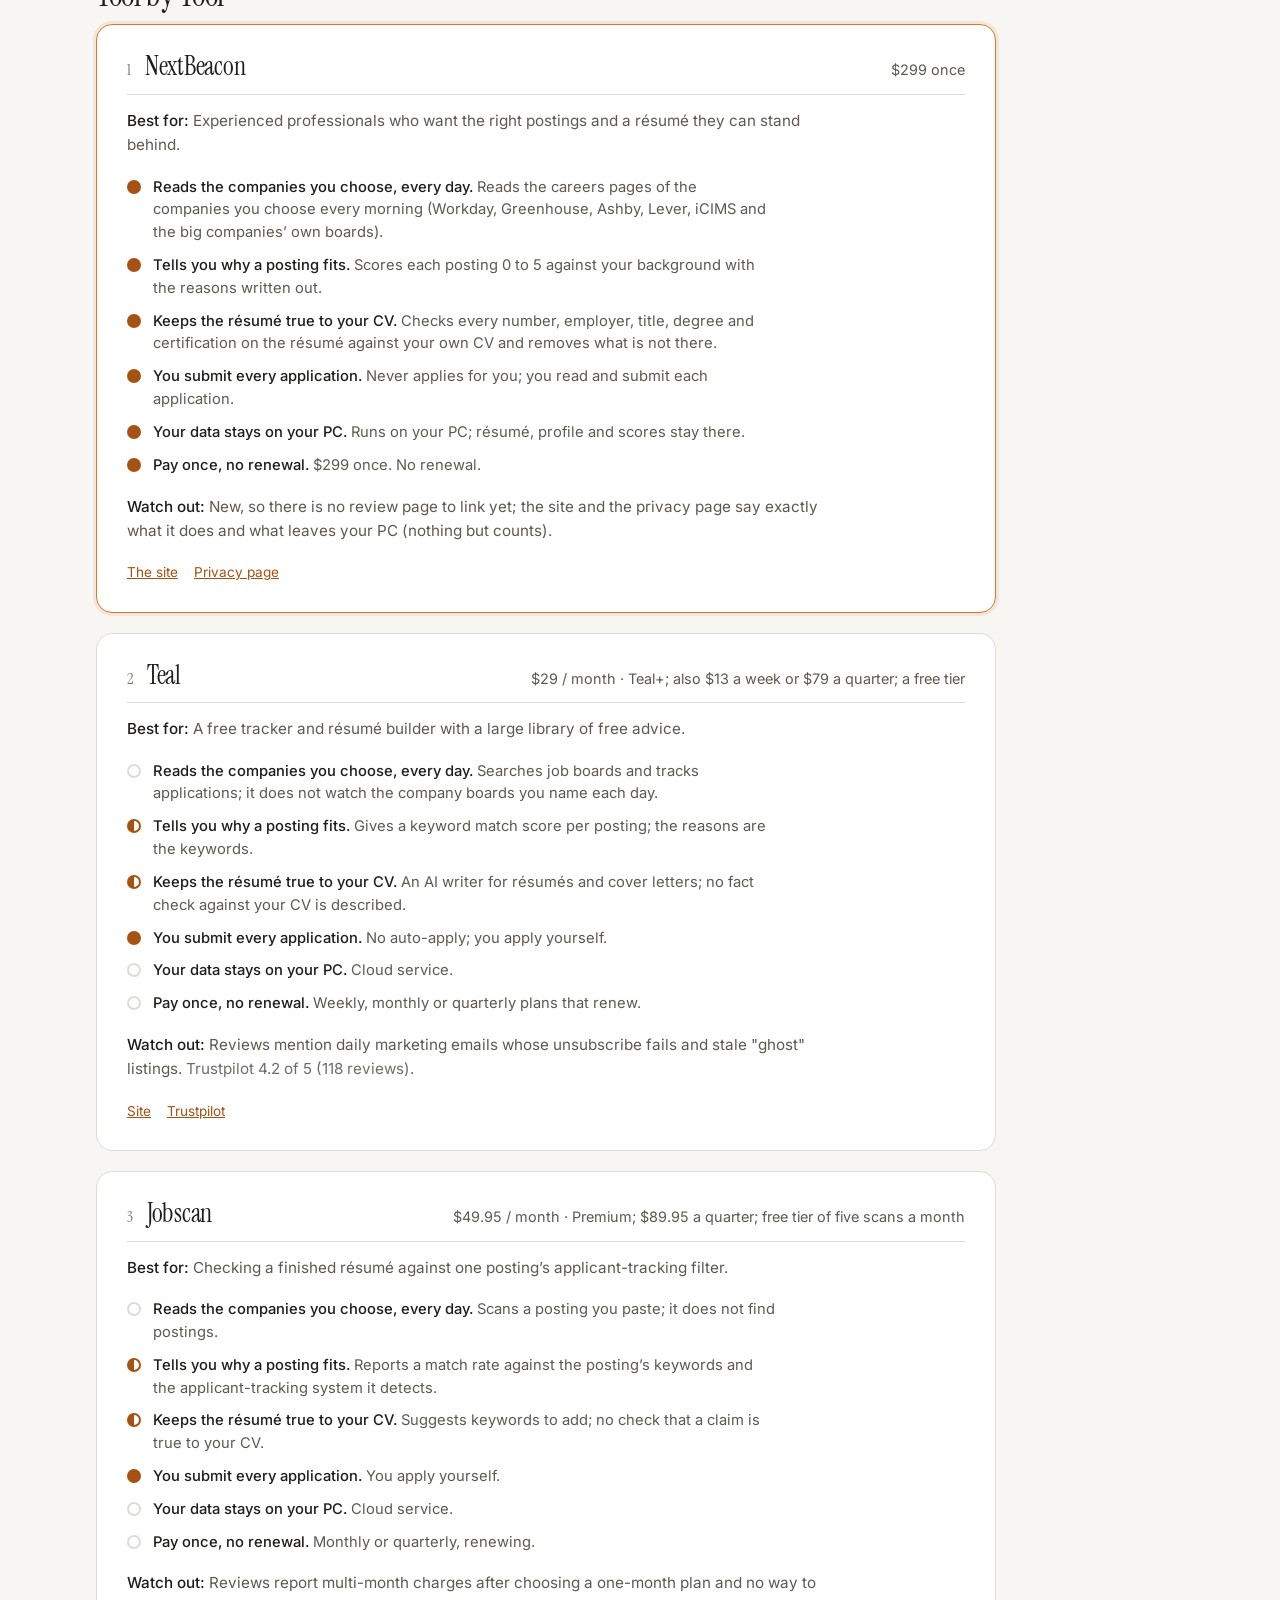
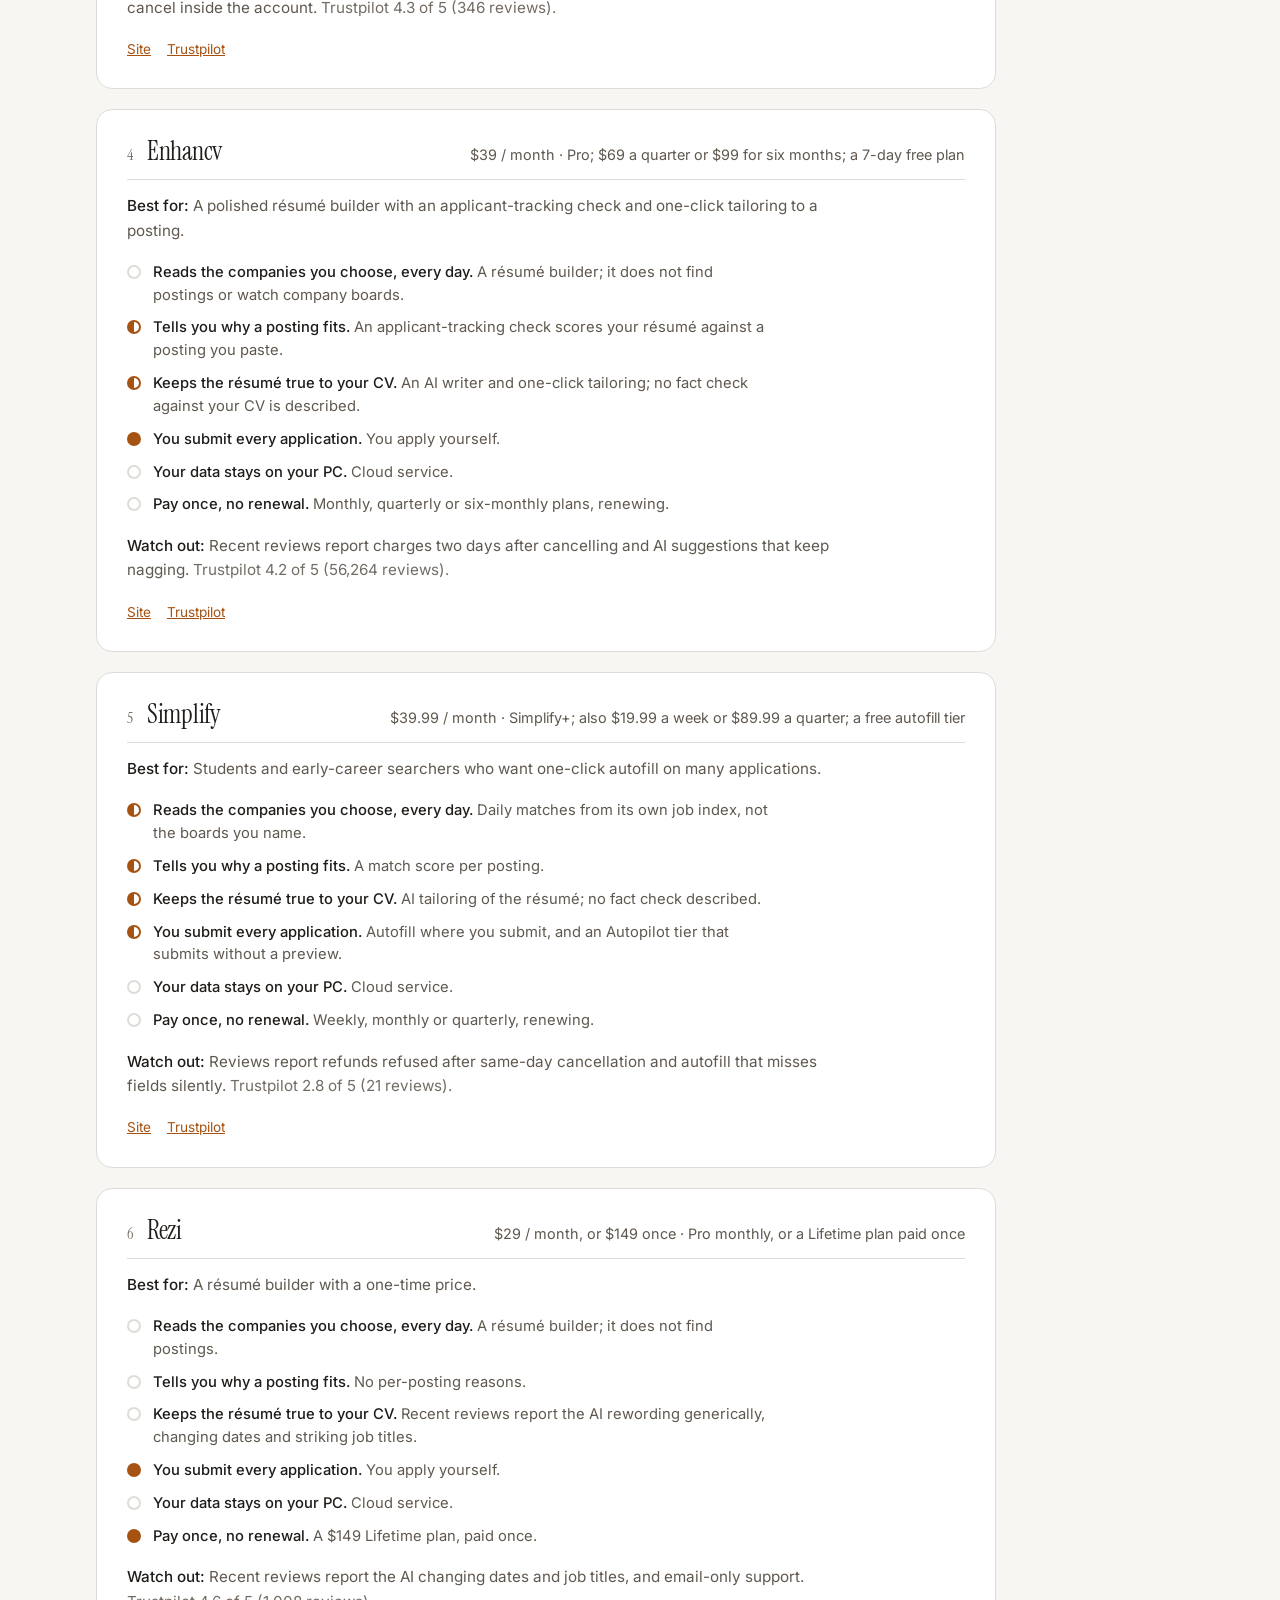
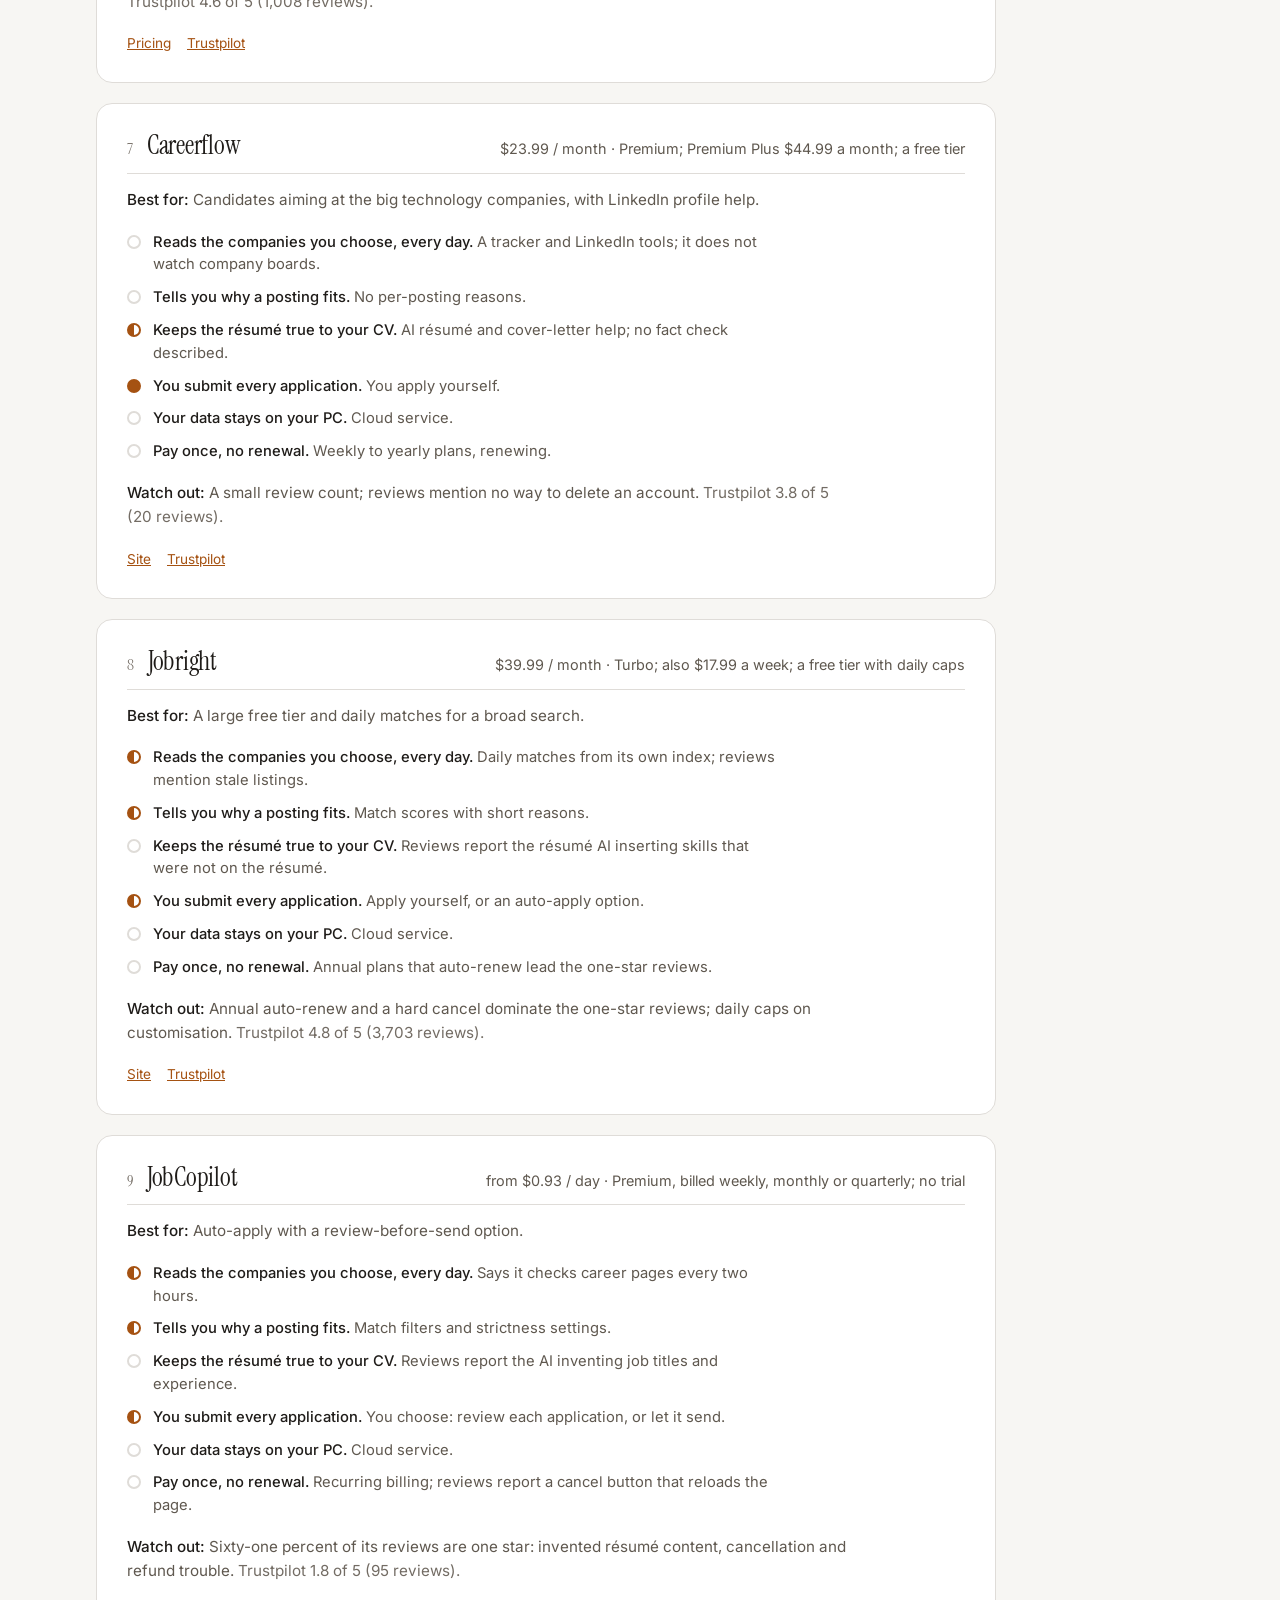
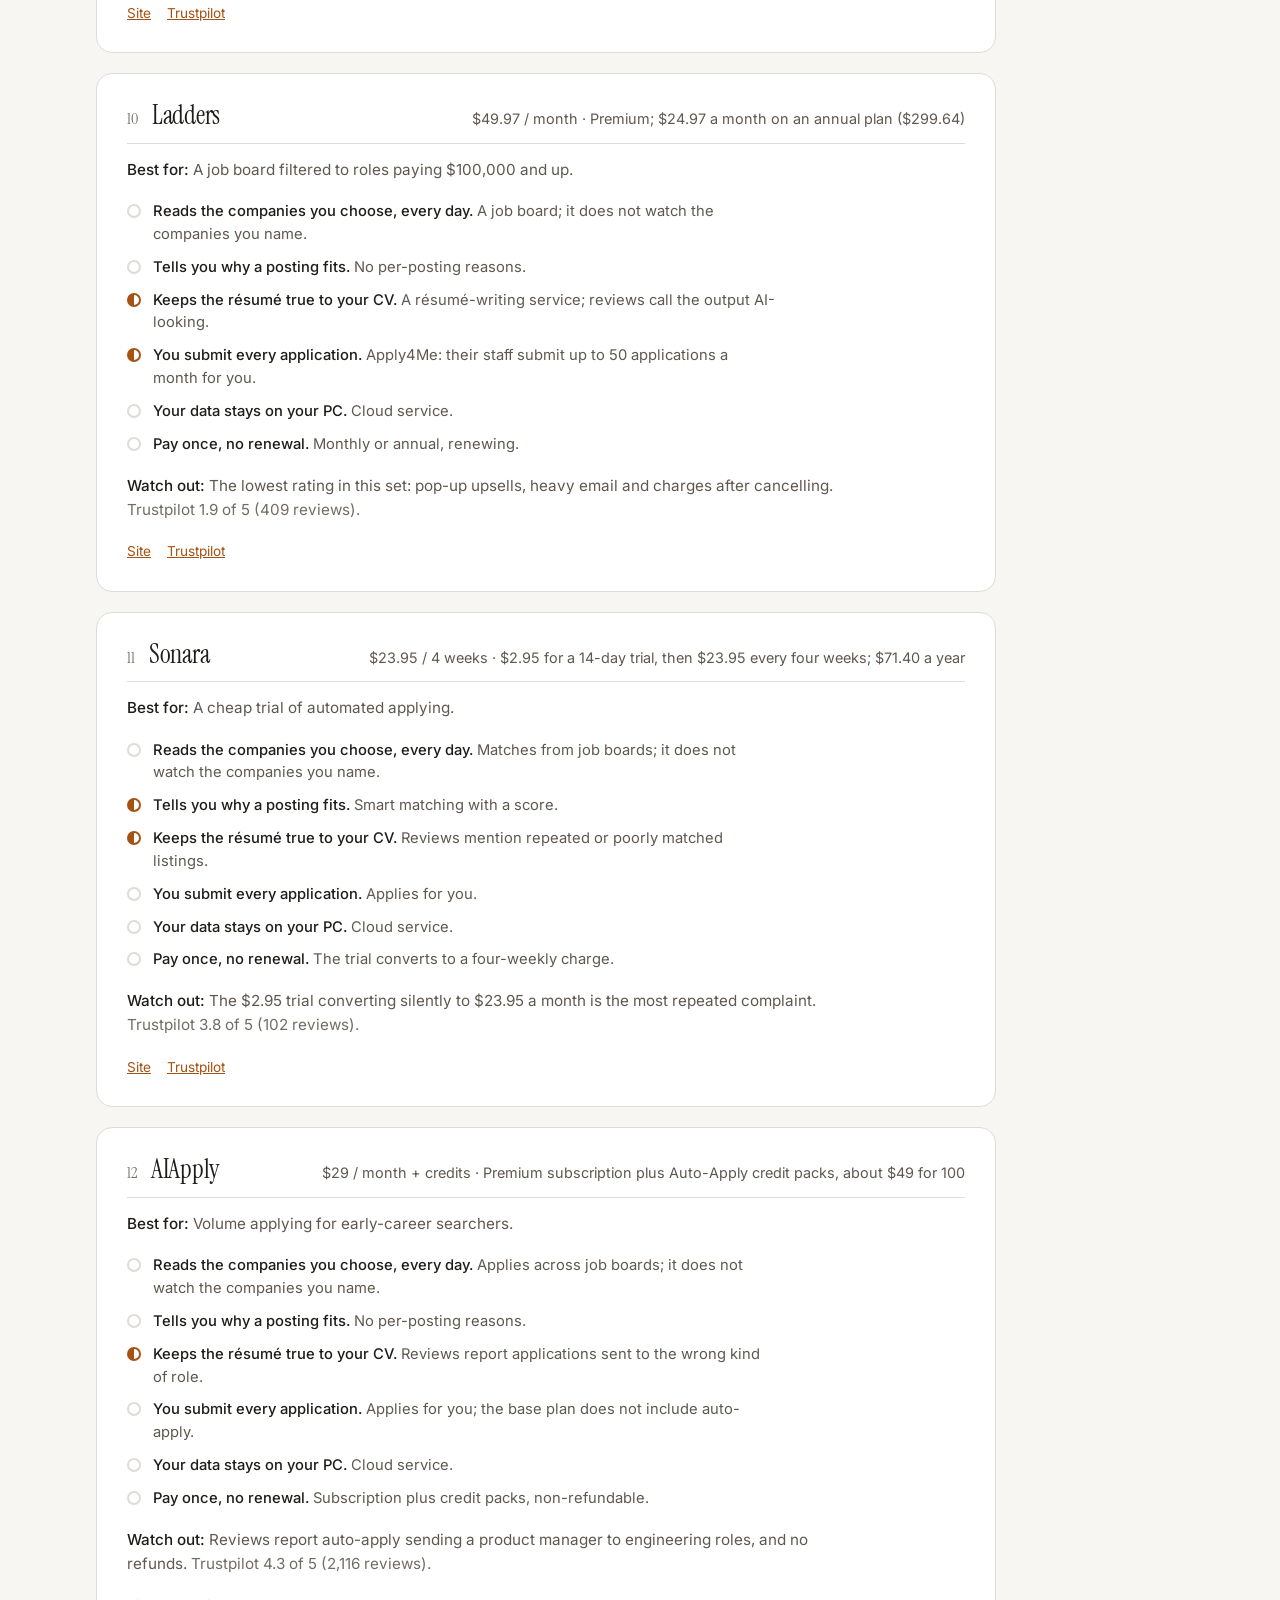
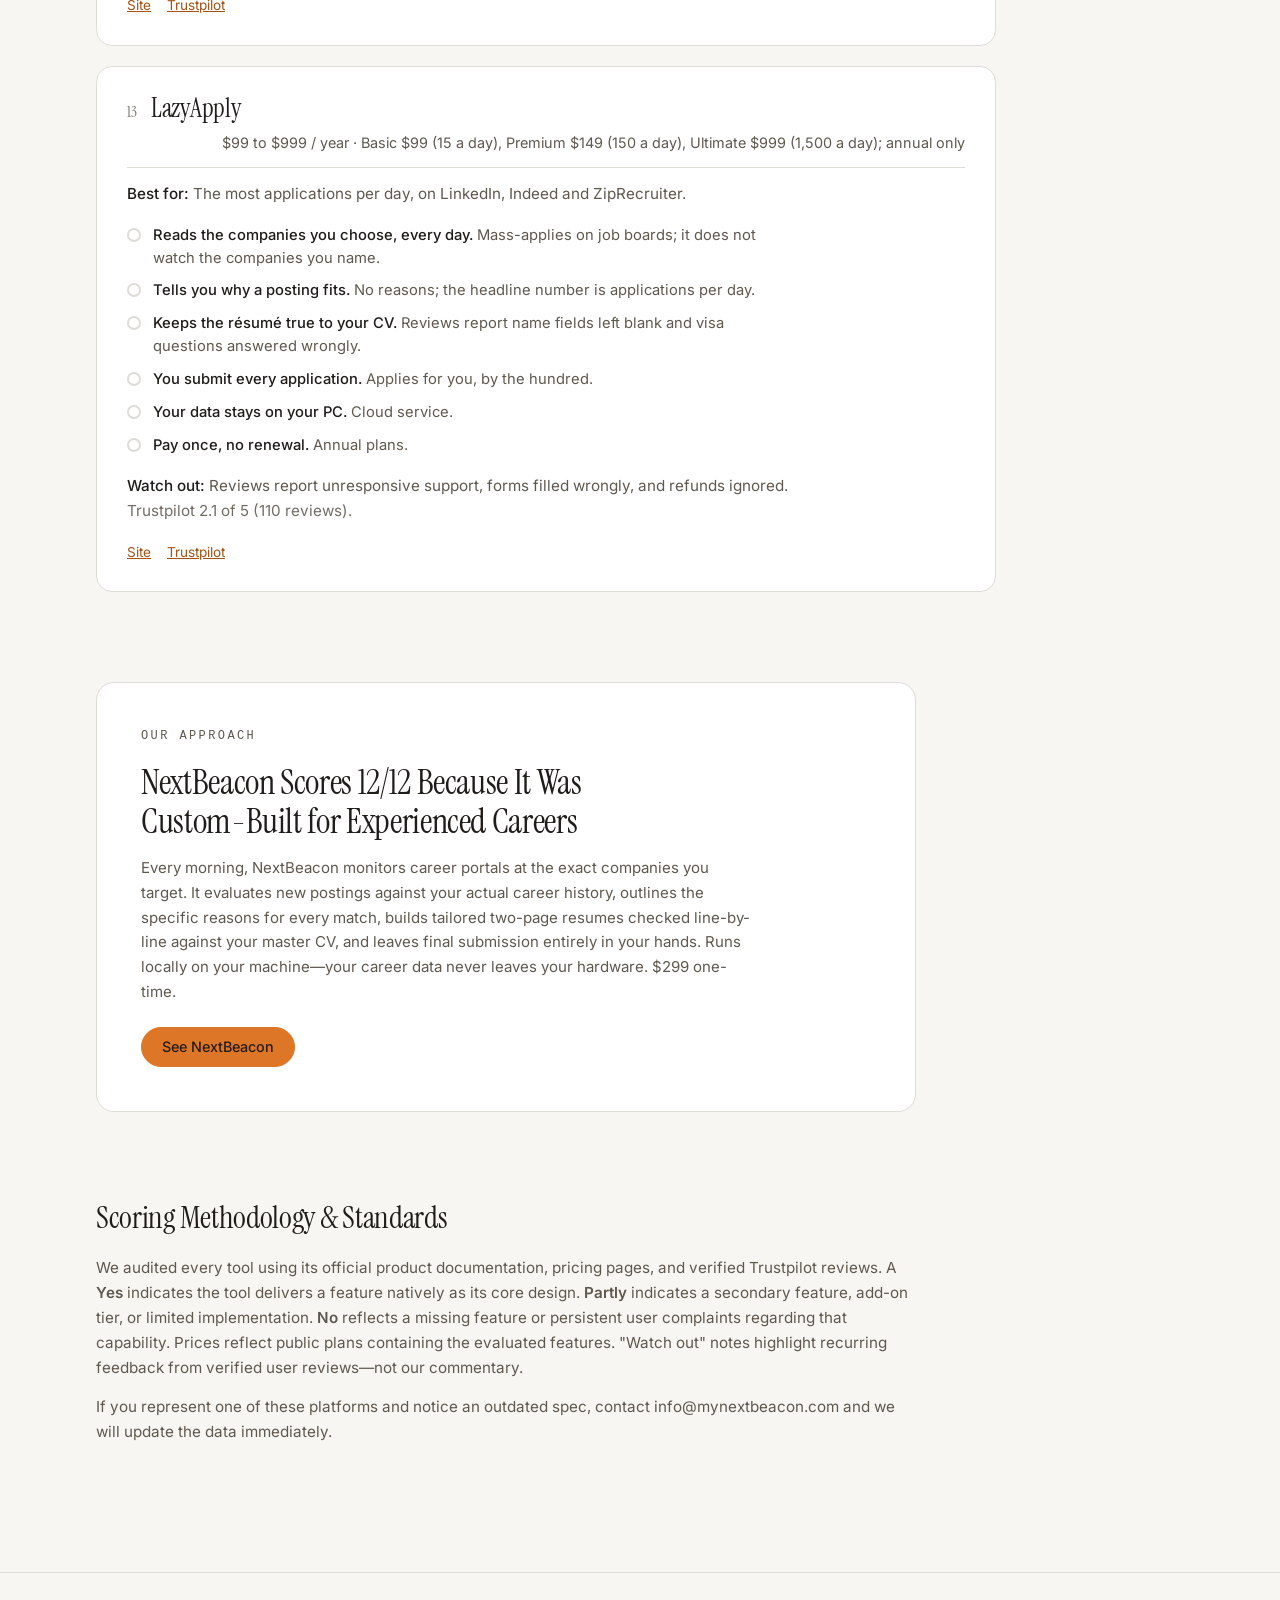
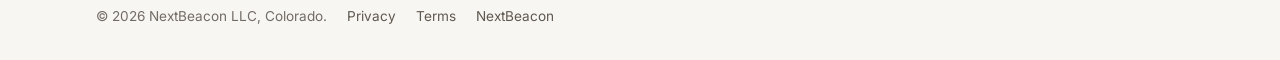
==== commit 43e2e45e: "Fonts served from the site itself: Inter and Instrument Serif as woff2, no request to Google (B-067)" ====
--- a/compare/index.html
+++ b/compare/index.html
@@ -15,9 +15,7 @@
 <meta name="twitter:card" content="summary_large_image">
 <link rel="canonical" href="https://mynextbeacon.com/compare/">
 <link rel="icon" type="image/png" href="../favicon.png">
-<link rel="preconnect" href="https://fonts.googleapis.com">
-<link rel="preconnect" href="https://fonts.gstatic.com" crossorigin>
-<link href="https://fonts.googleapis.com/css2?family=Inter:wght@400;500;600&family=Instrument+Serif:ital@0;1&display=swap" rel="stylesheet">
+<link rel="stylesheet" href="../fonts/fonts.css">
 <link rel="stylesheet" href="../page.css">
 <style>
 /* The comparison page (Rob, 2026-10-31: "a stood up site with real comparisons with NextBeacon on top").
--- a/fonts/fonts.css
+++ b/fonts/fonts.css
@@ -0,0 +1,8 @@
+/* NextBeacon: Inter and Instrument Serif, served from this site (no request to any other host).
+   Both are open fonts under the SIL Open Font License 1.1; see OFL.txt in this folder. */
+@font-face{font-family:'Instrument Serif';font-style:italic;font-weight:400;font-display:swap;src:url(instrument-serif-italic-latin-ext.woff2) format('woff2');unicode-range:U+0100-02BA, U+02BD-02C5, U+02C7-02CC, U+02CE-02D7, U+02DD-02FF, U+0304, U+0308, U+0329, U+1D00-1DBF, U+1E00-1E9F, U+1EF2-1EFF, U+2020, U+20A0-20AB, U+20AD-20C4, U+2113, U+2C60-2C7F, U+A720-A7FF}
+@font-face{font-family:'Instrument Serif';font-style:italic;font-weight:400;font-display:swap;src:url(instrument-serif-italic-latin.woff2) format('woff2');unicode-range:U+0000-00FF, U+0131, U+0152-0153, U+02BB-02BC, U+02C6, U+02DA, U+02DC, U+0304, U+0308, U+0329, U+2000-206F, U+20AC, U+2122, U+2191, U+2193, U+2212, U+2215, U+FEFF, U+FFFD}
+@font-face{font-family:'Instrument Serif';font-style:normal;font-weight:400;font-display:swap;src:url(instrument-serif-latin-ext.woff2) format('woff2');unicode-range:U+0100-02BA, U+02BD-02C5, U+02C7-02CC, U+02CE-02D7, U+02DD-02FF, U+0304, U+0308, U+0329, U+1D00-1DBF, U+1E00-1E9F, U+1EF2-1EFF, U+2020, U+20A0-20AB, U+20AD-20C4, U+2113, U+2C60-2C7F, U+A720-A7FF}
+@font-face{font-family:'Instrument Serif';font-style:normal;font-weight:400;font-display:swap;src:url(instrument-serif-latin.woff2) format('woff2');unicode-range:U+0000-00FF, U+0131, U+0152-0153, U+02BB-02BC, U+02C6, U+02DA, U+02DC, U+0304, U+0308, U+0329, U+2000-206F, U+20AC, U+2122, U+2191, U+2193, U+2212, U+2215, U+FEFF, U+FFFD}
+@font-face{font-family:'Inter';font-style:normal;font-weight:400 600;font-display:swap;src:url(inter-latin-ext.woff2) format('woff2');unicode-range:U+0100-02BA, U+02BD-02C5, U+02C7-02CC, U+02CE-02D7, U+02DD-02FF, U+0304, U+0308, U+0329, U+1D00-1DBF, U+1E00-1E9F, U+1EF2-1EFF, U+2020, U+20A0-20AB, U+20AD-20C4, U+2113, U+2C60-2C7F, U+A720-A7FF}
+@font-face{font-family:'Inter';font-style:normal;font-weight:400 600;font-display:swap;src:url(inter-latin.woff2) format('woff2');unicode-range:U+0000-00FF, U+0131, U+0152-0153, U+02BB-02BC, U+02C6, U+02DA, U+02DC, U+0304, U+0308, U+0329, U+2000-206F, U+20AC, U+2122, U+2191, U+2193, U+2212, U+2215, U+FEFF, U+FFFD}
--- a/page.css
+++ b/page.css
@@ -60,9 +60,12 @@
 .steps{counter-reset:s;display:grid;gap:12px;padding:0;margin:0;list-style:none}
 .steps li{position:relative;padding:16px 18px 16px 58px;border:1px solid var(--border);border-radius:12px;background:color-mix(in srgb,var(--surface) 70%,transparent);color:var(--muted)}
 .steps li::before{counter-increment:s;content:counter(s);position:absolute;left:18px;top:14px;width:28px;height:28px;border-radius:50%;background:var(--brand-soft);color:var(--brand-text);display:grid;place-items:center;font:500 13px/1 var(--mono)}
-.steps li b{display:block;color:var(--fg);font-weight:500;margin-bottom:2px}
+.steps li>b:first-child{display:block;color:var(--fg);font-weight:500;margin-bottom:2px}
+.steps li b{color:var(--fg);font-weight:500}
 footer{border-top:1px solid var(--border);padding-block:28px 44px;color:var(--faint);font-size:.82rem}
 footer .wrap{display:flex;flex-wrap:wrap;align-items:center;gap:8px 22px}
 footer a{color:var(--muted);text-decoration:none}
 footer a:hover{color:var(--fg)}
 footer span{color:var(--faint)}
+footer a.social{display:inline-flex;align-items:center;line-height:0}
+footer a.social svg{display:block}
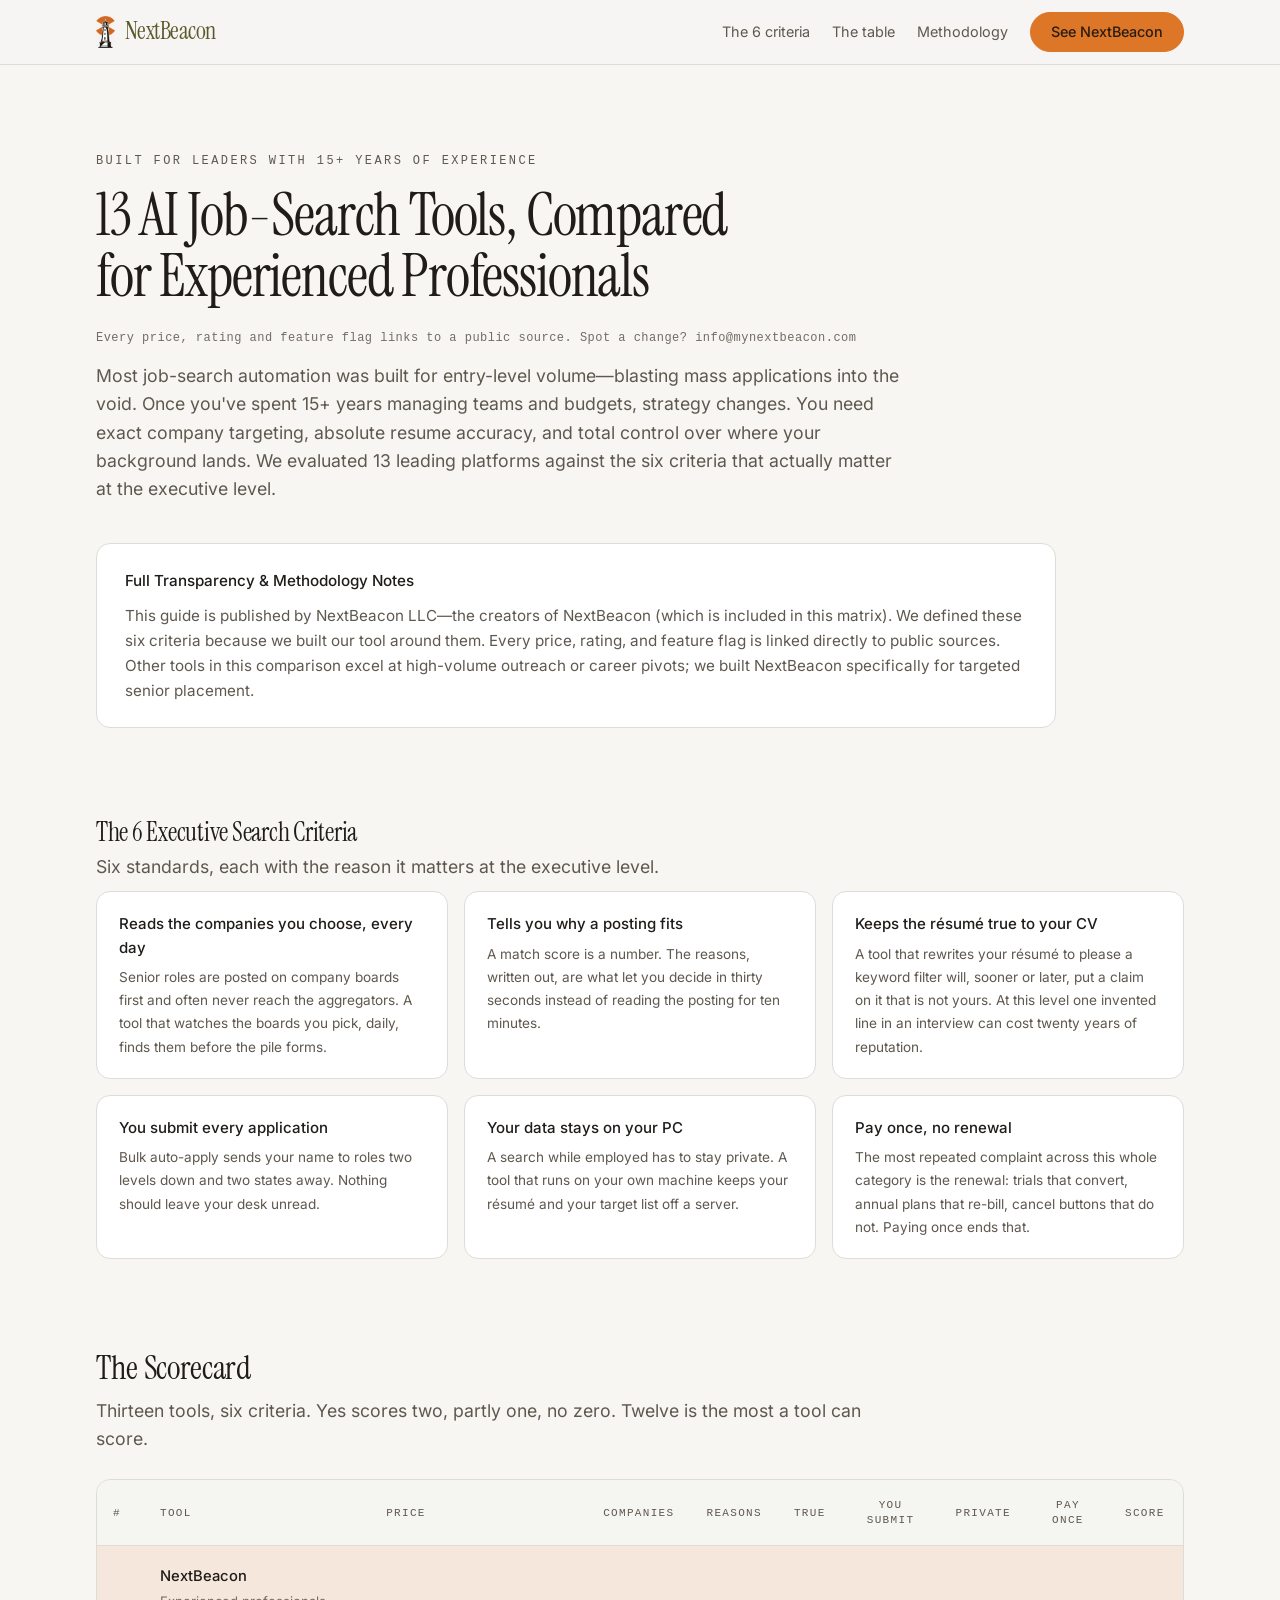
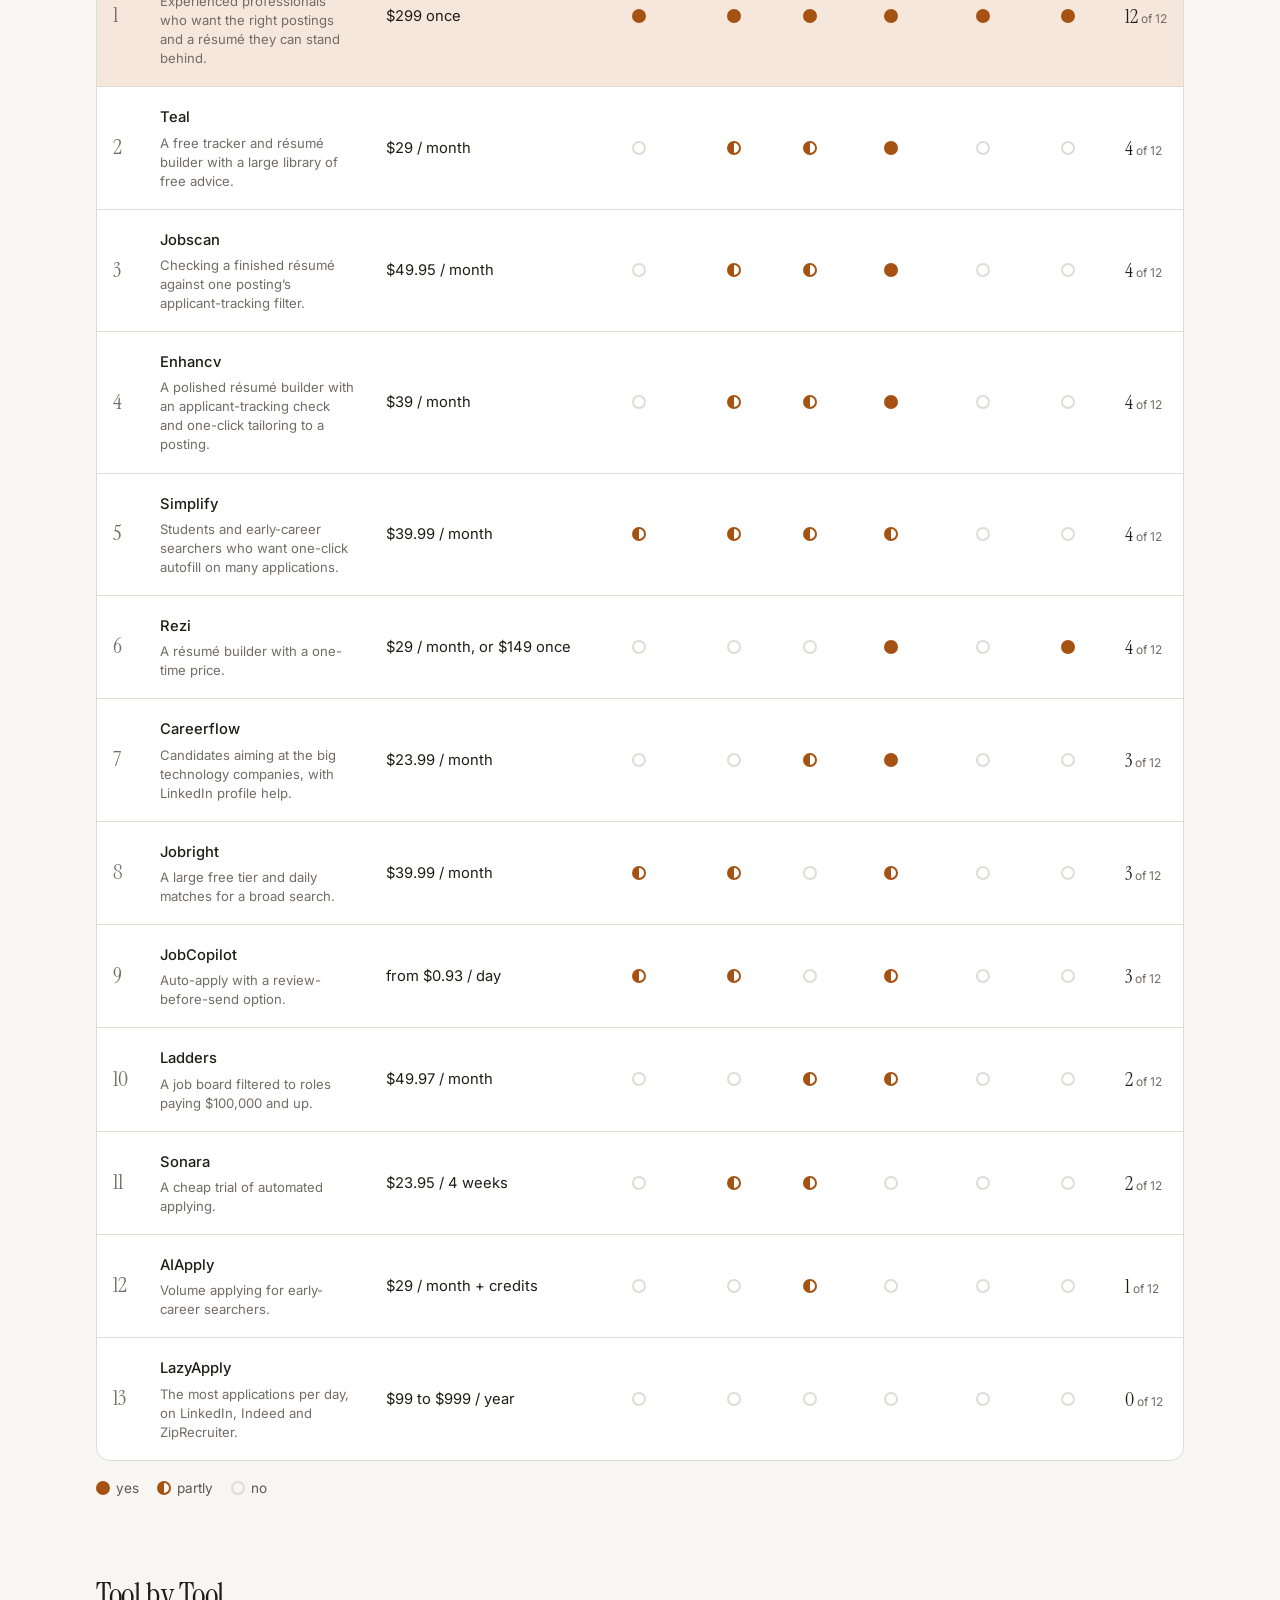
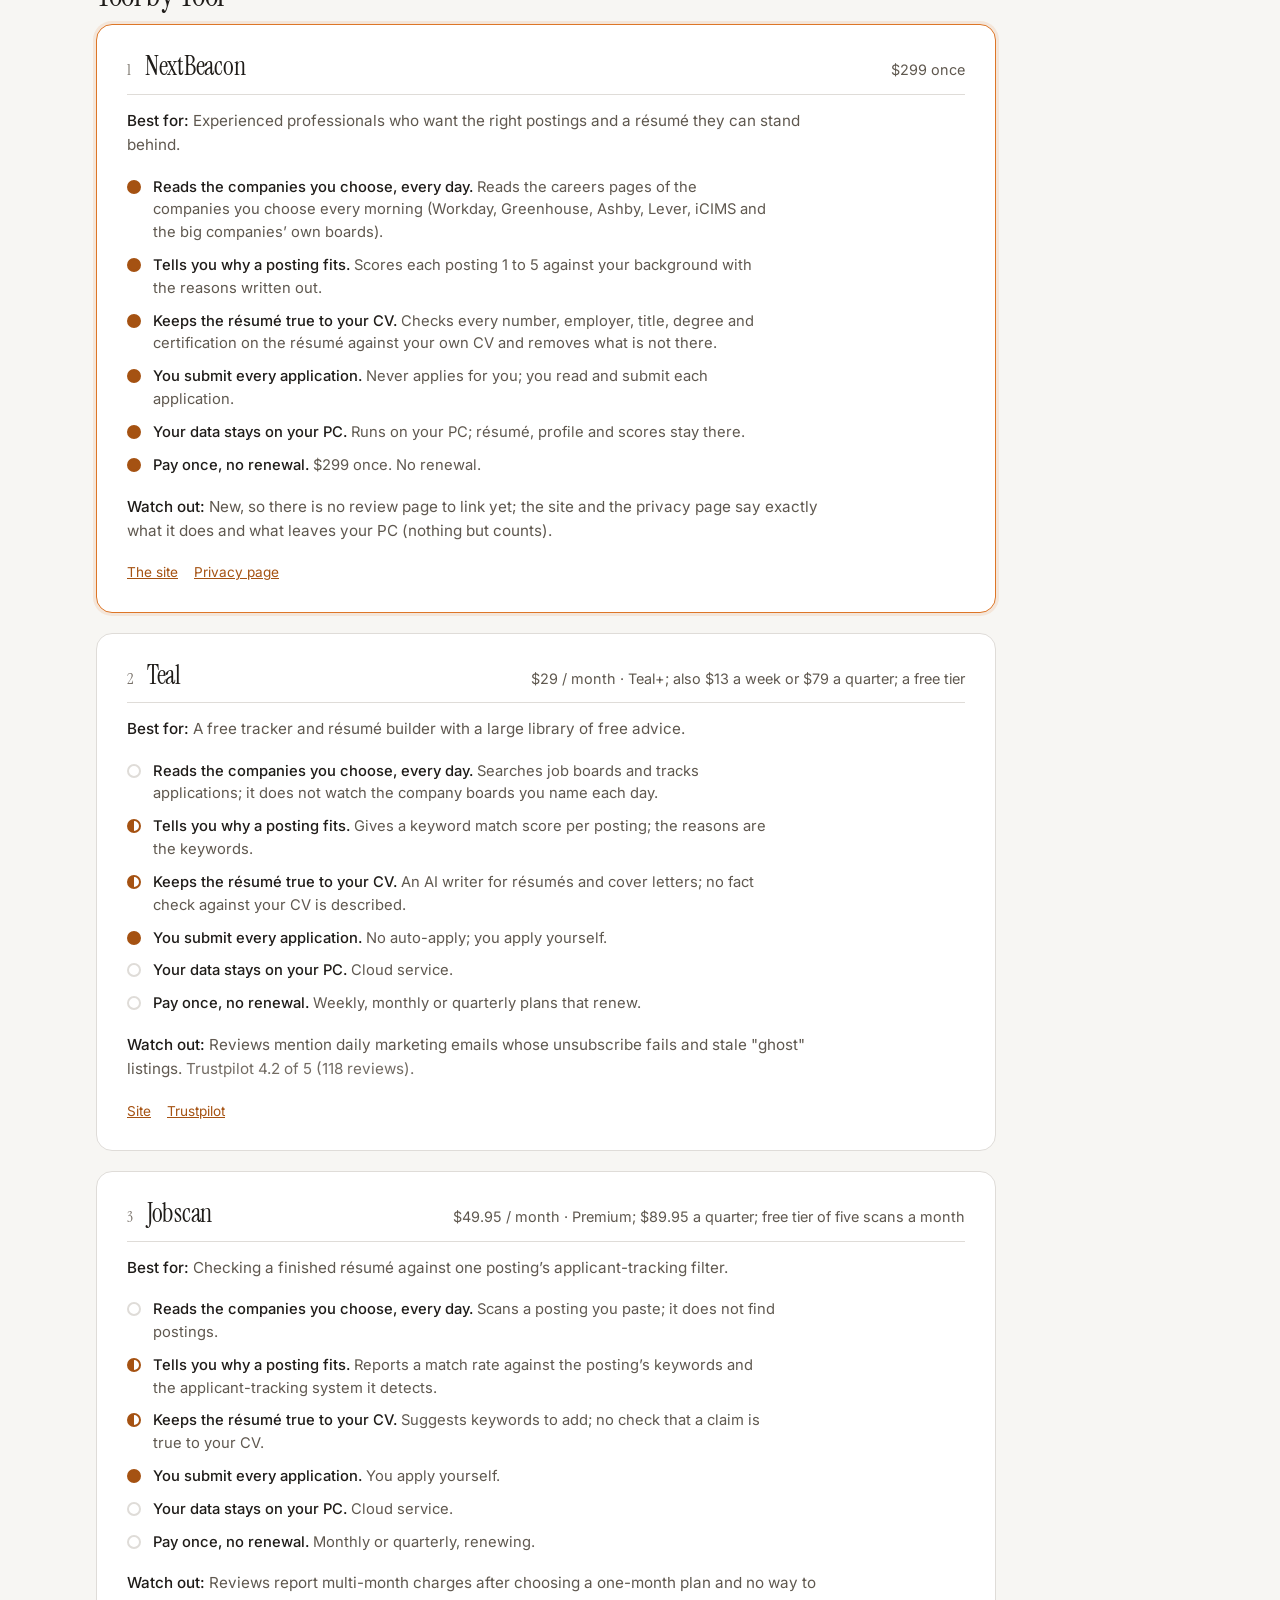
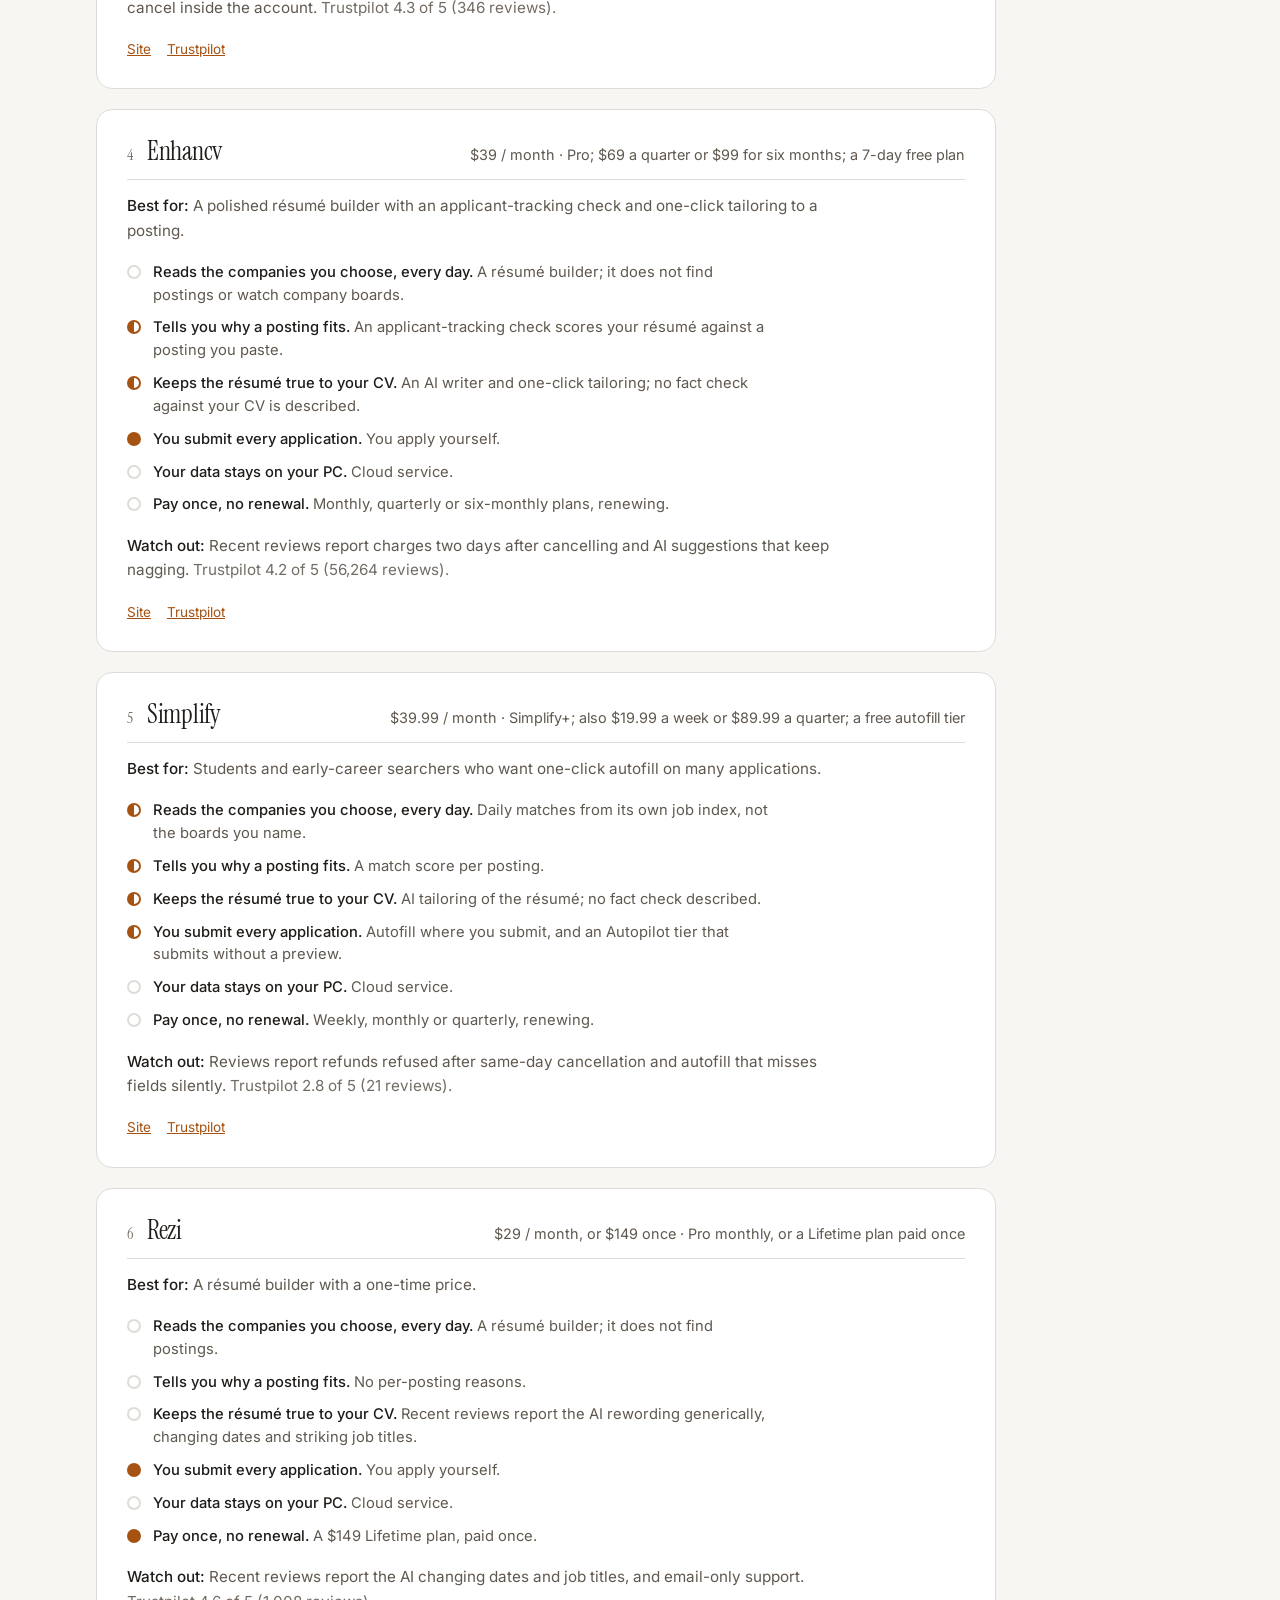
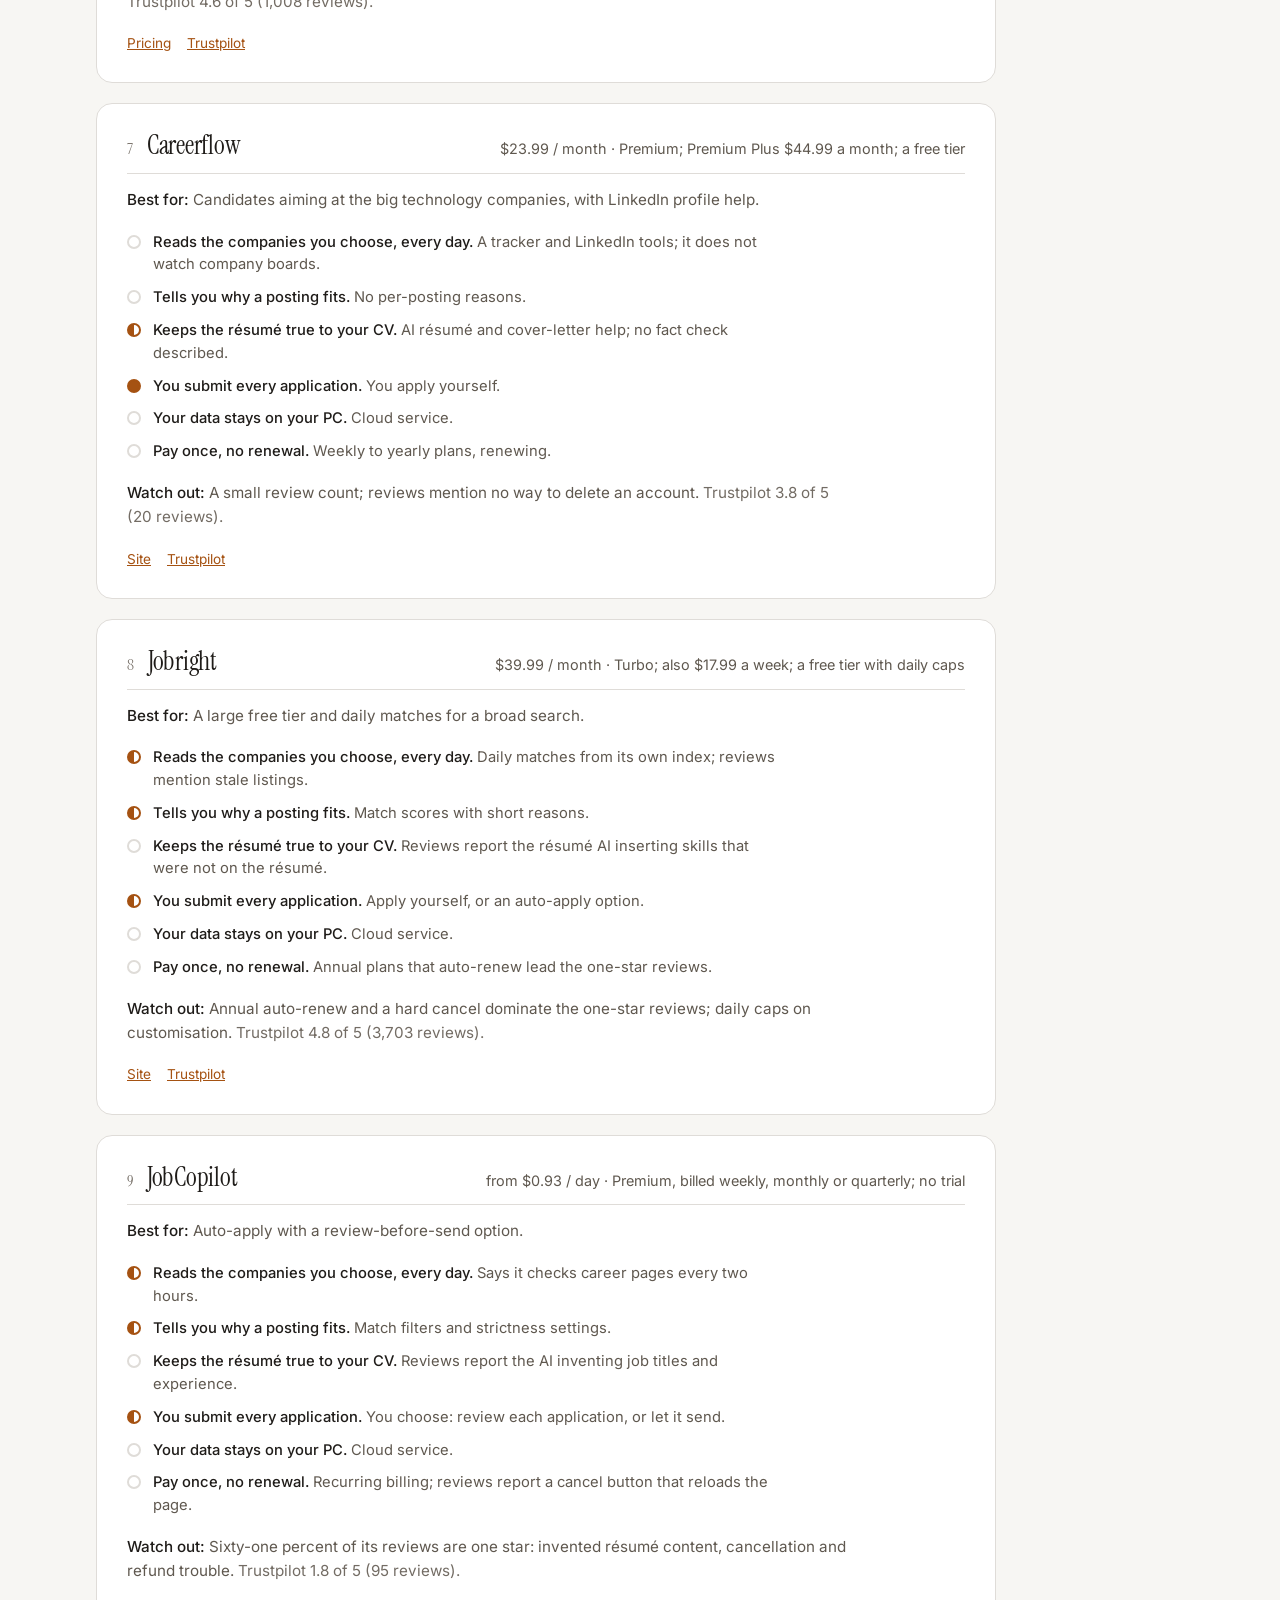
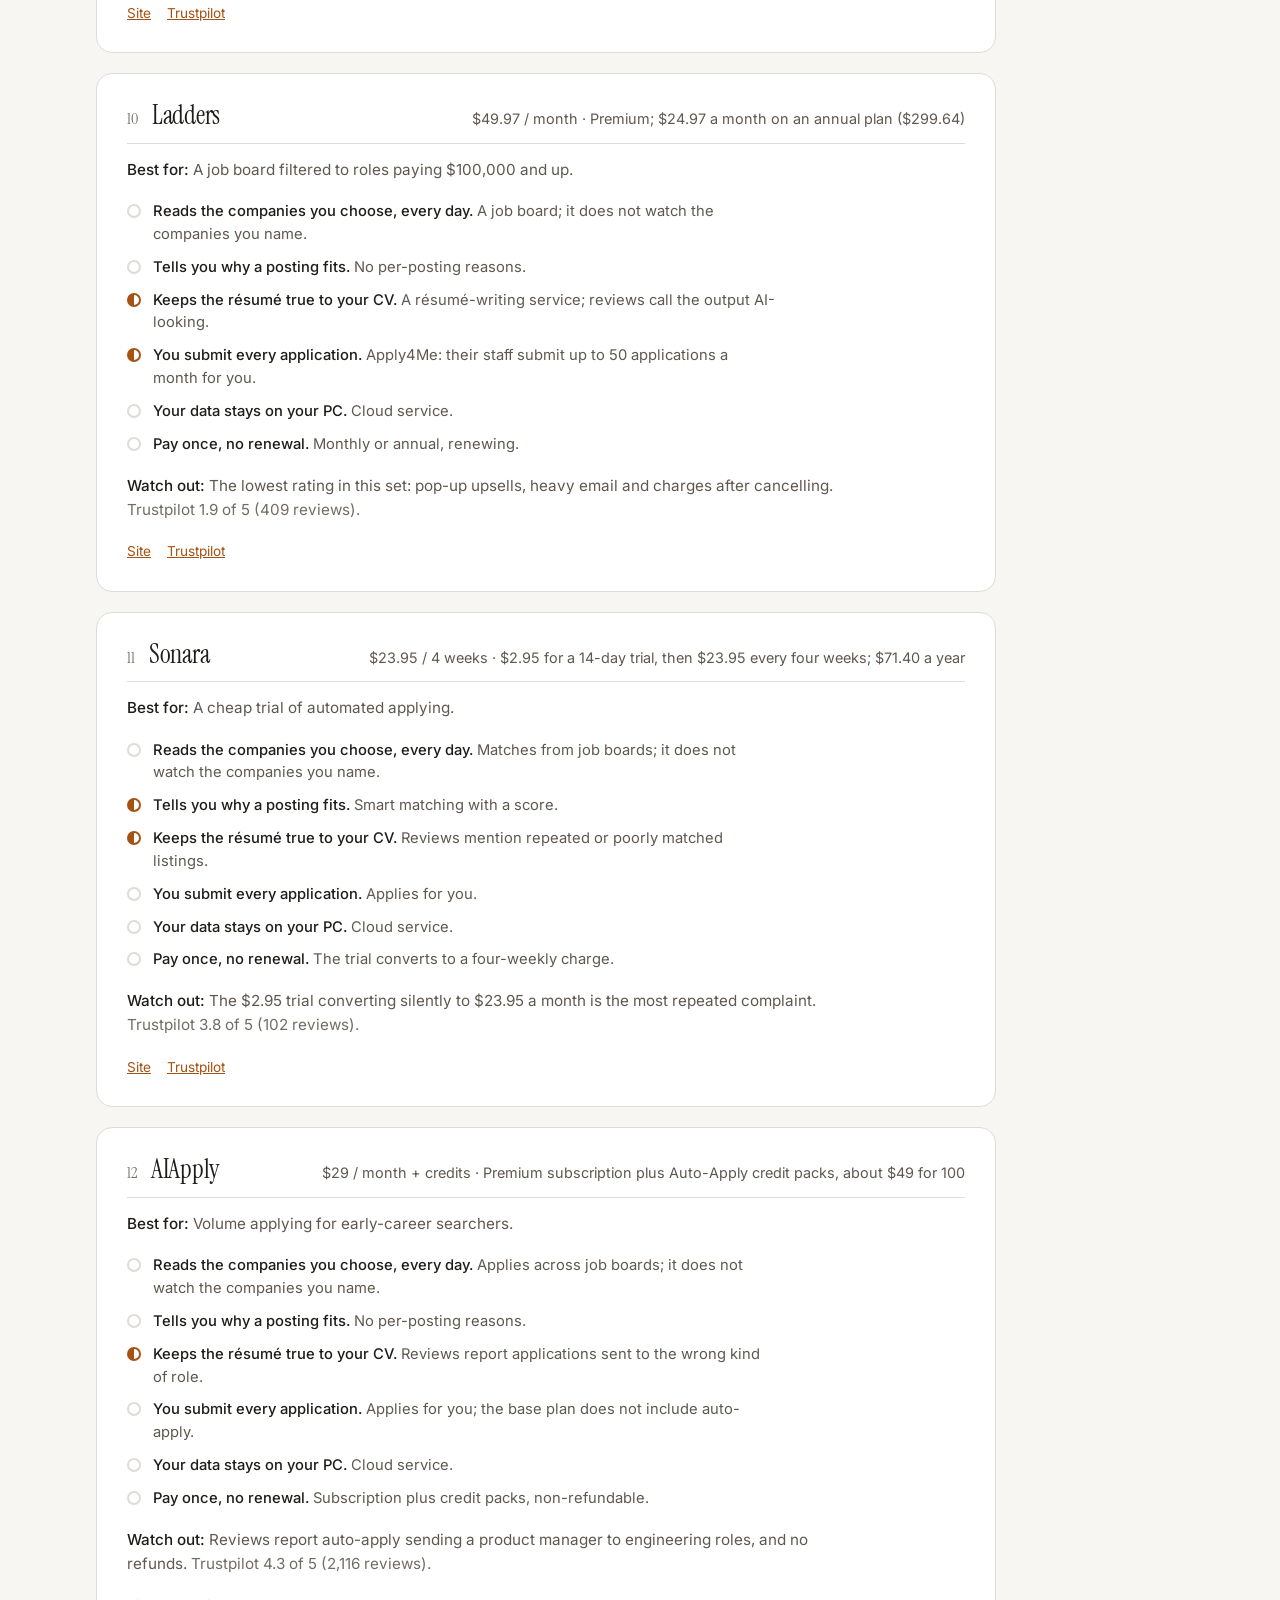
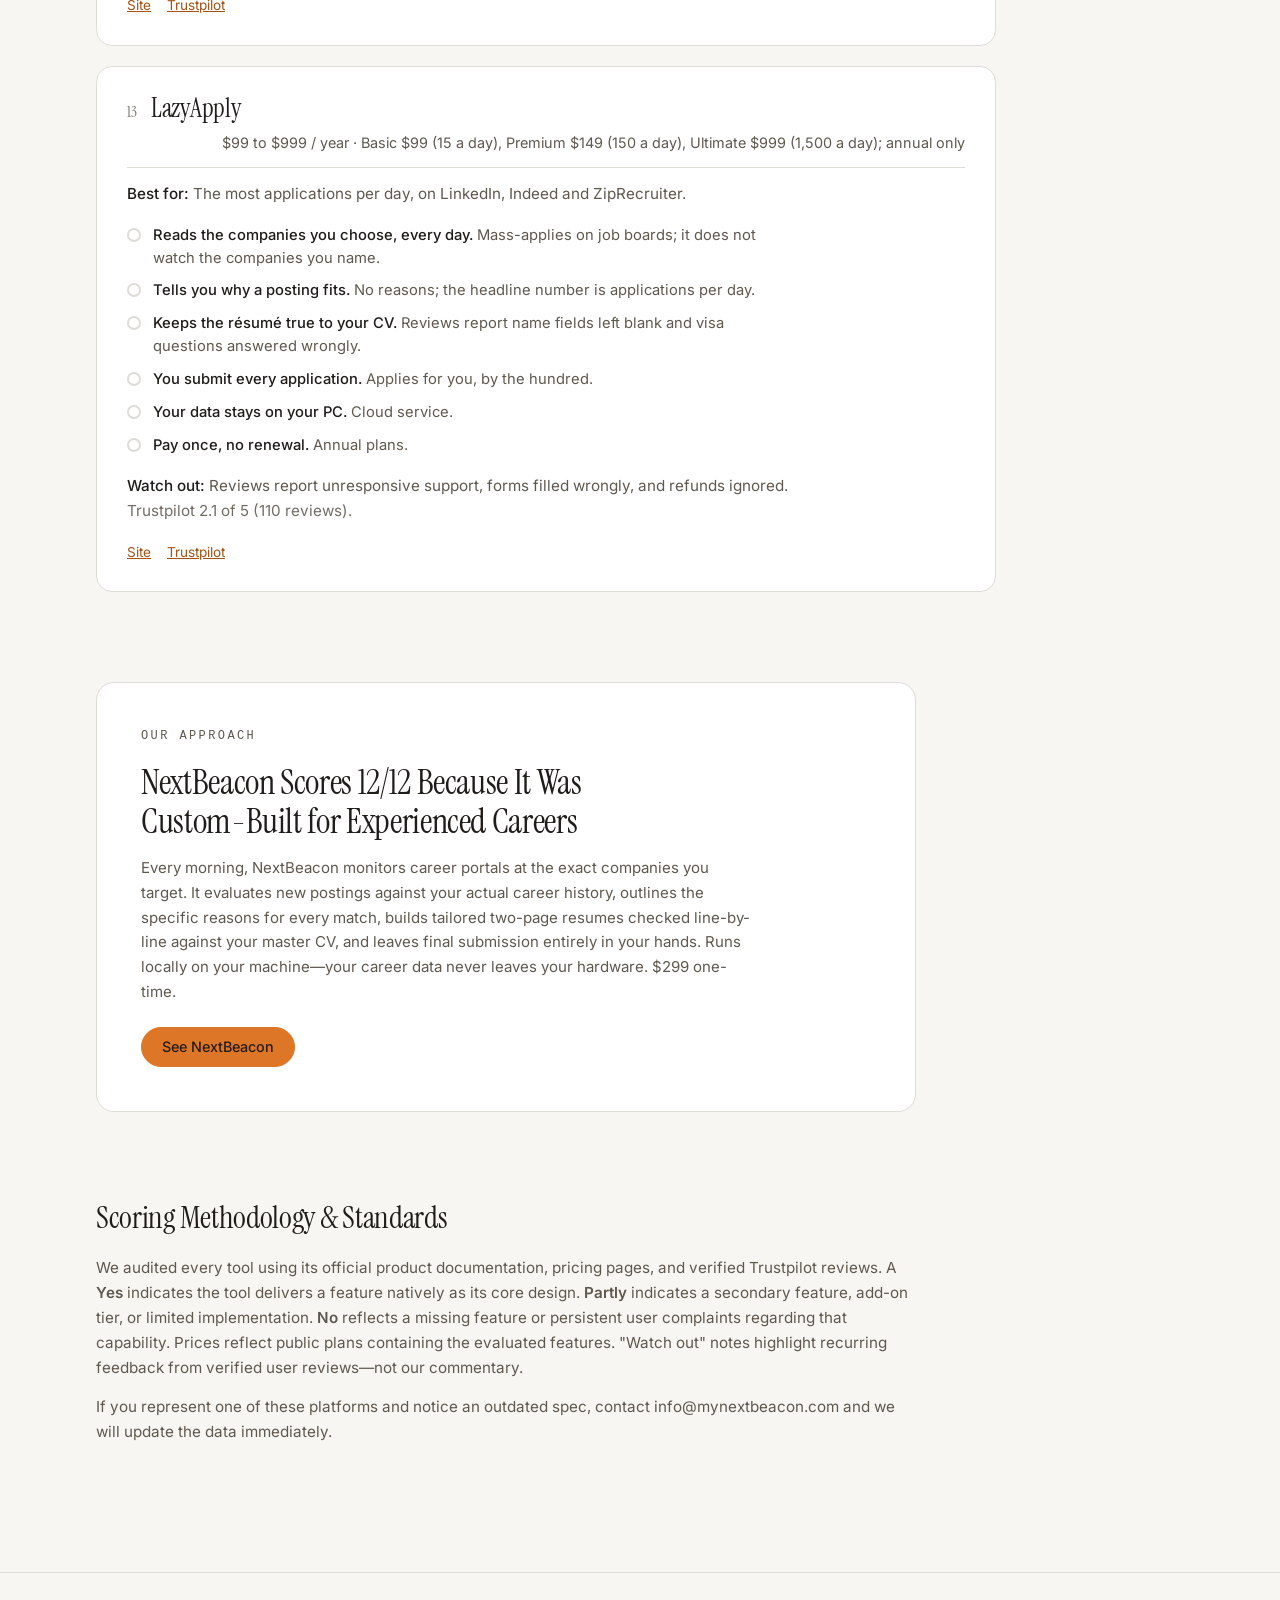
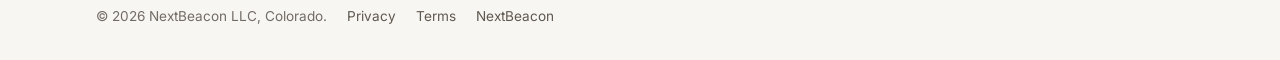
==== commit 14ace5eb: "Site small points from the audit: one score scale, the real requirements, where the key arrives, twe" ====
--- a/compare/index.html
+++ b/compare/index.html
@@ -18,10 +18,10 @@
 <link rel="stylesheet" href="../fonts/fonts.css">
 <link rel="stylesheet" href="../page.css">
 <style>
-/* The comparison page (Rob, 2026-10-31: "a stood up site with real comparisons with NextBeacon on top").
+/* The comparison page (2026-10-31: "a stood up site with real comparisons with NextBeacon on top").
    Built the honest way: real tools, real prices with their sources, a plain line saying who publishes it,
-   and the criteria stated plainly (Rob, 2026-10-31: no tick boxes, keep it simple). Looks like the support pages. */
-/* The header scrolls with the page here (Rob, 2026-10-31: no frozen NextBeacon bar). */
+   and the criteria stated plainly (2026-10-31: no tick boxes, keep it simple). Looks like the support pages. */
+/* The header scrolls with the page here (2026-10-31: no frozen NextBeacon bar). */
 .top{position:static;backdrop-filter:none;-webkit-backdrop-filter:none}
 .serif{font-family:var(--serif)}
 .page{padding-block:clamp(48px,7vw,96px) clamp(80px,10vw,140px)}
@@ -149,7 +149,7 @@
   // page on 30 October 2026, with the link on the card.
   const T = 'https://www.trustpilot.com/review/';
   const TOOLS = [
-    { name: 'NextBeacon', site: 'https://mynextbeacon.com/?ref=compare', price: '$299 once', priceNote: '', marks: { companies: 2, reasons: 2, true: 2, submit: 2, private: 2, once: 2 }, best: 'Experienced professionals who want the right postings and a résumé they can stand behind.', why: ['Reads the careers pages of the companies you choose every morning (Workday, Greenhouse, Ashby, Lever, iCIMS and the big companies’ own boards).', 'Scores each posting 0 to 5 against your background with the reasons written out.', 'Checks every number, employer, title, degree and certification on the résumé against your own CV and removes what is not there.', 'Never applies for you; you read and submit each application.', 'Runs on your PC; résumé, profile and scores stay there.', '$299 once. No renewal.'], watch: 'New, so there is no review page to link yet; the site and the privacy page say exactly what it does and what leaves your PC (nothing but counts).', rating: '', links: [['The site', 'https://mynextbeacon.com/?ref=compare'], ['Privacy page', 'https://mynextbeacon.com/privacy.html']] },
+    { name: 'NextBeacon', site: 'https://mynextbeacon.com/?ref=compare', price: '$299 once', priceNote: '', marks: { companies: 2, reasons: 2, true: 2, submit: 2, private: 2, once: 2 }, best: 'Experienced professionals who want the right postings and a résumé they can stand behind.', why: ['Reads the careers pages of the companies you choose every morning (Workday, Greenhouse, Ashby, Lever, iCIMS and the big companies’ own boards).', 'Scores each posting 1 to 5 against your background with the reasons written out.', 'Checks every number, employer, title, degree and certification on the résumé against your own CV and removes what is not there.', 'Never applies for you; you read and submit each application.', 'Runs on your PC; résumé, profile and scores stay there.', '$299 once. No renewal.'], watch: 'New, so there is no review page to link yet; the site and the privacy page say exactly what it does and what leaves your PC (nothing but counts).', rating: '', links: [['The site', 'https://mynextbeacon.com/?ref=compare'], ['Privacy page', 'https://mynextbeacon.com/privacy.html']] },
     { name: 'Teal', site: 'https://www.tealhq.com/', price: '$29 / month', priceNote: 'Teal+; also $13 a week or $79 a quarter; a free tier', marks: { companies: 0, reasons: 1, true: 1, submit: 2, private: 0, once: 0 }, best: 'A free tracker and résumé builder with a large library of free advice.', why: ['Searches job boards and tracks applications; it does not watch the company boards you name each day.', 'Gives a keyword match score per posting; the reasons are the keywords.', 'An AI writer for résumés and cover letters; no fact check against your CV is described.', 'No auto-apply; you apply yourself.', 'Cloud service.', 'Weekly, monthly or quarterly plans that renew.'], watch: 'Reviews mention daily marketing emails whose unsubscribe fails and stale "ghost" listings.', rating: '4.2 of 5 (118 reviews)', links: [['Site', 'https://www.tealhq.com/'], ['Trustpilot', T + 'tealhq.com']] },
     { name: 'Jobscan', site: 'https://www.jobscan.co/', price: '$49.95 / month', priceNote: 'Premium; $89.95 a quarter; free tier of five scans a month', marks: { companies: 0, reasons: 1, true: 1, submit: 2, private: 0, once: 0 }, best: 'Checking a finished résumé against one posting’s applicant-tracking filter.', why: ['Scans a posting you paste; it does not find postings.', 'Reports a match rate against the posting’s keywords and the applicant-tracking system it detects.', 'Suggests keywords to add; no check that a claim is true to your CV.', 'You apply yourself.', 'Cloud service.', 'Monthly or quarterly, renewing.'], watch: 'Reviews report multi-month charges after choosing a one-month plan and no way to cancel inside the account.', rating: '4.3 of 5 (346 reviews)', links: [['Site', 'https://www.jobscan.co/'], ['Trustpilot', T + 'www.jobscan.co']] },
     { name: 'Enhancv', site: 'https://enhancv.com/', price: '$39 / month', priceNote: 'Pro; $69 a quarter or $99 for six months; a 7-day free plan', marks: { companies: 0, reasons: 1, true: 1, submit: 2, private: 0, once: 0 }, best: 'A polished résumé builder with an applicant-tracking check and one-click tailoring to a posting.', why: ['A résumé builder; it does not find postings or watch company boards.', 'An applicant-tracking check scores your résumé against a posting you paste.', 'An AI writer and one-click tailoring; no fact check against your CV is described.', 'You apply yourself.', 'Cloud service.', 'Monthly, quarterly or six-monthly plans, renewing.'], watch: 'Recent reviews report charges two days after cancelling and AI suggestions that keep nagging.', rating: '4.2 of 5 (56,264 reviews)', links: [['Site', 'https://enhancv.com/'], ['Trustpilot', T + 'enhancv.com']] },
--- a/fonts/fonts.css
+++ b/fonts/fonts.css
@@ -1,5 +1,5 @@
 /* NextBeacon: Inter and Instrument Serif, served from this site (no request to any other host).
-   Both are open fonts under the SIL Open Font License 1.1; see OFL.txt in this folder. */
+   Both are open fonts under the SIL Open Font License 1.1; see OFL-Inter.txt and OFL-InstrumentSerif.txt in this folder. */
 @font-face{font-family:'Instrument Serif';font-style:italic;font-weight:400;font-display:swap;src:url(instrument-serif-italic-latin-ext.woff2) format('woff2');unicode-range:U+0100-02BA, U+02BD-02C5, U+02C7-02CC, U+02CE-02D7, U+02DD-02FF, U+0304, U+0308, U+0329, U+1D00-1DBF, U+1E00-1E9F, U+1EF2-1EFF, U+2020, U+20A0-20AB, U+20AD-20C4, U+2113, U+2C60-2C7F, U+A720-A7FF}
 @font-face{font-family:'Instrument Serif';font-style:italic;font-weight:400;font-display:swap;src:url(instrument-serif-italic-latin.woff2) format('woff2');unicode-range:U+0000-00FF, U+0131, U+0152-0153, U+02BB-02BC, U+02C6, U+02DA, U+02DC, U+0304, U+0308, U+0329, U+2000-206F, U+20AC, U+2122, U+2191, U+2193, U+2212, U+2215, U+FEFF, U+FFFD}
 @font-face{font-family:'Instrument Serif';font-style:normal;font-weight:400;font-display:swap;src:url(instrument-serif-latin-ext.woff2) format('woff2');unicode-range:U+0100-02BA, U+02BD-02C5, U+02C7-02CC, U+02CE-02D7, U+02DD-02FF, U+0304, U+0308, U+0329, U+1D00-1DBF, U+1E00-1E9F, U+1EF2-1EFF, U+2020, U+20A0-20AB, U+20AD-20C4, U+2113, U+2C60-2C7F, U+A720-A7FF}
--- a/page.css
+++ b/page.css
@@ -69,3 +69,9 @@
 footer span{color:var(--faint)}
 footer a.social{display:inline-flex;align-items:center;line-height:0}
 footer a.social svg{display:block}
+/* phones: every footer link is a 44 x 44 px tap target; the drawn size and spacing stay the same */
+@media (max-width:599px){
+  footer .wrap{row-gap:0}
+  footer a{display:inline-flex;align-items:center;justify-content:center;min-height:44px;min-width:44px;padding-inline:9px;margin-inline:-9px}
+  footer a.social{padding-inline:13px}
+}
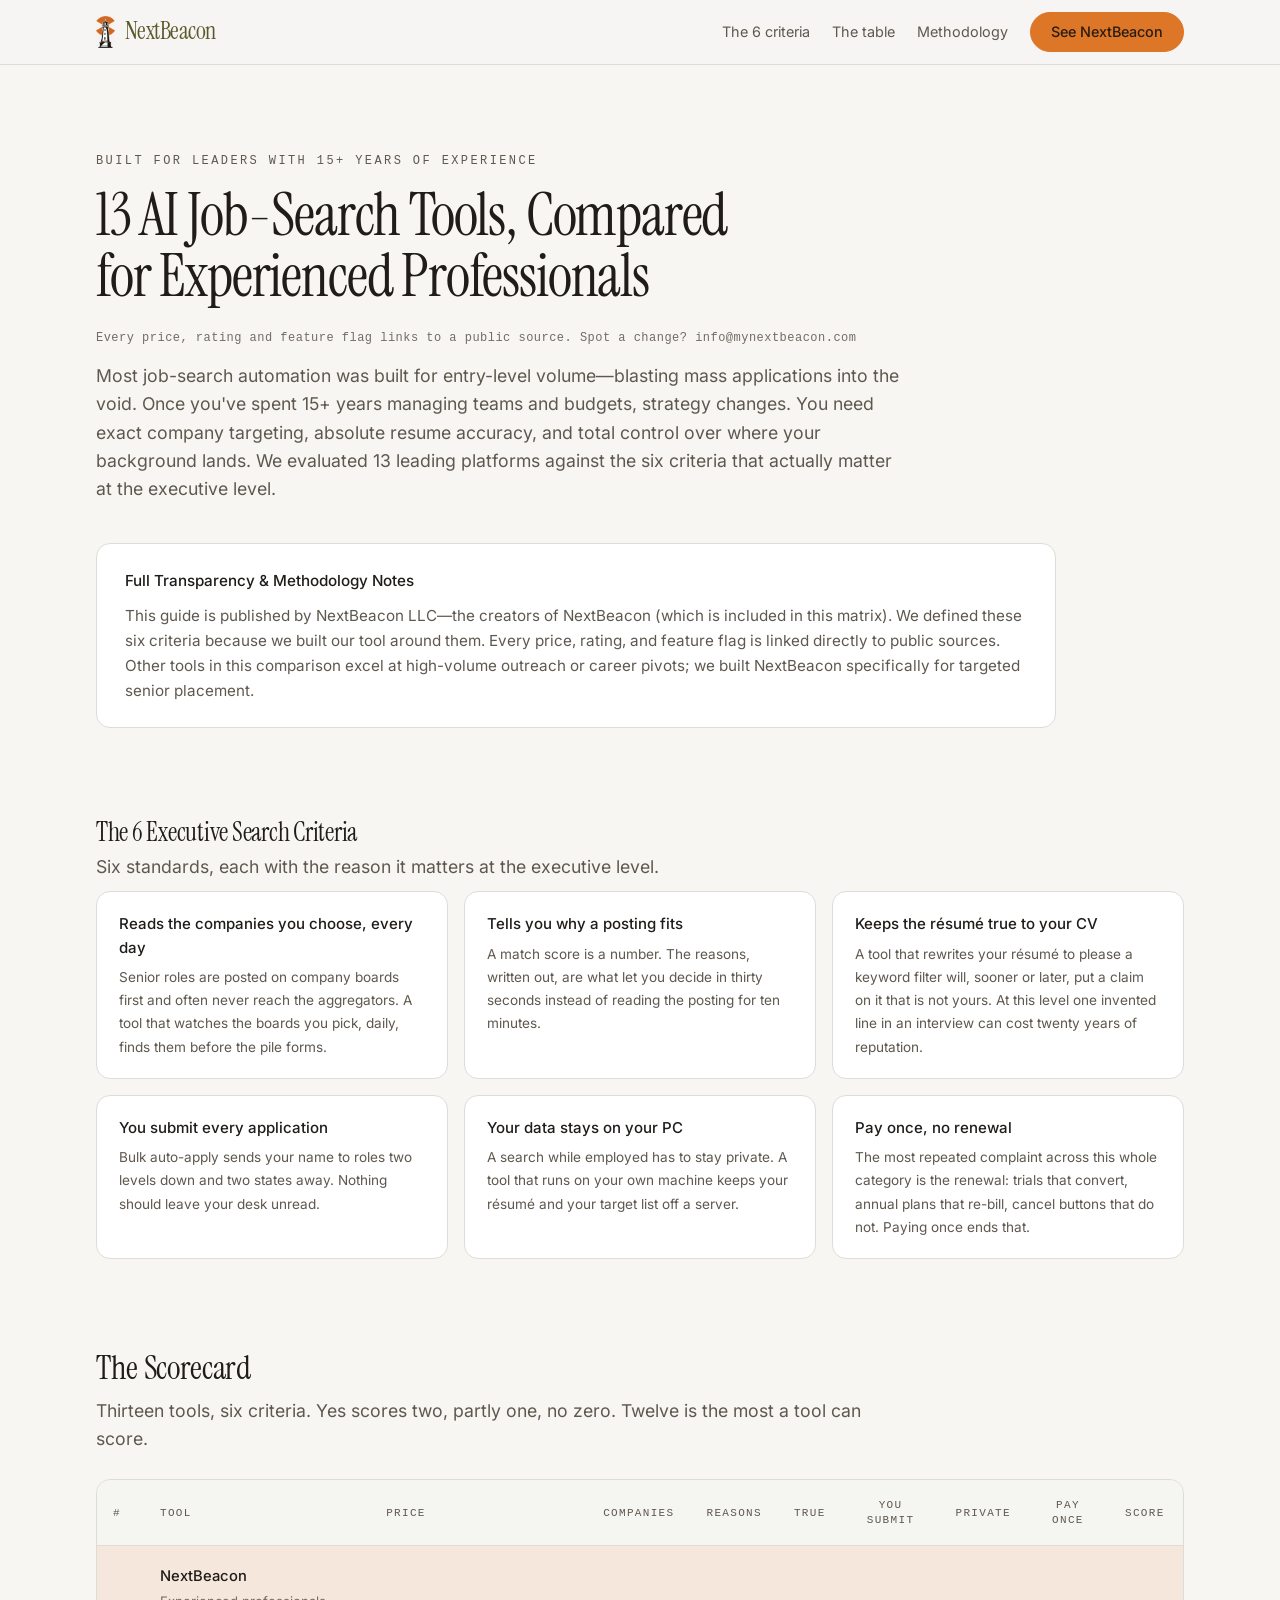
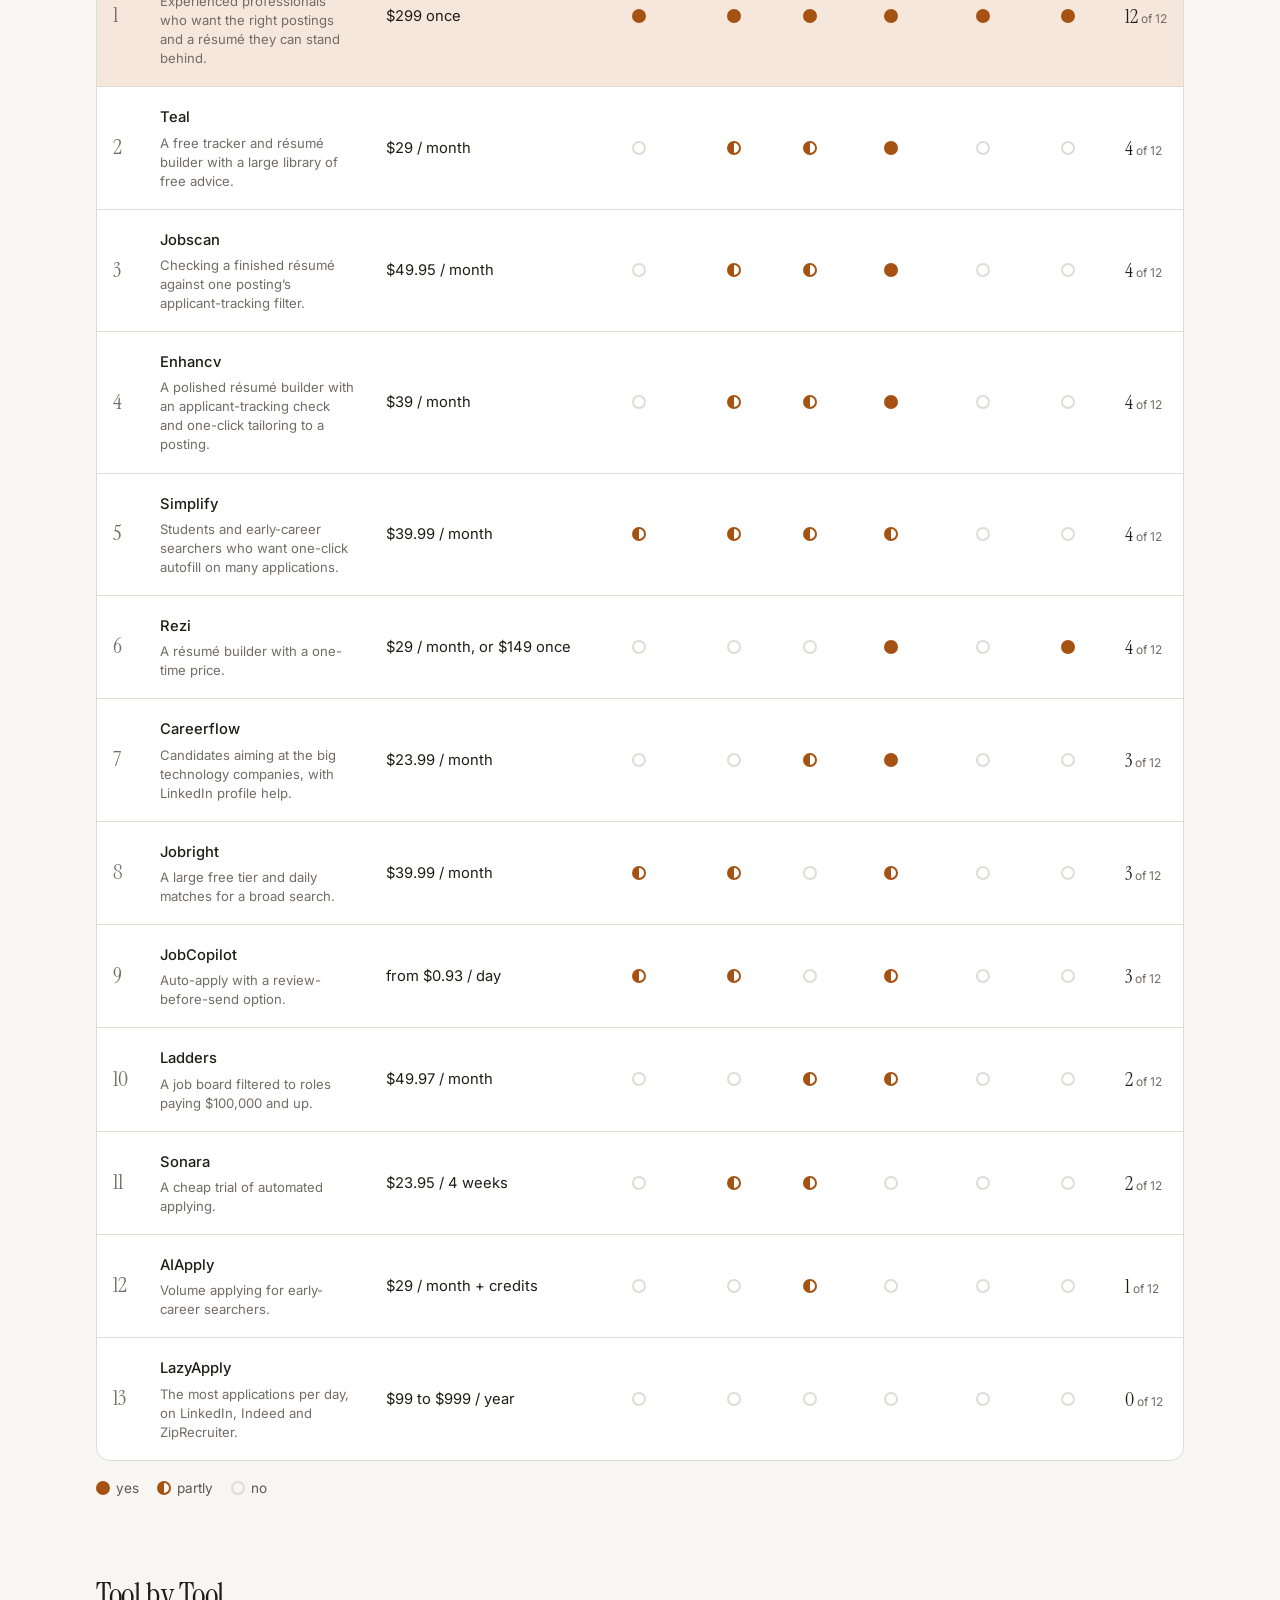
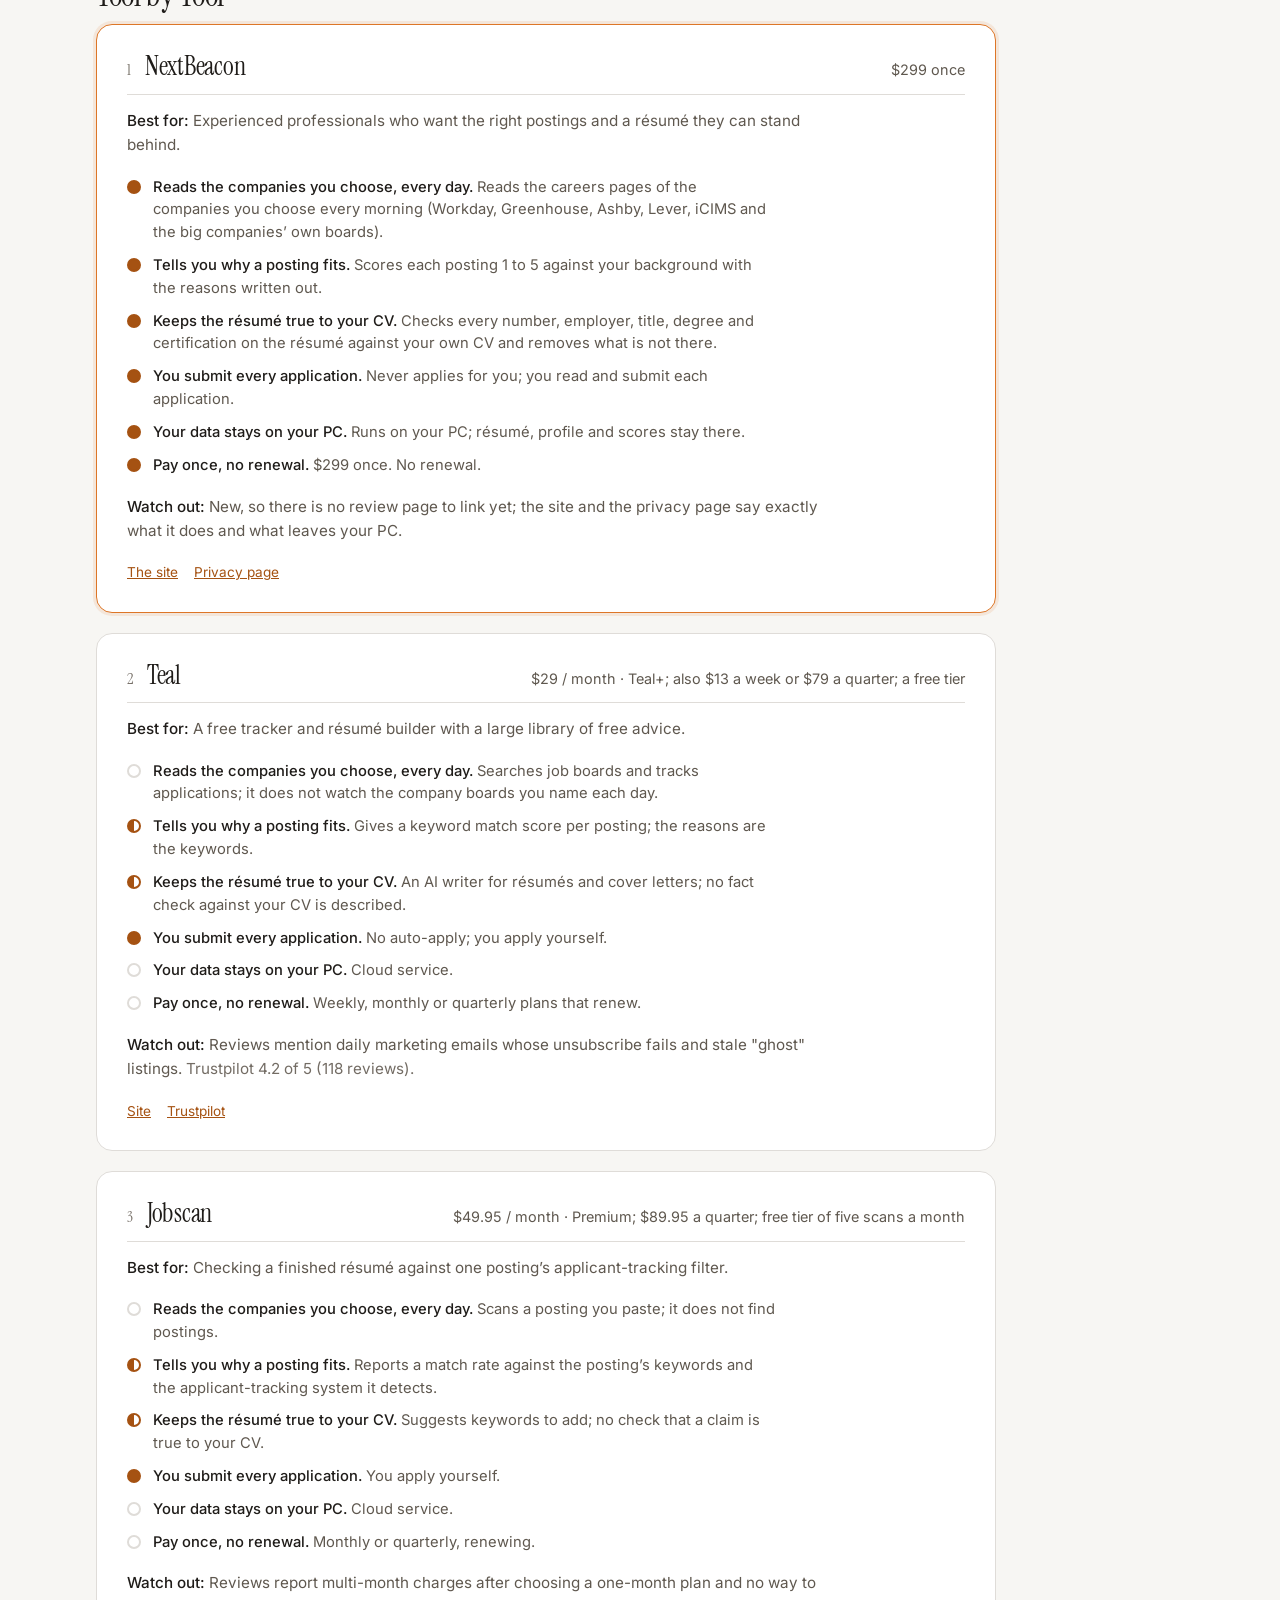
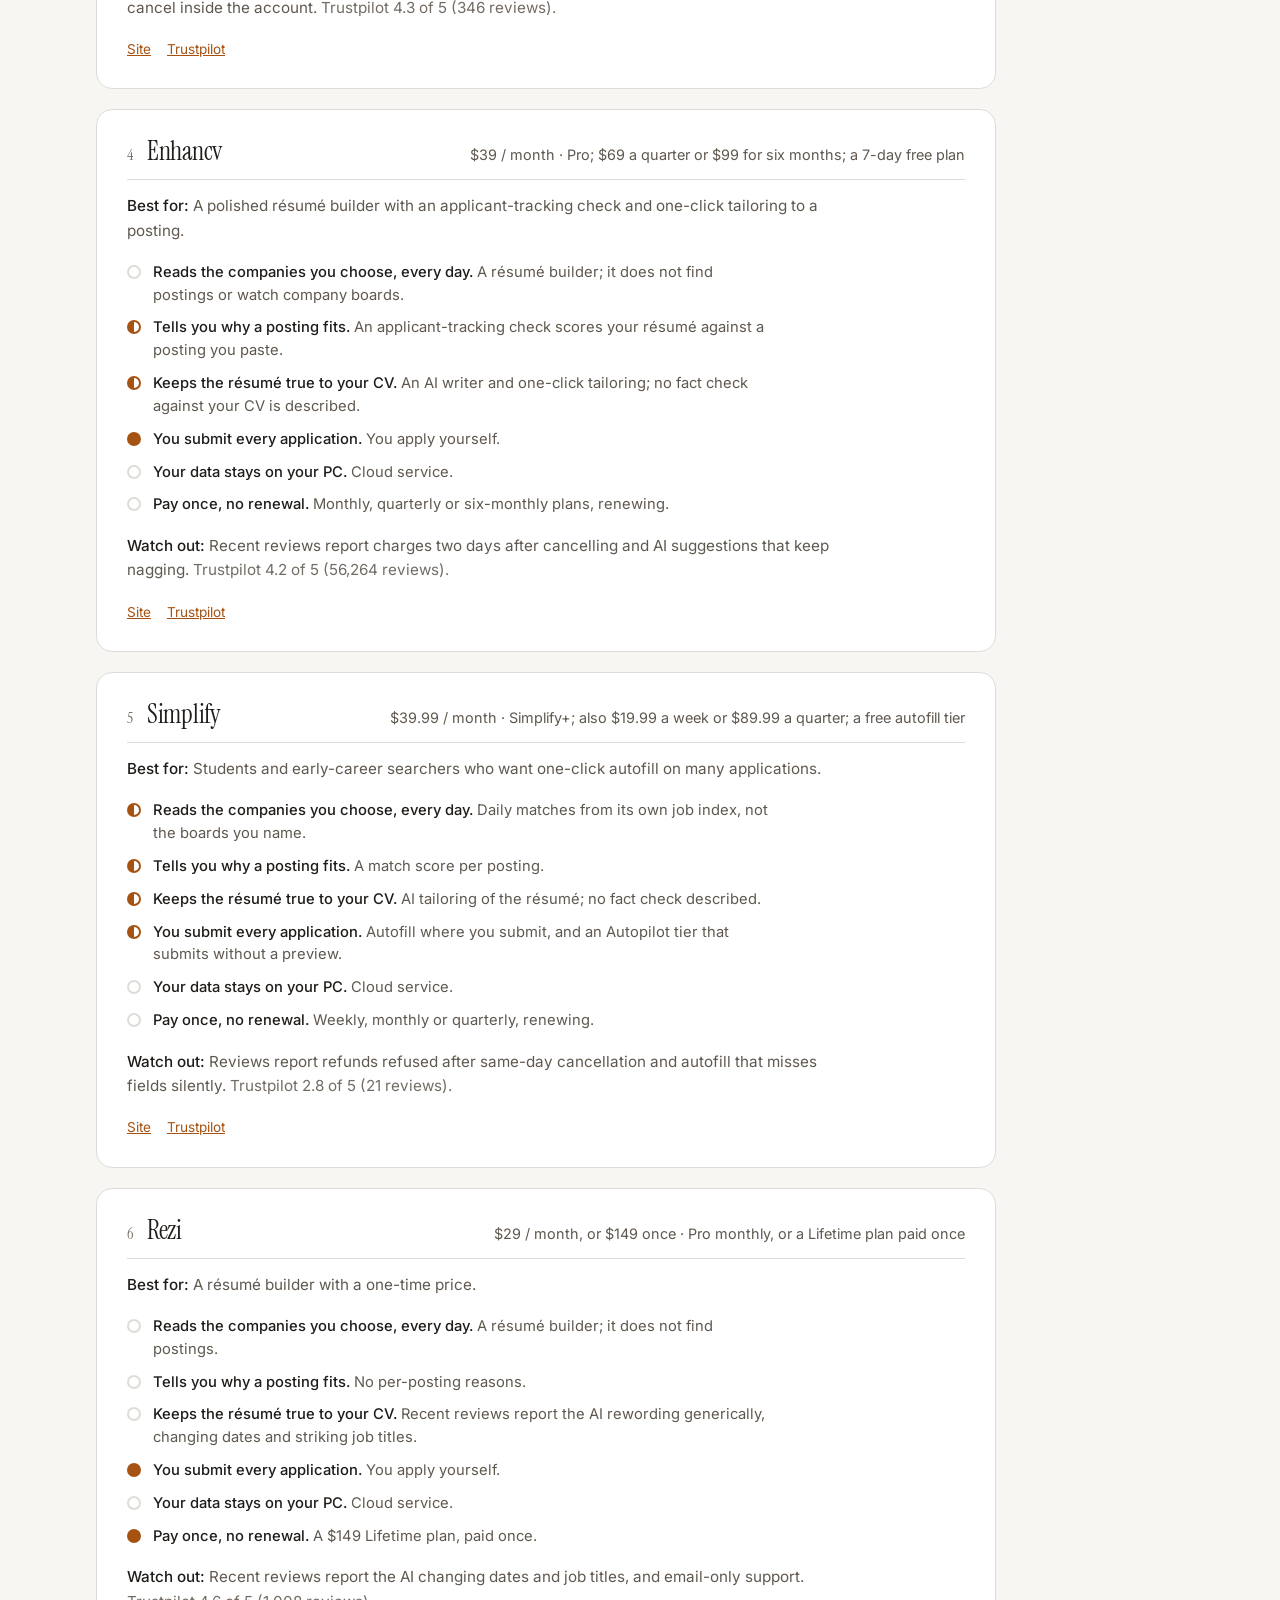
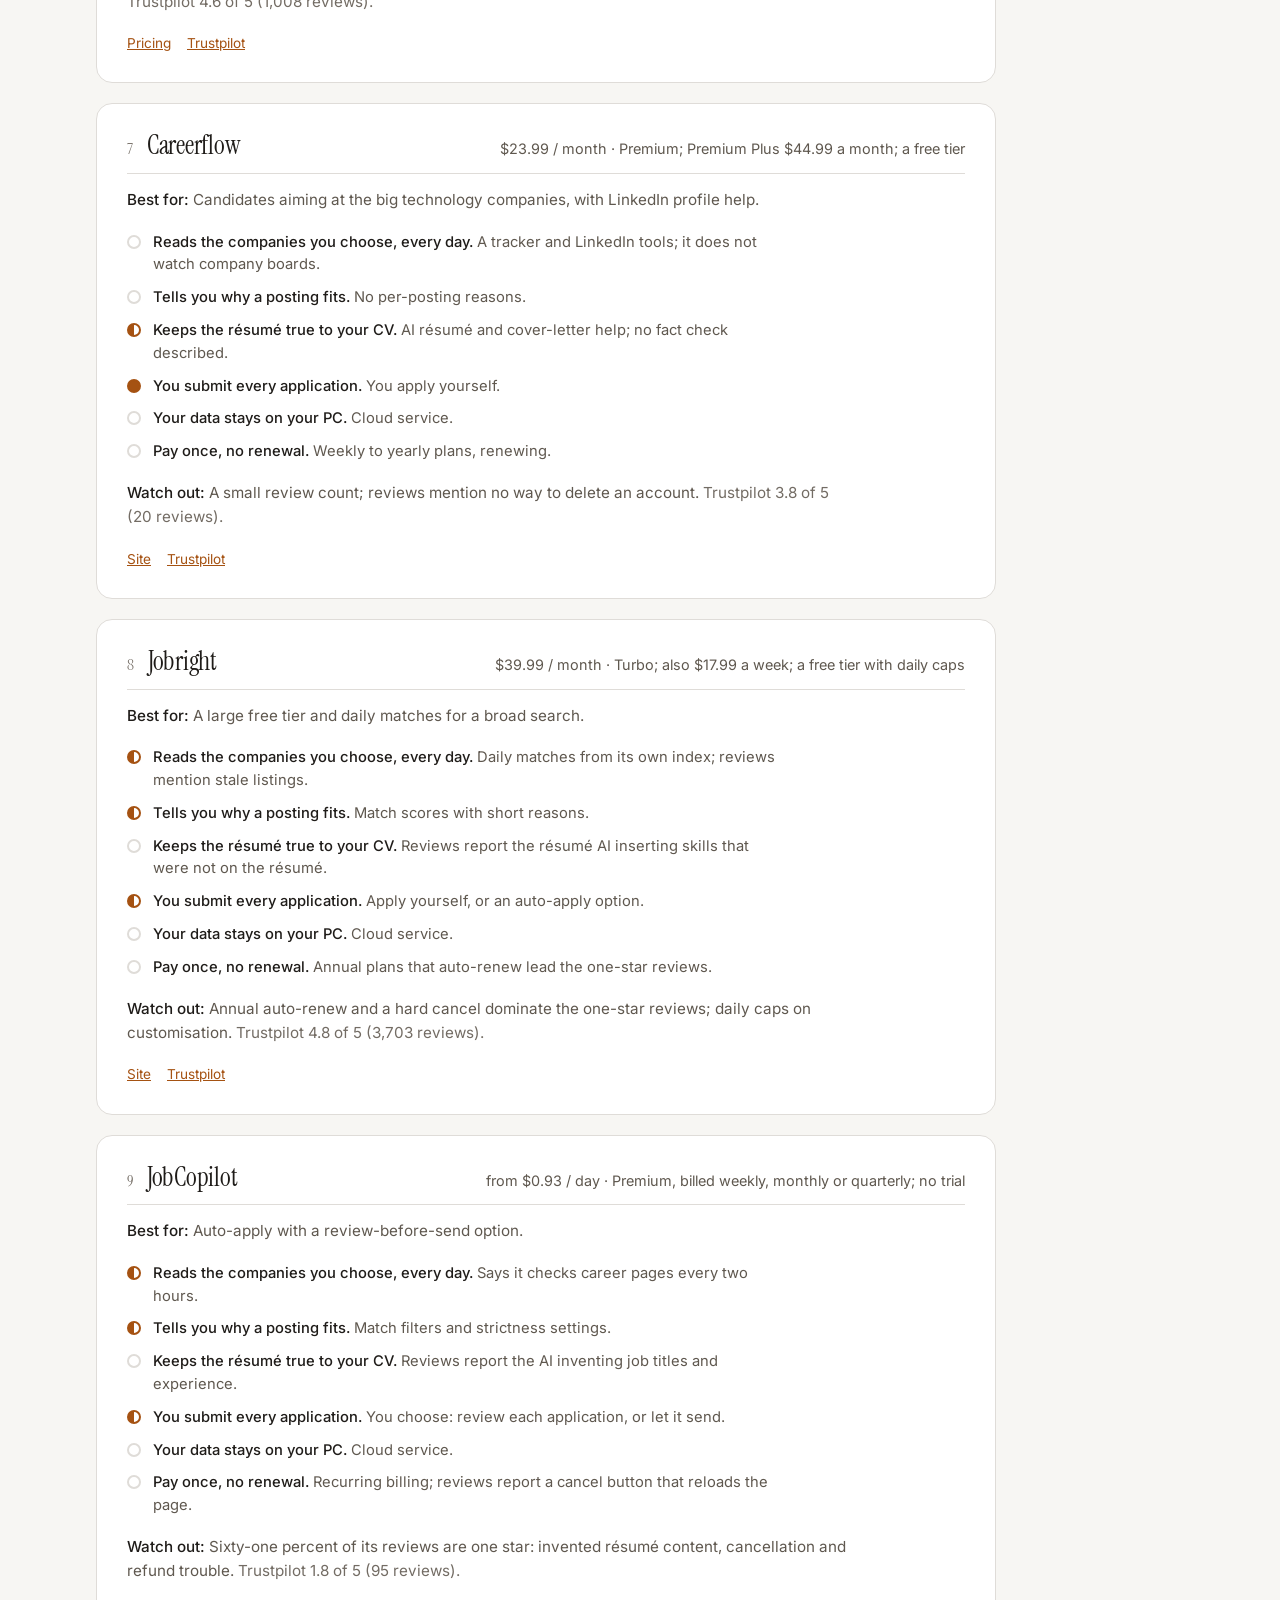
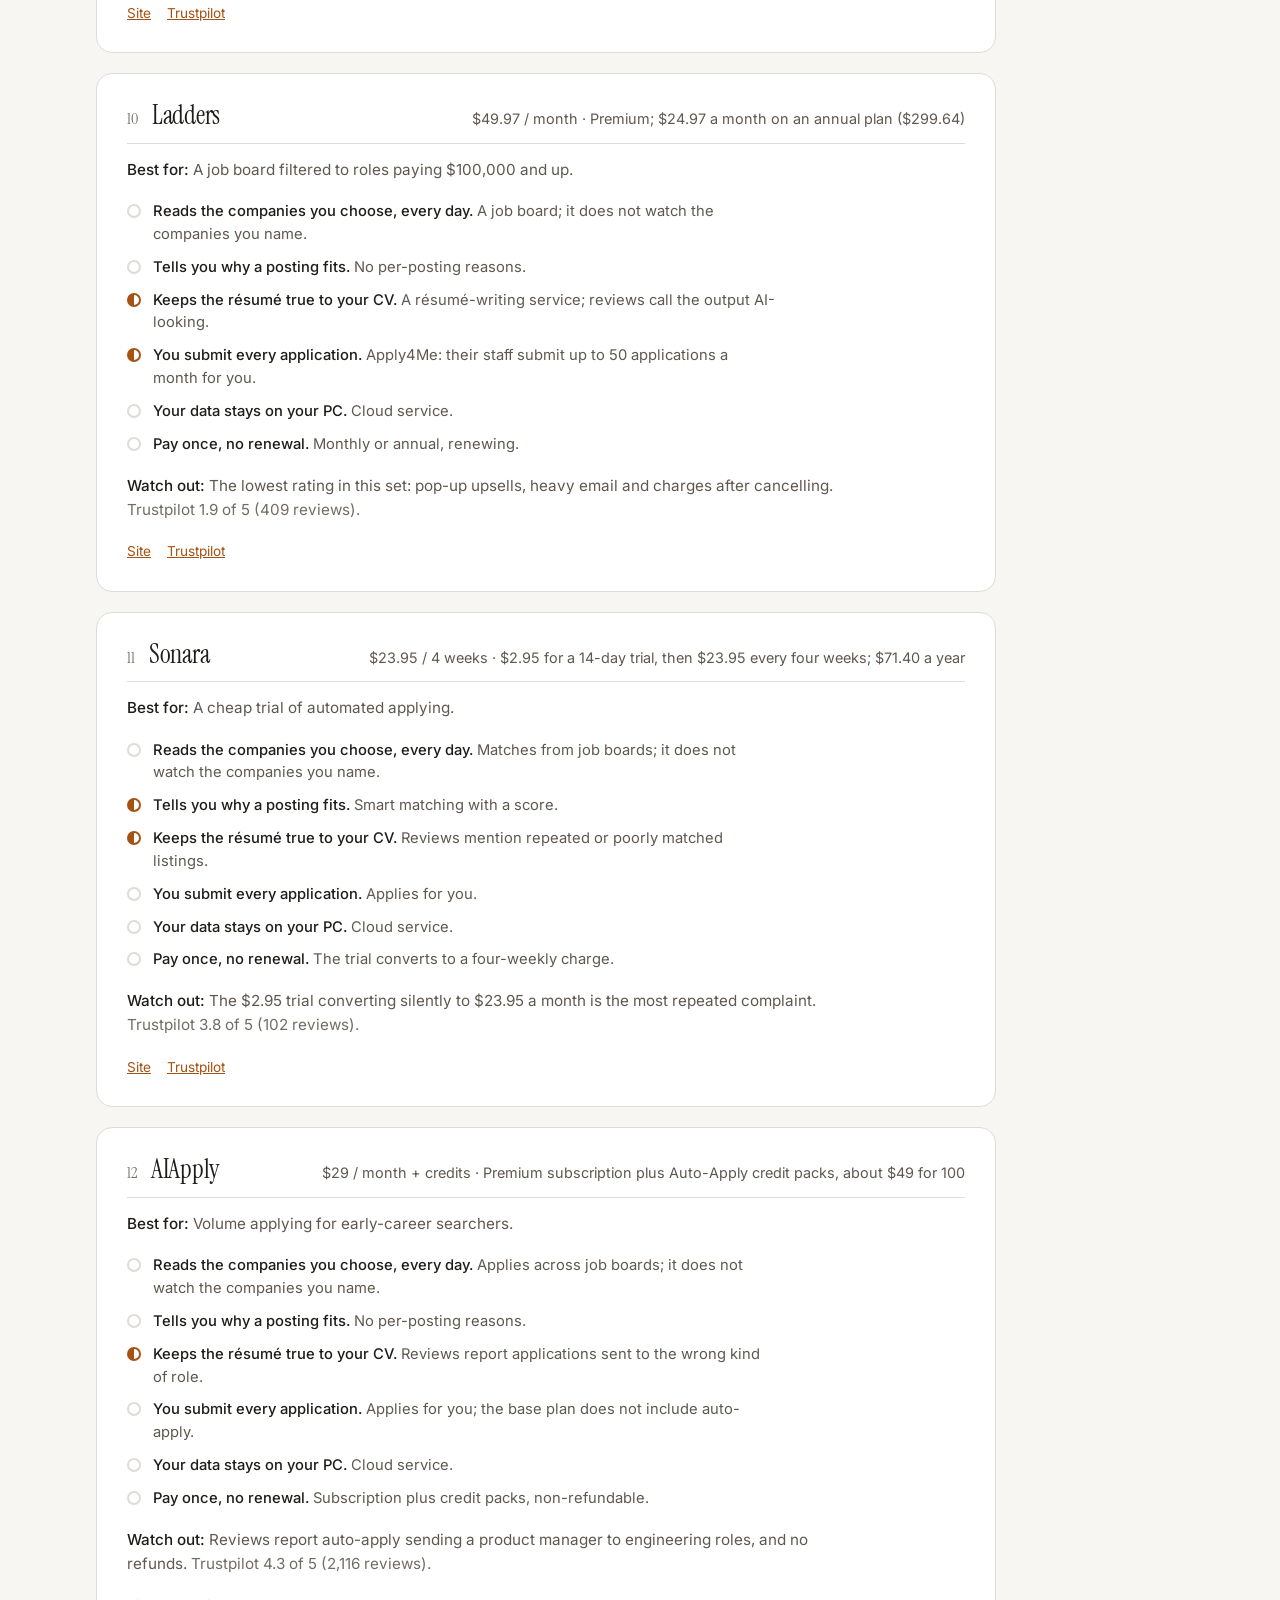
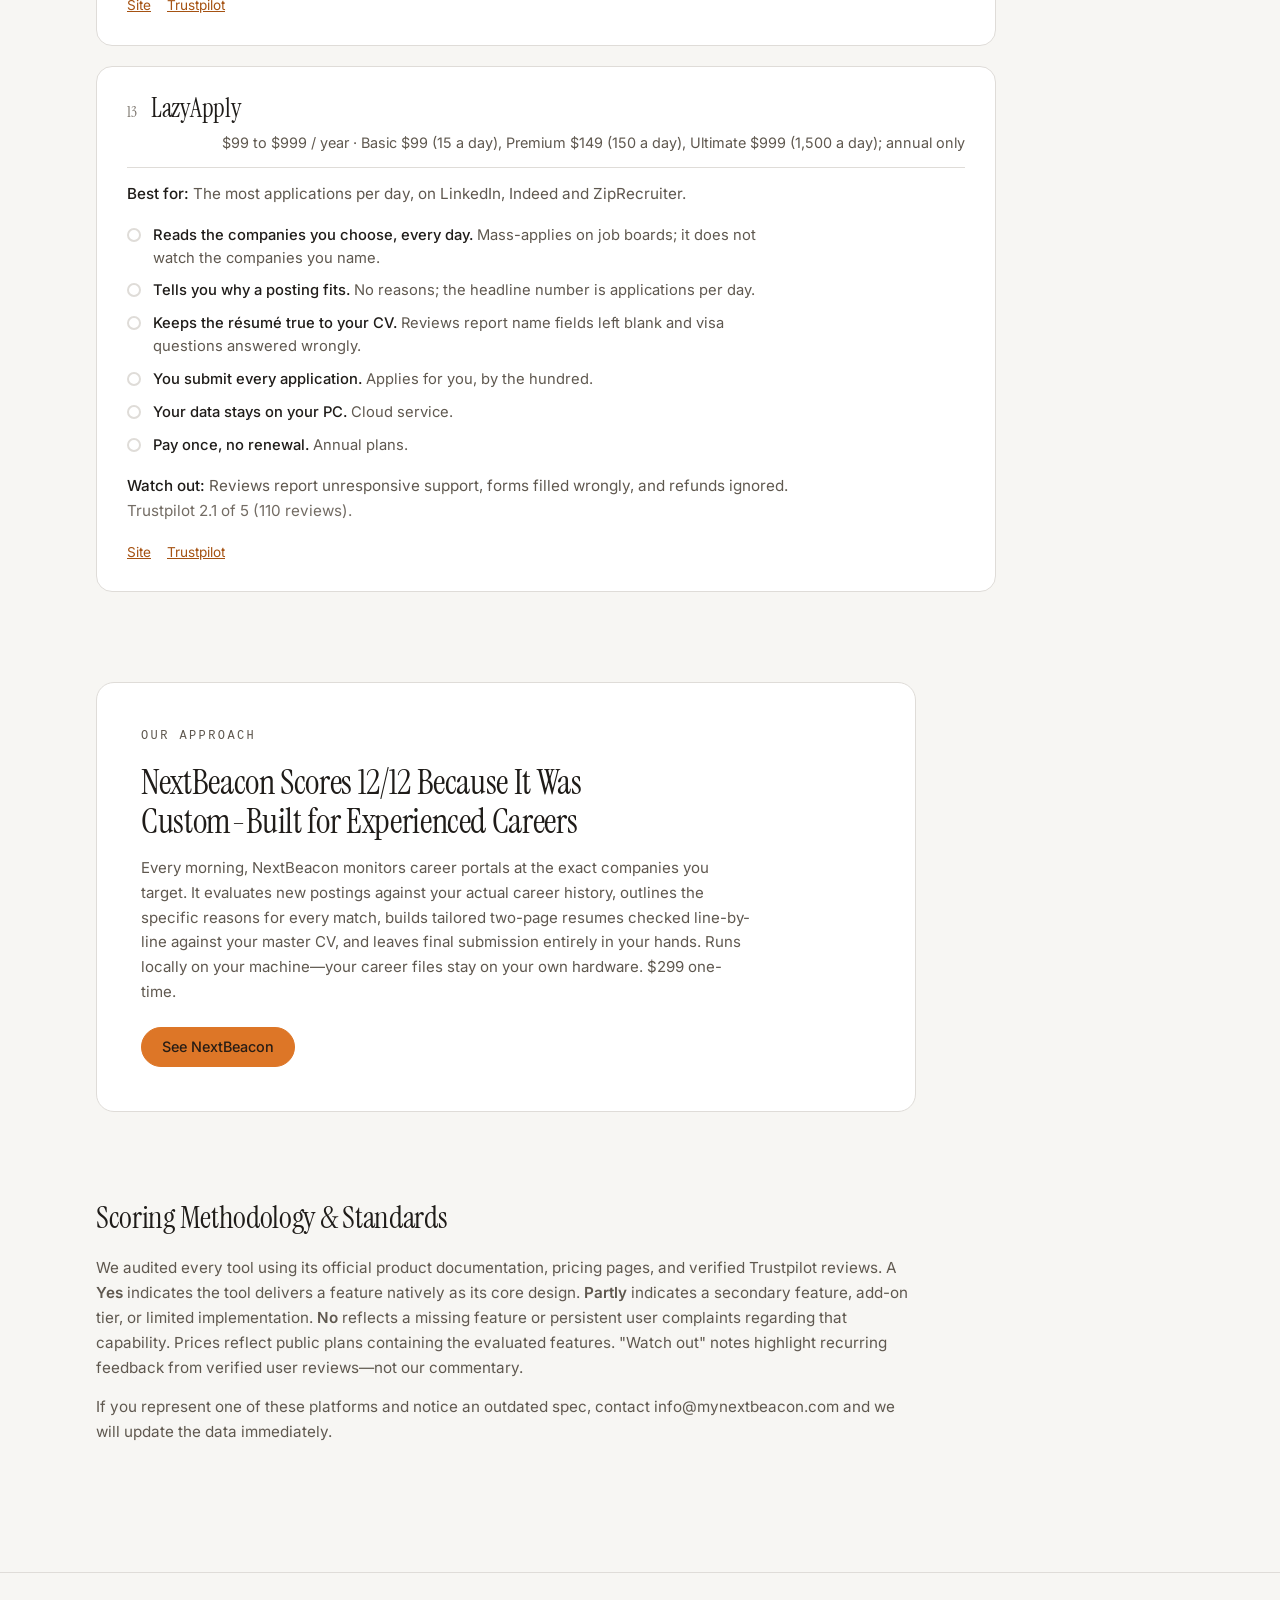
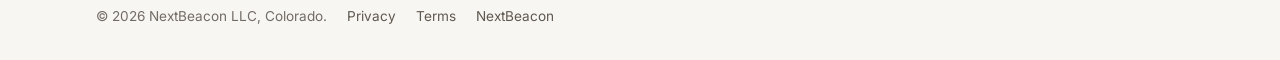
==== commit 33fbacbe: "Home page: competitor prices as figured from the compare page; the remaining never-leaves lines brou" ====
--- a/compare/index.html
+++ b/compare/index.html
@@ -122,7 +122,7 @@
   <div class="cta">
     <p class="eyebrow">Our Approach</p>
     <h2>NextBeacon Scores 12/12 Because It Was Custom-Built for Experienced Careers</h2>
-    <p>Every morning, NextBeacon monitors career portals at the exact companies you target. It evaluates new postings against your actual career history, outlines the specific reasons for every match, builds tailored two-page resumes checked line-by-line against your master CV, and leaves final submission entirely in your hands. Runs locally on your machine&mdash;your career data never leaves your hardware. $299 one-time.</p>
+    <p>Every morning, NextBeacon monitors career portals at the exact companies you target. It evaluates new postings against your actual career history, outlines the specific reasons for every match, builds tailored two-page resumes checked line-by-line against your master CV, and leaves final submission entirely in your hands. Runs locally on your machine&mdash;your career files stay on your own hardware. $299 one-time.</p>
     <a class="btn primary" href="https://mynextbeacon.com/?ref=compare">See NextBeacon</a>
   </div>
 
@@ -149,7 +149,7 @@
   // page on 30 October 2026, with the link on the card.
   const T = 'https://www.trustpilot.com/review/';
   const TOOLS = [
-    { name: 'NextBeacon', site: 'https://mynextbeacon.com/?ref=compare', price: '$299 once', priceNote: '', marks: { companies: 2, reasons: 2, true: 2, submit: 2, private: 2, once: 2 }, best: 'Experienced professionals who want the right postings and a résumé they can stand behind.', why: ['Reads the careers pages of the companies you choose every morning (Workday, Greenhouse, Ashby, Lever, iCIMS and the big companies’ own boards).', 'Scores each posting 1 to 5 against your background with the reasons written out.', 'Checks every number, employer, title, degree and certification on the résumé against your own CV and removes what is not there.', 'Never applies for you; you read and submit each application.', 'Runs on your PC; résumé, profile and scores stay there.', '$299 once. No renewal.'], watch: 'New, so there is no review page to link yet; the site and the privacy page say exactly what it does and what leaves your PC (nothing but counts).', rating: '', links: [['The site', 'https://mynextbeacon.com/?ref=compare'], ['Privacy page', 'https://mynextbeacon.com/privacy.html']] },
+    { name: 'NextBeacon', site: 'https://mynextbeacon.com/?ref=compare', price: '$299 once', priceNote: '', marks: { companies: 2, reasons: 2, true: 2, submit: 2, private: 2, once: 2 }, best: 'Experienced professionals who want the right postings and a résumé they can stand behind.', why: ['Reads the careers pages of the companies you choose every morning (Workday, Greenhouse, Ashby, Lever, iCIMS and the big companies’ own boards).', 'Scores each posting 1 to 5 against your background with the reasons written out.', 'Checks every number, employer, title, degree and certification on the résumé against your own CV and removes what is not there.', 'Never applies for you; you read and submit each application.', 'Runs on your PC; résumé, profile and scores stay there.', '$299 once. No renewal.'], watch: 'New, so there is no review page to link yet; the site and the privacy page say exactly what it does and what leaves your PC.', rating: '', links: [['The site', 'https://mynextbeacon.com/?ref=compare'], ['Privacy page', 'https://mynextbeacon.com/privacy.html']] },
     { name: 'Teal', site: 'https://www.tealhq.com/', price: '$29 / month', priceNote: 'Teal+; also $13 a week or $79 a quarter; a free tier', marks: { companies: 0, reasons: 1, true: 1, submit: 2, private: 0, once: 0 }, best: 'A free tracker and résumé builder with a large library of free advice.', why: ['Searches job boards and tracks applications; it does not watch the company boards you name each day.', 'Gives a keyword match score per posting; the reasons are the keywords.', 'An AI writer for résumés and cover letters; no fact check against your CV is described.', 'No auto-apply; you apply yourself.', 'Cloud service.', 'Weekly, monthly or quarterly plans that renew.'], watch: 'Reviews mention daily marketing emails whose unsubscribe fails and stale "ghost" listings.', rating: '4.2 of 5 (118 reviews)', links: [['Site', 'https://www.tealhq.com/'], ['Trustpilot', T + 'tealhq.com']] },
     { name: 'Jobscan', site: 'https://www.jobscan.co/', price: '$49.95 / month', priceNote: 'Premium; $89.95 a quarter; free tier of five scans a month', marks: { companies: 0, reasons: 1, true: 1, submit: 2, private: 0, once: 0 }, best: 'Checking a finished résumé against one posting’s applicant-tracking filter.', why: ['Scans a posting you paste; it does not find postings.', 'Reports a match rate against the posting’s keywords and the applicant-tracking system it detects.', 'Suggests keywords to add; no check that a claim is true to your CV.', 'You apply yourself.', 'Cloud service.', 'Monthly or quarterly, renewing.'], watch: 'Reviews report multi-month charges after choosing a one-month plan and no way to cancel inside the account.', rating: '4.3 of 5 (346 reviews)', links: [['Site', 'https://www.jobscan.co/'], ['Trustpilot', T + 'www.jobscan.co']] },
     { name: 'Enhancv', site: 'https://enhancv.com/', price: '$39 / month', priceNote: 'Pro; $69 a quarter or $99 for six months; a 7-day free plan', marks: { companies: 0, reasons: 1, true: 1, submit: 2, private: 0, once: 0 }, best: 'A polished résumé builder with an applicant-tracking check and one-click tailoring to a posting.', why: ['A résumé builder; it does not find postings or watch company boards.', 'An applicant-tracking check scores your résumé against a posting you paste.', 'An AI writer and one-click tailoring; no fact check against your CV is described.', 'You apply yourself.', 'Cloud service.', 'Monthly, quarterly or six-monthly plans, renewing.'], watch: 'Recent reviews report charges two days after cancelling and AI suggestions that keep nagging.', rating: '4.2 of 5 (56,264 reviews)', links: [['Site', 'https://enhancv.com/'], ['Trustpilot', T + 'enhancv.com']] },
